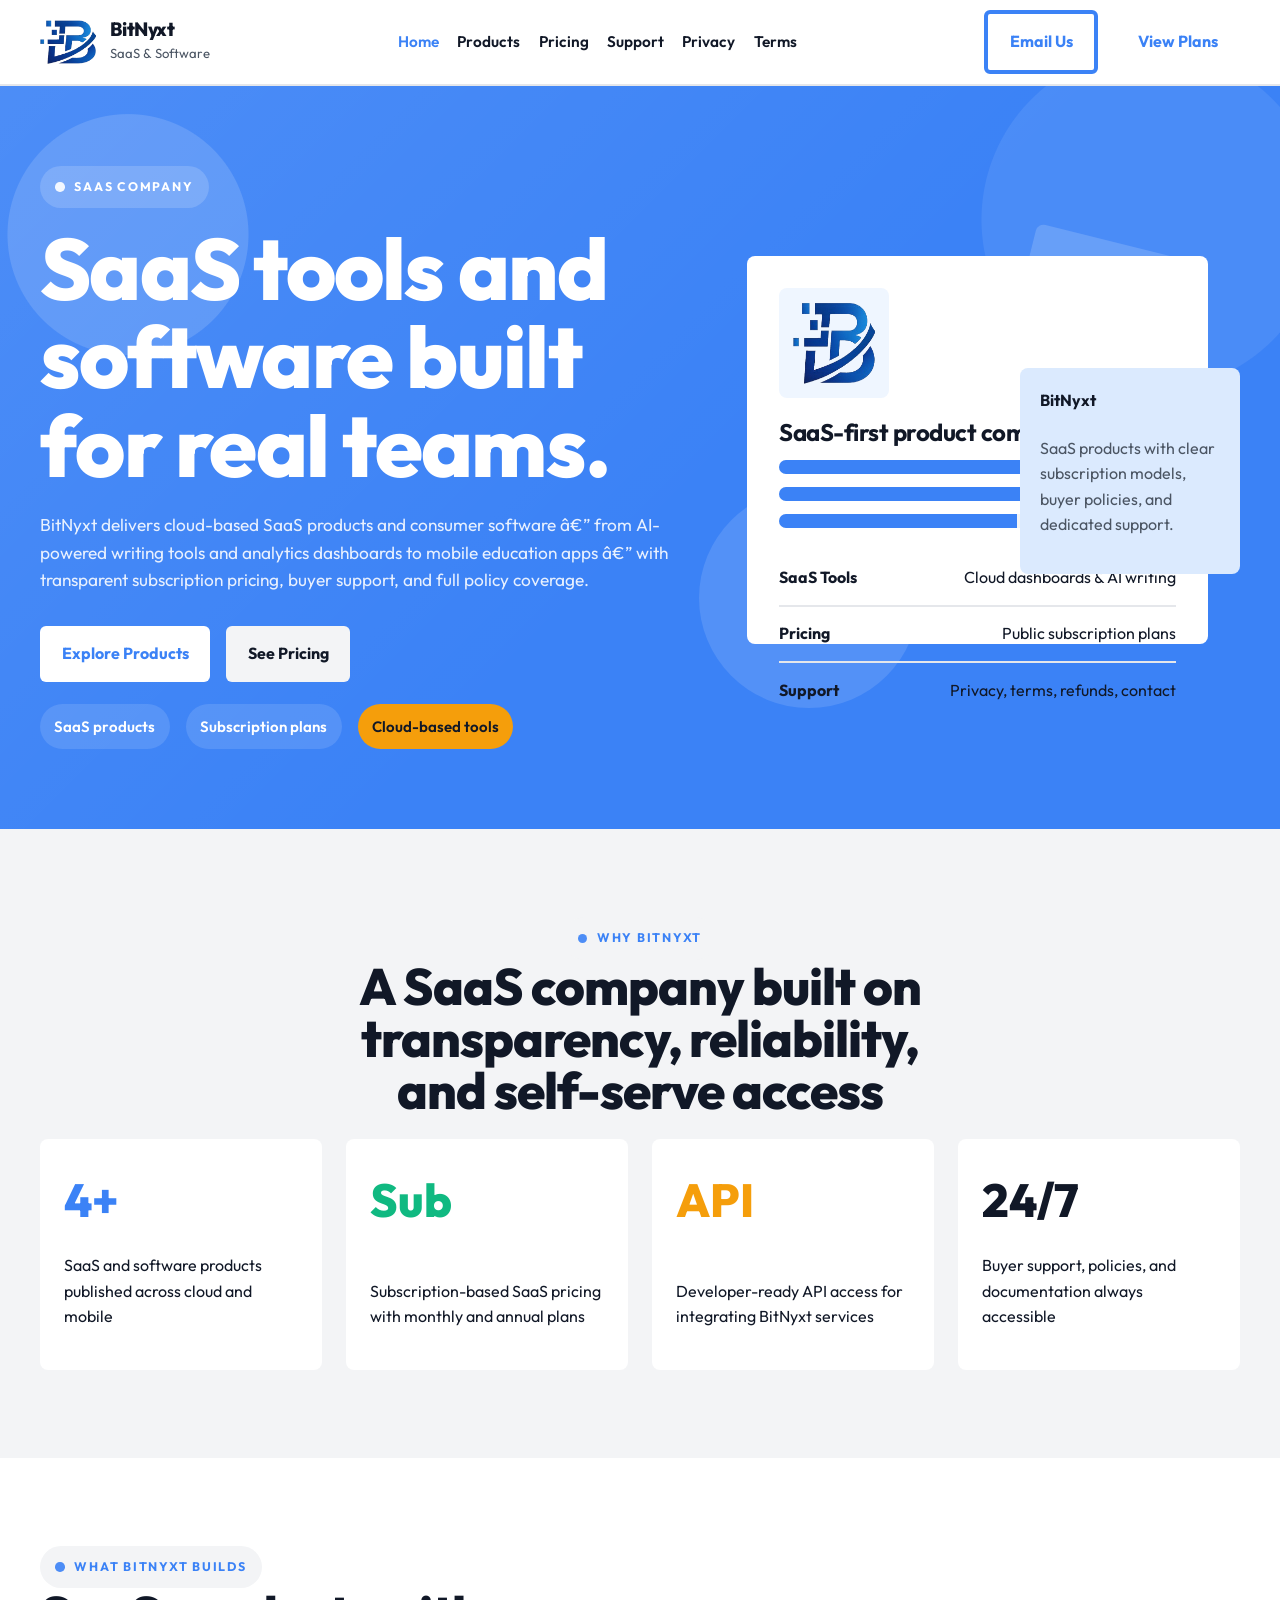
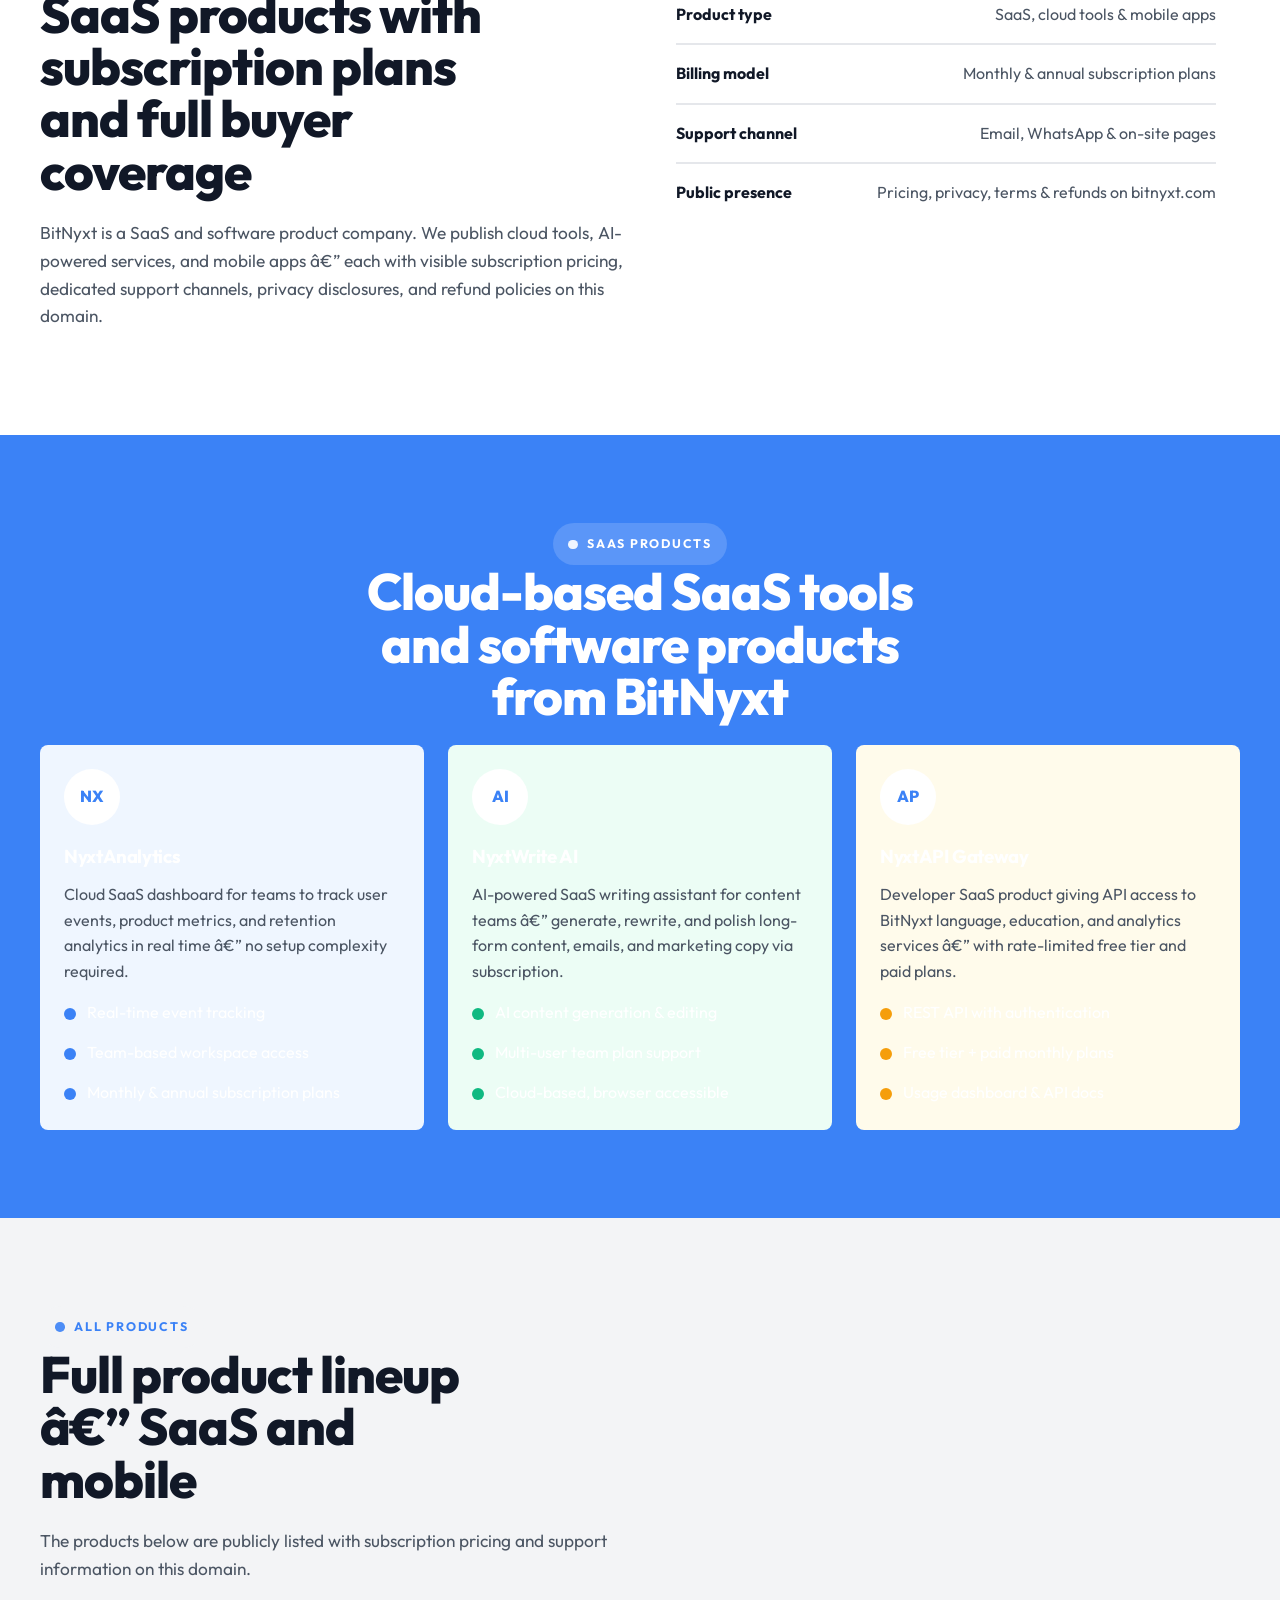
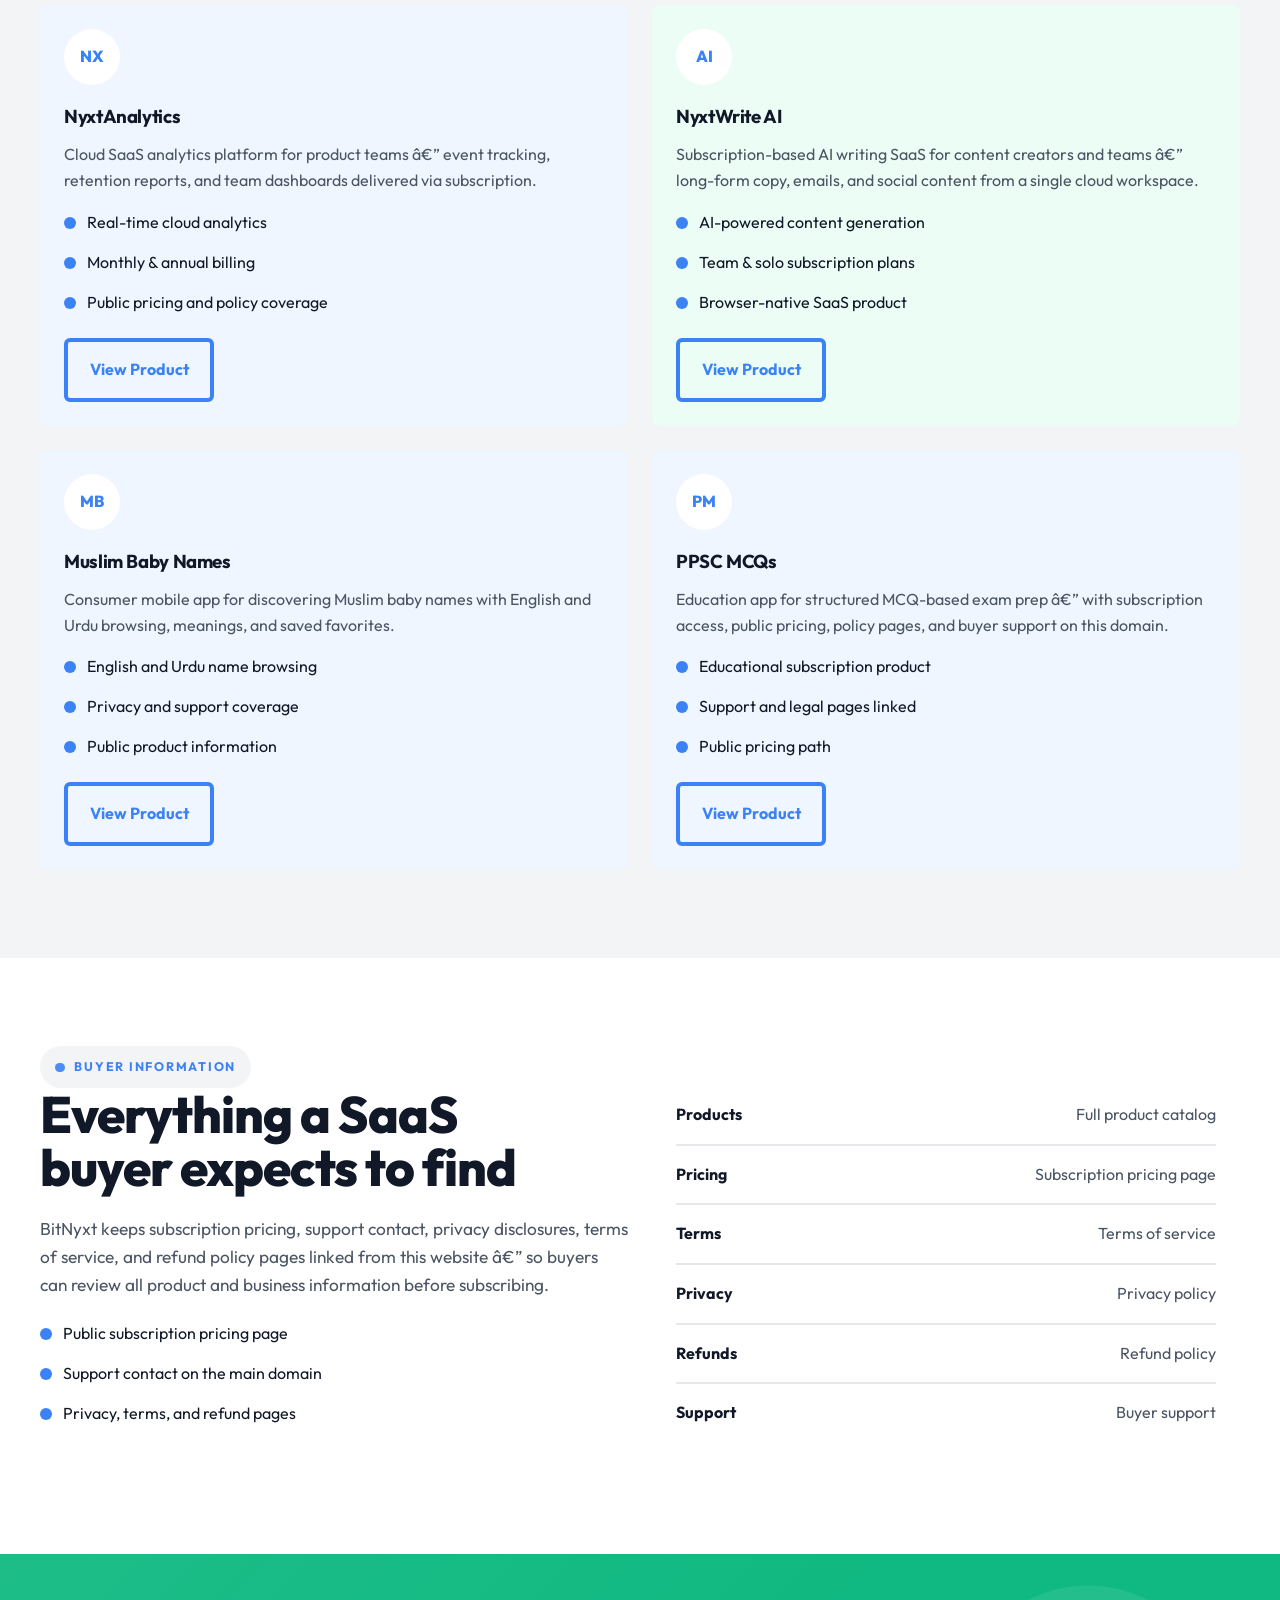
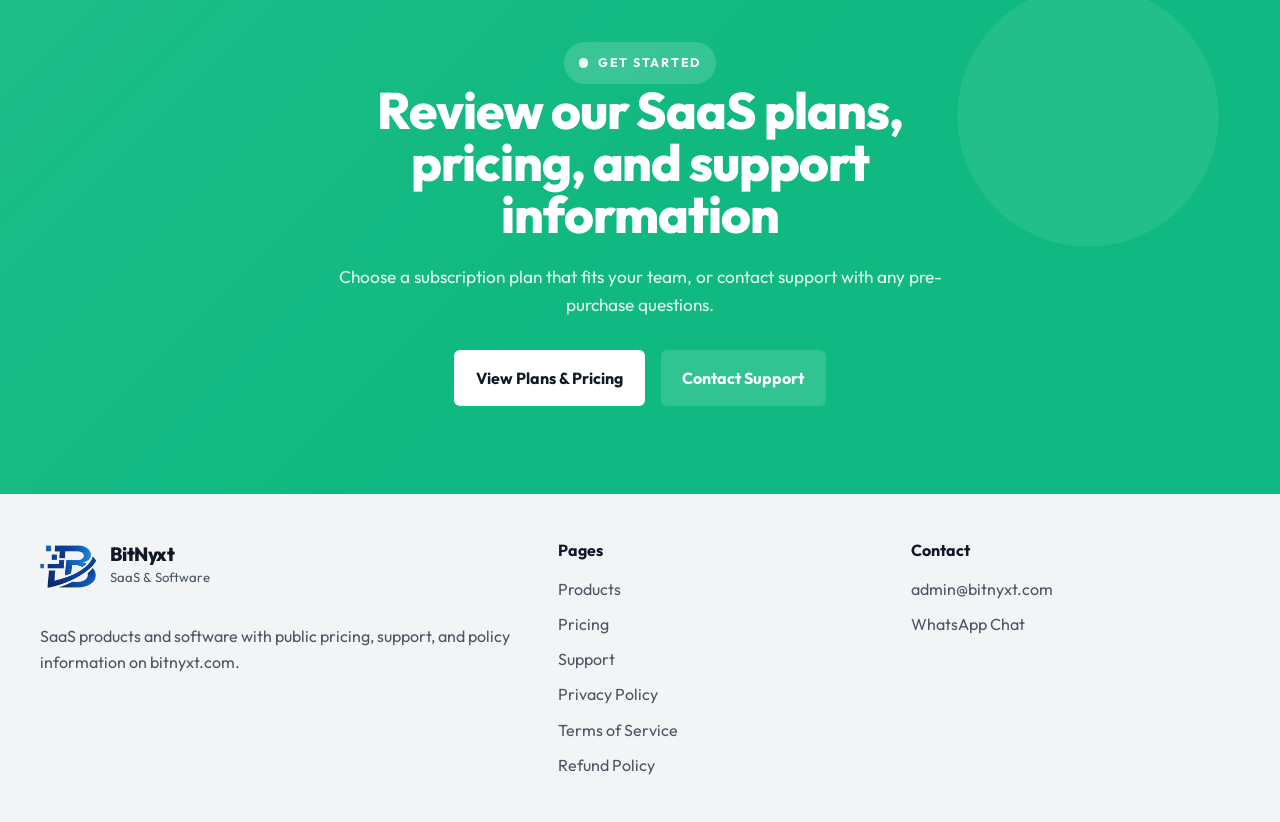
==== index.html @ 99873a3c "Add files via upload" ====
﻿<!doctype html>
<html lang="en">
<head>
  <meta charset="utf-8">
  <meta name="viewport" content="width=device-width, initial-scale=1">
  <title>BitNyxt | SaaS &amp; Software Products</title>
  <meta name="description" content="BitNyxt builds SaaS tools and software products for teams and individuals â€” including cloud dashboards, AI writing tools, and education apps â€” with transparent pricing, full support, and clear policies.">
  <meta name="robots" content="index, follow, max-image-preview:large">
  <meta property="og:type" content="website">
  <meta property="og:title" content="BitNyxt | SaaS &amp; Software Products">
  <meta property="og:description" content="BitNyxt builds SaaS tools and software products for teams and individuals â€” transparent pricing, full support, and clear policies.">
  <meta property="og:url" content="https://www.bitnyxt.com/">
  <meta property="og:image" content="https://www.bitnyxt.com/logo.png">
  <meta name="twitter:card" content="summary_large_image">
  <meta name="twitter:title" content="BitNyxt | SaaS &amp; Software Products">
  <meta name="twitter:description" content="BitNyxt builds SaaS tools and software products â€” transparent pricing, full support, and clear policies.">
  <meta name="twitter:image" content="https://www.bitnyxt.com/logo.png">
  <link rel="stylesheet" href="styles.css">
</head>
<body>
  <div class="page-shell">
    <div class="nav-wrap">
      <div class="container nav">
        <a class="brand" href="index.html" aria-label="BitNyxt home">
          <img class="brand-logo" src="logo.png" alt="BitNyxt logo">
          <span class="brand-text">
            <span class="brand-title">BitNyxt</span>
            <span class="brand-subtitle">SaaS &amp; Software</span>
          </span>
        </a>
        <nav class="nav-links" aria-label="Primary navigation">
          <a class="active" href="index.html">Home</a>
          <a href="projects.html">Products</a>
          <a href="pricing.html">Pricing</a>
          <a href="contact.html">Support</a>
          <a href="privacy-policy.html">Privacy</a>
          <a href="terms-of-use.html">Terms</a>
        </nav>
        <div class="nav-actions">
          <a class="btn btn-outline desktop-only" href="mailto:admin@bitnyxt.com">Email Us</a>
          <a class="btn btn-primary" href="pricing.html">View Plans</a>
          <button class="menu-toggle" data-menu-toggle aria-label="Open menu"><span></span><span></span><span></span></button>
        </div>
      </div>
      <div class="container nav-panel" data-nav-panel>
        <a href="index.html">Home</a>
        <a href="projects.html">Products</a>
        <a href="pricing.html">Pricing</a>
        <a href="contact.html">Support</a>
        <a href="privacy-policy.html">Privacy</a>
        <a href="terms-of-use.html">Terms</a>
      </div>
    </div>

    <header class="hero">
      <div class="container hero-grid">
        <div class="hero-copy reveal">
          <div class="eyebrow"><span class="dot"></span> SaaS Company</div>
          <h1 class="hero-title">SaaS tools and software built for real teams.</h1>
          <p class="lead">BitNyxt delivers cloud-based SaaS products and consumer software â€” from AI-powered writing tools and analytics dashboards to mobile education apps â€” with transparent subscription pricing, buyer support, and full policy coverage.</p>
          <div class="hero-actions">
            <a class="btn btn-primary" href="projects.html">Explore Products</a>
            <a class="btn btn-secondary" href="pricing.html">See Pricing</a>
          </div>
          <div class="hero-badges">
            <span class="badge">SaaS products</span>
            <span class="badge">Subscription plans</span>
            <span class="badge accent">Cloud-based tools</span>
          </div>
        </div>

        <div class="hero-visual reveal" aria-hidden="true">
          <div class="abstract-stack">
            <div class="shape-square"></div>
            <div class="shape-circle"></div>
            <div class="shape-panel main">
              <img class="logo-panel" src="logo.png" alt="">
              <h2 class="spacer-top">SaaS-first product company</h2>
              <div class="mini-bars">
                <span></span>
                <span></span>
                <span></span>
              </div>
              <div class="spacer-top">
                <div class="stat-line"><strong>SaaS Tools</strong><span>Cloud dashboards &amp; AI writing</span></div>
                <div class="stat-line"><strong>Pricing</strong><span>Public subscription plans</span></div>
                <div class="stat-line"><strong>Support</strong><span>Privacy, terms, refunds, contact</span></div>
              </div>
            </div>
            <div class="shape-panel side">
              <strong>BitNyxt</strong>
              <p class="spacer-top muted">SaaS products with clear subscription models, buyer policies, and dedicated support.</p>
            </div>
          </div>
        </div>
      </div>
    </header>

    <section class="section section-muted">
      <div class="container">
        <div class="center reveal">
          <div class="eyebrow eyebrow-light"><span class="dot"></span> Why BitNyxt</div>
          <h2 class="section-title wide" style="margin-inline:auto;">A SaaS company built on transparency, reliability, and self-serve access</h2>
        </div>
        <div class="metrics-grid spacer-top">
          <article class="metric primary reveal"><strong>4+</strong><p>SaaS and software products published across cloud and mobile</p></article>
          <article class="metric secondary reveal"><strong>Sub</strong><p>Subscription-based SaaS pricing with monthly and annual plans</p></article>
          <article class="metric accent reveal"><strong>API</strong><p>Developer-ready API access for integrating BitNyxt services</p></article>
          <article class="metric dark reveal"><strong>24/7</strong><p>Buyer support, policies, and documentation always accessible</p></article>
        </div>
      </div>
    </section>

    <section class="section">
      <div class="container split">
        <div class="reveal">
          <div class="eyebrow eyebrow-light"><span class="dot"></span> What BitNyxt builds</div>
          <h2 class="section-title">SaaS products with subscription plans and full buyer coverage</h2>
          <p class="lead lead-muted">BitNyxt is a SaaS and software product company. We publish cloud tools, AI-powered services, and mobile apps â€” each with visible subscription pricing, dedicated support channels, privacy disclosures, and refund policies on this domain.</p>
        </div>
        <div class="panel reveal">
          <div class="table-like">
            <div class="row"><strong>Product type</strong><span class="muted">SaaS, cloud tools &amp; mobile apps</span></div>
            <div class="row"><strong>Billing model</strong><span class="muted">Monthly &amp; annual subscription plans</span></div>
            <div class="row"><strong>Support channel</strong><span class="muted">Email, WhatsApp &amp; on-site pages</span></div>
            <div class="row"><strong>Public presence</strong><span class="muted">Pricing, privacy, terms &amp; refunds on bitnyxt.com</span></div>
          </div>
        </div>
      </div>
    </section>

    <section class="section section-primary">
      <div class="container">
        <div class="center reveal">
          <div class="eyebrow"><span class="dot"></span> SaaS Products</div>
          <h2 class="section-title wide" style="margin-inline:auto;">Cloud-based SaaS tools and software products from BitNyxt</h2>
        </div>
        <div class="services-grid spacer-top">
          <article class="service-card reveal">
            <div class="icon-chip">NX</div>
            <h3 class="spacer-top">NyxtAnalytics</h3>
            <p>Cloud SaaS dashboard for teams to track user events, product metrics, and retention analytics in real time â€” no setup complexity required.</p>
            <ul class="detail-list">
              <li>Real-time event tracking</li>
              <li>Team-based workspace access</li>
              <li>Monthly &amp; annual subscription plans</li>
            </ul>
          </article>
          <article class="service-card reveal">
            <div class="icon-chip">AI</div>
            <h3 class="spacer-top">NyxtWrite AI</h3>
            <p>AI-powered SaaS writing assistant for content teams â€” generate, rewrite, and polish long-form content, emails, and marketing copy via subscription.</p>
            <ul class="detail-list">
              <li>AI content generation &amp; editing</li>
              <li>Multi-user team plan support</li>
              <li>Cloud-based, browser accessible</li>
            </ul>
          </article>
          <article class="service-card reveal">
            <div class="icon-chip">AP</div>
            <h3 class="spacer-top">NyxtAPI Gateway</h3>
            <p>Developer SaaS product giving API access to BitNyxt language, education, and analytics services â€” with rate-limited free tier and paid plans.</p>
            <ul class="detail-list">
              <li>REST API with authentication</li>
              <li>Free tier + paid monthly plans</li>
              <li>Usage dashboard &amp; API docs</li>
            </ul>
          </article>
        </div>
      </div>
    </section>

    <section class="section section-muted">
      <div class="container">
        <div class="reveal">
          <div class="eyebrow eyebrow-light"><span class="dot"></span> All Products</div>
          <h2 class="section-title">Full product lineup â€” SaaS and mobile</h2>
          <p class="lead lead-muted">The products below are publicly listed with subscription pricing and support information on this domain.</p>
        </div>
        <div class="project-grid spacer-top">
          <article class="project-card reveal">
            <div class="icon-chip">NX</div>
            <h3 class="spacer-top">NyxtAnalytics</h3>
            <p>Cloud SaaS analytics platform for product teams â€” event tracking, retention reports, and team dashboards delivered via subscription.</p>
            <ul class="detail-list">
              <li>Real-time cloud analytics</li>
              <li>Monthly &amp; annual billing</li>
              <li>Public pricing and policy coverage</li>
            </ul>
            <div class="spacer-top"><a class="btn btn-outline" href="projects.html#nyxtanalytics">View Product</a></div>
          </article>
          <article class="project-card reveal">
            <div class="icon-chip">AI</div>
            <h3 class="spacer-top">NyxtWrite AI</h3>
            <p>Subscription-based AI writing SaaS for content creators and teams â€” long-form copy, emails, and social content from a single cloud workspace.</p>
            <ul class="detail-list">
              <li>AI-powered content generation</li>
              <li>Team &amp; solo subscription plans</li>
              <li>Browser-native SaaS product</li>
            </ul>
            <div class="spacer-top"><a class="btn btn-outline" href="projects.html#nyxtwrite">View Product</a></div>
          </article>
          <article class="project-card reveal">
            <div class="icon-chip">MB</div>
            <h3 class="spacer-top">Muslim Baby Names</h3>
            <p>Consumer mobile app for discovering Muslim baby names with English and Urdu browsing, meanings, and saved favorites.</p>
            <ul class="detail-list">
              <li>English and Urdu name browsing</li>
              <li>Privacy and support coverage</li>
              <li>Public product information</li>
            </ul>
            <div class="spacer-top"><a class="btn btn-outline" href="projects.html#muslim-baby-names">View Product</a></div>
          </article>
          <article class="project-card reveal">
            <div class="icon-chip">PM</div>
            <h3 class="spacer-top">PPSC MCQs</h3>
            <p>Education app for structured MCQ-based exam prep â€” with subscription access, public pricing, policy pages, and buyer support on this domain.</p>
            <ul class="detail-list">
              <li>Educational subscription product</li>
              <li>Support and legal pages linked</li>
              <li>Public pricing path</li>
            </ul>
            <div class="spacer-top"><a class="btn btn-outline" href="projects.html#ppsc">View Product</a></div>
          </article>
        </div>
      </div>
    </section>

    <section class="section">
      <div class="container split">
        <div class="reveal">
          <div class="eyebrow eyebrow-light"><span class="dot"></span> Buyer information</div>
          <h2 class="section-title">Everything a SaaS buyer expects to find</h2>
          <p class="lead lead-muted">BitNyxt keeps subscription pricing, support contact, privacy disclosures, terms of service, and refund policy pages linked from this website â€” so buyers can review all product and business information before subscribing.</p>
          <ul class="detail-list spacer-top">
            <li>Public subscription pricing page</li>
            <li>Support contact on the main domain</li>
            <li>Privacy, terms, and refund pages</li>
          </ul>
        </div>
        <div class="panel reveal">
          <div class="table-like">
            <div class="row"><strong>Products</strong><span class="muted"><a href="projects.html">Full product catalog</a></span></div>
            <div class="row"><strong>Pricing</strong><span class="muted"><a href="pricing.html">Subscription pricing page</a></span></div>
            <div class="row"><strong>Terms</strong><span class="muted"><a href="terms-of-use.html">Terms of service</a></span></div>
            <div class="row"><strong>Privacy</strong><span class="muted"><a href="privacy-policy.html">Privacy policy</a></span></div>
            <div class="row"><strong>Refunds</strong><span class="muted"><a href="refund-policy.html">Refund policy</a></span></div>
            <div class="row"><strong>Support</strong><span class="muted"><a href="contact.html">Buyer support</a></span></div>
          </div>
        </div>
      </div>
    </section>

    <section class="section section-secondary cta-band">
      <div class="container center reveal">
        <div class="eyebrow"><span class="dot"></span> Get started</div>
        <h2 class="section-title wide" style="margin-inline:auto;">Review our SaaS plans, pricing, and support information</h2>
        <p class="lead" style="margin-inline:auto;">Choose a subscription plan that fits your team, or contact support with any pre-purchase questions.</p>
        <div class="hero-actions" style="justify-content:center;">
          <a class="btn btn-primary" href="pricing.html">View Plans &amp; Pricing</a>
          <a class="btn btn-secondary" href="contact.html">Contact Support</a>
        </div>
      </div>
    </section>

    <footer class="footer">
      <div class="container footer-grid">
        <div>
          <a class="brand" href="index.html">
            <img class="brand-logo" src="logo.png" alt="BitNyxt logo">
            <span class="brand-text">
              <span class="brand-title">BitNyxt</span>
              <span class="brand-subtitle">SaaS &amp; Software</span>
            </span>
          </a>
          <p class="spacer-top">SaaS products and software with public pricing, support, and policy information on bitnyxt.com.</p>
        </div>
        <div>
          <strong>Pages</strong>
          <ul>
            <li><a href="projects.html">Products</a></li>
            <li><a href="pricing.html">Pricing</a></li>
            <li><a href="contact.html">Support</a></li>
            <li><a href="privacy-policy.html">Privacy Policy</a></li>
            <li><a href="terms-of-use.html">Terms of Service</a></li>
            <li><a href="refund-policy.html">Refund Policy</a></li>
          </ul>
        </div>
        <div>
          <strong>Contact</strong>
          <ul>
            <li><a href="mailto:admin@bitnyxt.com">admin@bitnyxt.com</a></li>
            <li><a href="https://wa.me/923320505257">WhatsApp Chat</a></li>
          </ul>
        </div>
      </div>
    </footer>
  </div>
  <script src="main.js"></script>
</body>
</html>
---- styles.css ----
@import url('https://fonts.googleapis.com/css2?family=Outfit:wght@400;500;600;700;800&display=swap');

:root {
  --background: #ffffff;
  --foreground: #111827;
  --primary: #3b82f6;
  --primary-strong: #2563eb;
  --secondary: #10b981;
  --accent: #f59e0b;
  --muted: #f3f4f6;
  --muted-strong: #e5e7eb;
  --border: #e5e7eb;
  --white: #ffffff;
  --radius-sm: 6px;
  --radius-md: 8px;
  --container: 1200px;
}

* { box-sizing: border-box; }
html { scroll-behavior: smooth; }
body {
  margin: 0;
  font-family: 'Outfit', system-ui, sans-serif;
  background: var(--background);
  color: var(--foreground);
  line-height: 1.6;
}
body.menu-open { overflow: hidden; }
a { color: inherit; text-decoration: none; }
img { display: block; max-width: 100%; }
button, input, textarea { font: inherit; }

.container {
  width: min(calc(100% - 2rem), var(--container));
  margin: 0 auto;
}
.page-shell { overflow: clip; }
.section { padding: 5.5rem 0; position: relative; }
.section-sm { padding: 3.5rem 0; }
.section-muted { background: var(--muted); }
.section-primary { background: var(--primary); color: var(--white); }
.section-secondary { background: var(--secondary); color: var(--white); }
.section-accent { background: var(--accent); color: var(--foreground); }
.section-dark { background: var(--foreground); color: var(--white); }
.center { text-align: center; }

.bg-grid::before,
.hero::before,
.page-hero::before,
.cta-band::before {
  content: '';
  position: absolute;
  inset: 0;
  pointer-events: none;
}

.hero,
.page-hero,
.cta-band { position: relative; overflow: hidden; }
.hero::before {
  background:
    radial-gradient(circle at 10% 20%, rgba(255,255,255,.14) 0, rgba(255,255,255,.14) 120px, transparent 121px),
    radial-gradient(circle at 90% 18%, rgba(255,255,255,.08) 0, rgba(255,255,255,.08) 170px, transparent 171px),
    linear-gradient(135deg, rgba(255,255,255,.09), transparent 55%);
}
.page-hero::before,
.cta-band::before {
  background:
    linear-gradient(135deg, rgba(255,255,255,.06), transparent 50%),
    radial-gradient(circle at 85% 30%, rgba(255,255,255,.08) 0, rgba(255,255,255,.08) 130px, transparent 131px);
}

.nav-wrap {
  position: sticky;
  top: 0;
  z-index: 50;
  background: rgba(255,255,255,.96);
  border-bottom: 2px solid var(--border);
}
.nav {
  min-height: 84px;
  display: flex;
  align-items: center;
  justify-content: space-between;
  gap: 1rem;
}
.brand {
  display: inline-flex;
  align-items: center;
  gap: .9rem;
  min-width: 0;
}
.brand-logo {
  width: 56px;
  height: 56px;
  object-fit: contain;
  flex: 0 0 auto;
}
.brand-text {
  display: flex;
  flex-direction: column;
  min-width: 0;
}
.brand-title {
  font-size: 1.2rem;
  font-weight: 800;
  letter-spacing: -.02em;
  line-height: 1;
}
.brand-subtitle {
  font-size: .82rem;
  color: #4b5563;
  margin-top: .2rem;
}
.nav-links,
.nav-actions {
  display: flex;
  align-items: center;
  gap: 1.15rem;
}
.nav-links a {
  font-weight: 600;
  font-size: .96rem;
}
.nav-links a:hover,
.nav-links a.active { color: var(--primary); }
.menu-toggle {
  display: none;
  background: transparent;
  border: 0;
  padding: .25rem;
  cursor: pointer;
}
.menu-toggle span {
  display: block;
  width: 24px;
  height: 3px;
  background: var(--foreground);
  margin: 4px 0;
  border-radius: 99px;
}
.nav-panel {
  display: none;
  padding: 0 0 1rem;
}
.nav-panel a {
  display: block;
  padding: .95rem 1rem;
  background: var(--muted);
  border-radius: var(--radius-md);
  font-weight: 600;
}

.eyebrow {
  display: inline-flex;
  align-items: center;
  gap: .6rem;
  padding: .7rem .95rem;
  border-radius: 999px;
  background: rgba(255,255,255,.16);
  color: inherit;
  font-size: .78rem;
  font-weight: 700;
  text-transform: uppercase;
  letter-spacing: .14em;
}
.eyebrow-light {
  background: var(--muted);
  color: var(--primary);
}
.dot {
  width: .6rem;
  height: .6rem;
  border-radius: 50%;
  background: currentColor;
  opacity: .9;
}

.hero {
  background: var(--primary);
  color: var(--white);
  padding: 5rem 0;
}
.hero-grid,
.split,
.contact-layout,
.footer-grid,
.project-grid,
.services-grid,
.metrics-grid,
.legal-grid,
.form-row,
.info-grid {
  display: grid;
  gap: 1.5rem;
}
.hero-grid { grid-template-columns: 1.08fr .92fr; align-items: center; }
.split { grid-template-columns: 1fr 1fr; align-items: start; }
.metrics-grid { grid-template-columns: repeat(4, minmax(0,1fr)); }
.services-grid { grid-template-columns: repeat(3, minmax(0,1fr)); }
.project-grid { grid-template-columns: repeat(2, minmax(0,1fr)); }
.contact-layout { grid-template-columns: 1.05fr .95fr; }
.info-grid { grid-template-columns: repeat(3, minmax(0,1fr)); }
.footer-grid { grid-template-columns: 1.2fr .8fr .8fr; }
.form-row { grid-template-columns: 1fr 1fr; }

.hero-copy,
.hero-visual,
.panel,
.card,
.metric,
.contact-card,
.legal-card,
.form-card,
.project-card,
.service-card,
.info-card,
.cta-box {
  position: relative;
  z-index: 1;
}

.hero-title,
.section-title,
h1, h2, h3, h4 {
  margin: 0;
  letter-spacing: -.02em;
  line-height: 1.02;
}
.hero-title {
  font-size: clamp(3rem, 7vw, 5.4rem);
  max-width: 11ch;
  font-weight: 800;
  margin-top: 1rem;
}
.section-title {
  font-size: clamp(2rem, 4vw, 3.25rem);
  font-weight: 800;
  max-width: 14ch;
}
.section-title.wide { max-width: 18ch; }
.lead {
  font-size: clamp(1.04rem, 1.35vw, 1.18rem);
  max-width: 58ch;
  margin-top: 1.4rem;
}
.price-tag {
  font-size: 1.3rem;
  font-weight: 800;
  margin: 1rem 0 0;
  color: var(--primary);
}
.hero .lead,
.section-primary .lead,
.section-secondary .lead,
.section-dark .lead,
.page-hero .lead { color: rgba(255,255,255,.88); }
.muted,
.card p,
.panel p,
.project-card p,
.service-card p,
.contact-card p,
.legal-card p,
.form-card p,
.footer p,
.footer li,
.lead-muted { color: #4b5563; }
.section-primary .muted,
.section-secondary .muted,
.section-dark .muted { color: rgba(255,255,255,.78); }

.hero-actions,
.inline-actions,
.hero-badges {
  display: flex;
  gap: 1rem;
  flex-wrap: wrap;
}
.hero-actions { margin-top: 2rem; }
.hero-badges { margin-top: 1.4rem; }
.badge {
  display: inline-flex;
  align-items: center;
  min-height: 42px;
  padding: .65rem .9rem;
  border-radius: 999px;
  background: rgba(255,255,255,.12);
  font-weight: 600;
  font-size: .94rem;
}
.badge.light {
  background: var(--muted);
  color: var(--foreground);
}
.badge.accent {
  background: var(--accent);
  color: var(--foreground);
}

.btn {
  display: inline-flex;
  align-items: center;
  justify-content: center;
  min-height: 56px;
  padding: .95rem 1.35rem;
  border-radius: var(--radius-sm);
  font-weight: 700;
  transition: transform .2s ease, background-color .2s ease, color .2s ease, border-color .2s ease;
  border: 0;
  cursor: pointer;
}
.btn:hover { transform: scale(1.05); }
.btn:focus-visible,
a:focus-visible,
button:focus-visible,
input:focus-visible,
textarea:focus-visible {
  outline: 2px solid var(--primary);
  outline-offset: 3px;
}
.btn-primary { background: var(--white); color: var(--primary); }
.btn-primary:hover { background: var(--muted); }
.btn-secondary { background: var(--muted); color: var(--foreground); }
.btn-secondary:hover { background: #e5e7eb; }
.btn-outline {
  background: transparent;
  color: var(--primary);
  border: 4px solid var(--primary);
}
.btn-outline:hover { background: var(--primary); color: var(--white); }
.section-primary .btn-primary,
.section-secondary .btn-primary,
.section-dark .btn-primary { background: var(--white); color: var(--foreground); }
.section-primary .btn-secondary,
.section-secondary .btn-secondary,
.section-dark .btn-secondary { background: rgba(255,255,255,.14); color: var(--white); }
.section-primary .btn-secondary:hover,
.section-secondary .btn-secondary:hover,
.section-dark .btn-secondary:hover { background: rgba(255,255,255,.22); }
.btn-block { width: 100%; }

.visual-card,
.card,
.metric,
.contact-card,
.legal-card,
.form-card,
.project-card,
.service-card,
.info-card,
.panel,
.cta-box {
  border-radius: var(--radius-md);
  padding: 1.5rem;
  transition: transform .2s ease, background-color .2s ease;
}
.visual-card,
.metric,
.panel,
.form-card,
.contact-card,
.legal-card,
.info-card,
.cta-box { background: var(--white); }
.service-card,
.project-card { background: #eff6ff; }
.service-card:nth-child(2) { background: #ecfdf5; }
.service-card:nth-child(3) { background: #fffbeb; }
.project-card:nth-child(2) { background: #ecfdf5; }
.visual-card:hover,
.metric:hover,
.panel:hover,
.form-card:hover,
.contact-card:hover,
.legal-card:hover,
.project-card:hover,
.service-card:hover,
.info-card:hover,
.cta-box:hover { transform: scale(1.02); }

.hero-visual {
  min-height: 520px;
  display: grid;
  align-content: center;
}
.abstract-stack {
  position: relative;
  min-height: 500px;
}
.shape-square,
.shape-circle,
.shape-panel {
  position: absolute;
  border-radius: var(--radius-md);
}
.shape-square {
  width: 160px;
  height: 160px;
  background: rgba(255,255,255,.16);
  top: 2rem;
  right: 4rem;
  transform: rotate(14deg);
}
.shape-circle {
  width: 220px;
  height: 220px;
  border-radius: 50%;
  background: rgba(255,255,255,.12);
  bottom: 0;
  left: 0;
}
.shape-panel {
  background: var(--white);
  color: var(--foreground);
}
.shape-panel.main {
  inset: 3rem 2rem 4rem 3rem;
  padding: 2rem;
}
.shape-panel.side {
  width: 220px;
  right: 0;
  top: 10rem;
  padding: 1.25rem;
  background: #dbeafe;
}
.logo-panel {
  width: 110px;
  height: 110px;
  padding: 14px;
  background: #eff6ff;
  border-radius: var(--radius-md);
}
.stat-line {
  display: flex;
  justify-content: space-between;
  align-items: center;
  gap: 1rem;
  padding: .9rem 0;
  border-bottom: 2px solid var(--muted-strong);
}
.stat-line:last-child { border-bottom: 0; }
.mini-bars { display: grid; gap: .8rem; margin-top: 1rem; }
.mini-bars span {
  display: block;
  height: 14px;
  border-radius: 999px;
  background: var(--muted);
  position: relative;
  overflow: hidden;
}
.mini-bars span::after {
  content: '';
  position: absolute;
  inset: 0 auto 0 0;
  background: var(--primary);
}
.mini-bars span:nth-child(1)::after { width: 88%; }
.mini-bars span:nth-child(2)::after { width: 73%; }
.mini-bars span:nth-child(3)::after { width: 60%; }

.metric {
  min-height: 180px;
  display: flex;
  flex-direction: column;
  justify-content: space-between;
}
.metric strong {
  font-size: clamp(2rem, 4vw, 2.9rem);
  font-weight: 800;
}
.metric.primary strong { color: var(--primary); }
.metric.secondary strong { color: var(--secondary); }
.metric.accent strong { color: var(--accent); }
.metric.dark strong { color: var(--foreground); }

.icon-chip {
  width: 56px;
  height: 56px;
  border-radius: 50%;
  display: grid;
  place-items: center;
  font-weight: 800;
  background: var(--white);
  color: var(--primary);
  transition: transform .2s ease;
}
.service-card:hover .icon-chip,
.project-card:hover .icon-chip,
.contact-card:hover .icon-chip,
.info-card:hover .icon-chip { transform: scale(1.1); }

.list-clean,
.detail-list,
.footer ul {
  list-style: none;
  padding: 0;
  margin: 1rem 0 0;
}
.detail-list,
.list-clean { display: grid; gap: .9rem; }
.detail-list li,
.list-clean li {
  display: flex;
  align-items: flex-start;
  gap: .7rem;
}
.detail-list li::before,
.list-clean li::before {
  content: '';
  width: 12px;
  height: 12px;
  border-radius: 50%;
  background: var(--primary);
  margin-top: .45rem;
  flex: 0 0 auto;
}
.service-card:nth-child(2) .detail-list li::before { background: var(--secondary); }
.service-card:nth-child(3) .detail-list li::before { background: var(--accent); }

.page-hero {
  background: var(--foreground);
  color: var(--white);
  padding: 4rem 0 3rem;
}
.breadcrumb {
  display: flex;
  gap: .6rem;
  flex-wrap: wrap;
  color: rgba(255,255,255,.72);
  font-size: .95rem;
  margin-bottom: 1rem;
}
.breadcrumb a:hover { color: var(--white); }

label {
  display: block;
  margin-bottom: .45rem;
  font-weight: 700;
}
input,
textarea {
  width: 100%;
  background: var(--muted);
  color: var(--foreground);
  border: 0;
  border-radius: var(--radius-sm);
  padding: 1rem;
}
input:focus-visible,
textarea:focus-visible {
  background: var(--white);
  outline: 2px solid var(--primary);
  outline-offset: 0;
}
textarea { min-height: 160px; resize: vertical; }
.form-grid { display: grid; gap: 1rem; }

.note {
  padding: 1rem 1.1rem;
  border-left: 4px solid var(--primary);
  background: var(--muted);
  border-radius: 0 var(--radius-sm) var(--radius-sm) 0;
}
.legal-highlight {
  background: linear-gradient(135deg, #eff6ff, #ffffff 62%);
  border: 1px solid var(--border);
  border-radius: var(--radius-md);
  padding: 1.5rem;
}
.legal-highlight h2 {
  margin-top: 1rem;
  font-size: clamp(1.45rem, 2.2vw, 2rem);
}
.legal-highlight p {
  color: #374151;
  margin-bottom: 0;
}
.legal-meta {
  display: flex;
  flex-wrap: wrap;
  gap: .75rem;
}
.legal-list {
  list-style: none;
  padding: 0;
  margin: 1rem 0 0;
  display: grid;
  gap: .8rem;
}
.legal-list li {
  display: flex;
  align-items: flex-start;
  gap: .7rem;
}
.legal-list li::before {
  content: '';
  width: 12px;
  height: 12px;
  border-radius: 50%;
  background: var(--primary);
  margin-top: .45rem;
  flex: 0 0 auto;
}
.table-like { display: grid; gap: 0; margin-top: 1rem; }
.row {
  display: flex;
  justify-content: space-between;
  gap: 1rem;
  padding: 1rem 0;
  border-bottom: 2px solid var(--muted-strong);
}
.row:last-child { border-bottom: 0; }

.footer {
  background: var(--muted);
  padding: 2.75rem 0;
}
.footer strong { display: inline-block; margin-bottom: .4rem; }
.footer ul { display: grid; gap: .6rem; margin-top: .4rem; }
.footer a:hover { color: var(--primary); }

.reveal {
  opacity: 0;
  transform: translateY(22px);
  transition: opacity .6s ease, transform .6s ease;
}
.reveal.in-view {
  opacity: 1;
  transform: translateY(0);
}
.spacer-top { margin-top: 1.4rem; }
.anchor-card { scroll-margin-top: 110px; }
.desktop-only { display: inline-flex; }

@media (max-width: 1024px) {
  .hero-grid,
  .split,
  .contact-layout,
  .footer-grid,
  .project-grid,
  .services-grid,
  .metrics-grid,
  .info-grid,
  .form-row { grid-template-columns: 1fr 1fr; }
  .hero-grid,
  .split,
  .contact-layout,
  .footer-grid,
  .project-grid,
  .services-grid,
  .metrics-grid,
  .info-grid,
  .form-row { gap: 1.25rem; }
  .hero-grid,
  .split,
  .contact-layout,
  .footer-grid,
  .project-grid,
  .services-grid,
  .metrics-grid,
  .info-grid { grid-template-columns: 1fr; }
  .hero-visual { min-height: 460px; }
}

@media (max-width: 760px) {
  .section { padding: 4.25rem 0; }
  .nav-links, .desktop-only { display: none; }
  .menu-toggle { display: block; }
  .nav-panel.open { display: grid; gap: .5rem; }
  .hero-title { font-size: clamp(2.6rem, 12vw, 4rem); }
  .hero-actions, .inline-actions { flex-direction: column; }
  .btn { width: 100%; }
  .brand-subtitle { display: none; }
  .brand-logo { width: 48px; height: 48px; }
  .abstract-stack { min-height: 420px; }
  .shape-panel.main { inset: 2rem 1rem 4rem 1rem; }
  .shape-panel.side { width: 180px; top: auto; bottom: 1.5rem; right: 1rem; }
  .legal-meta { flex-direction: column; }
}
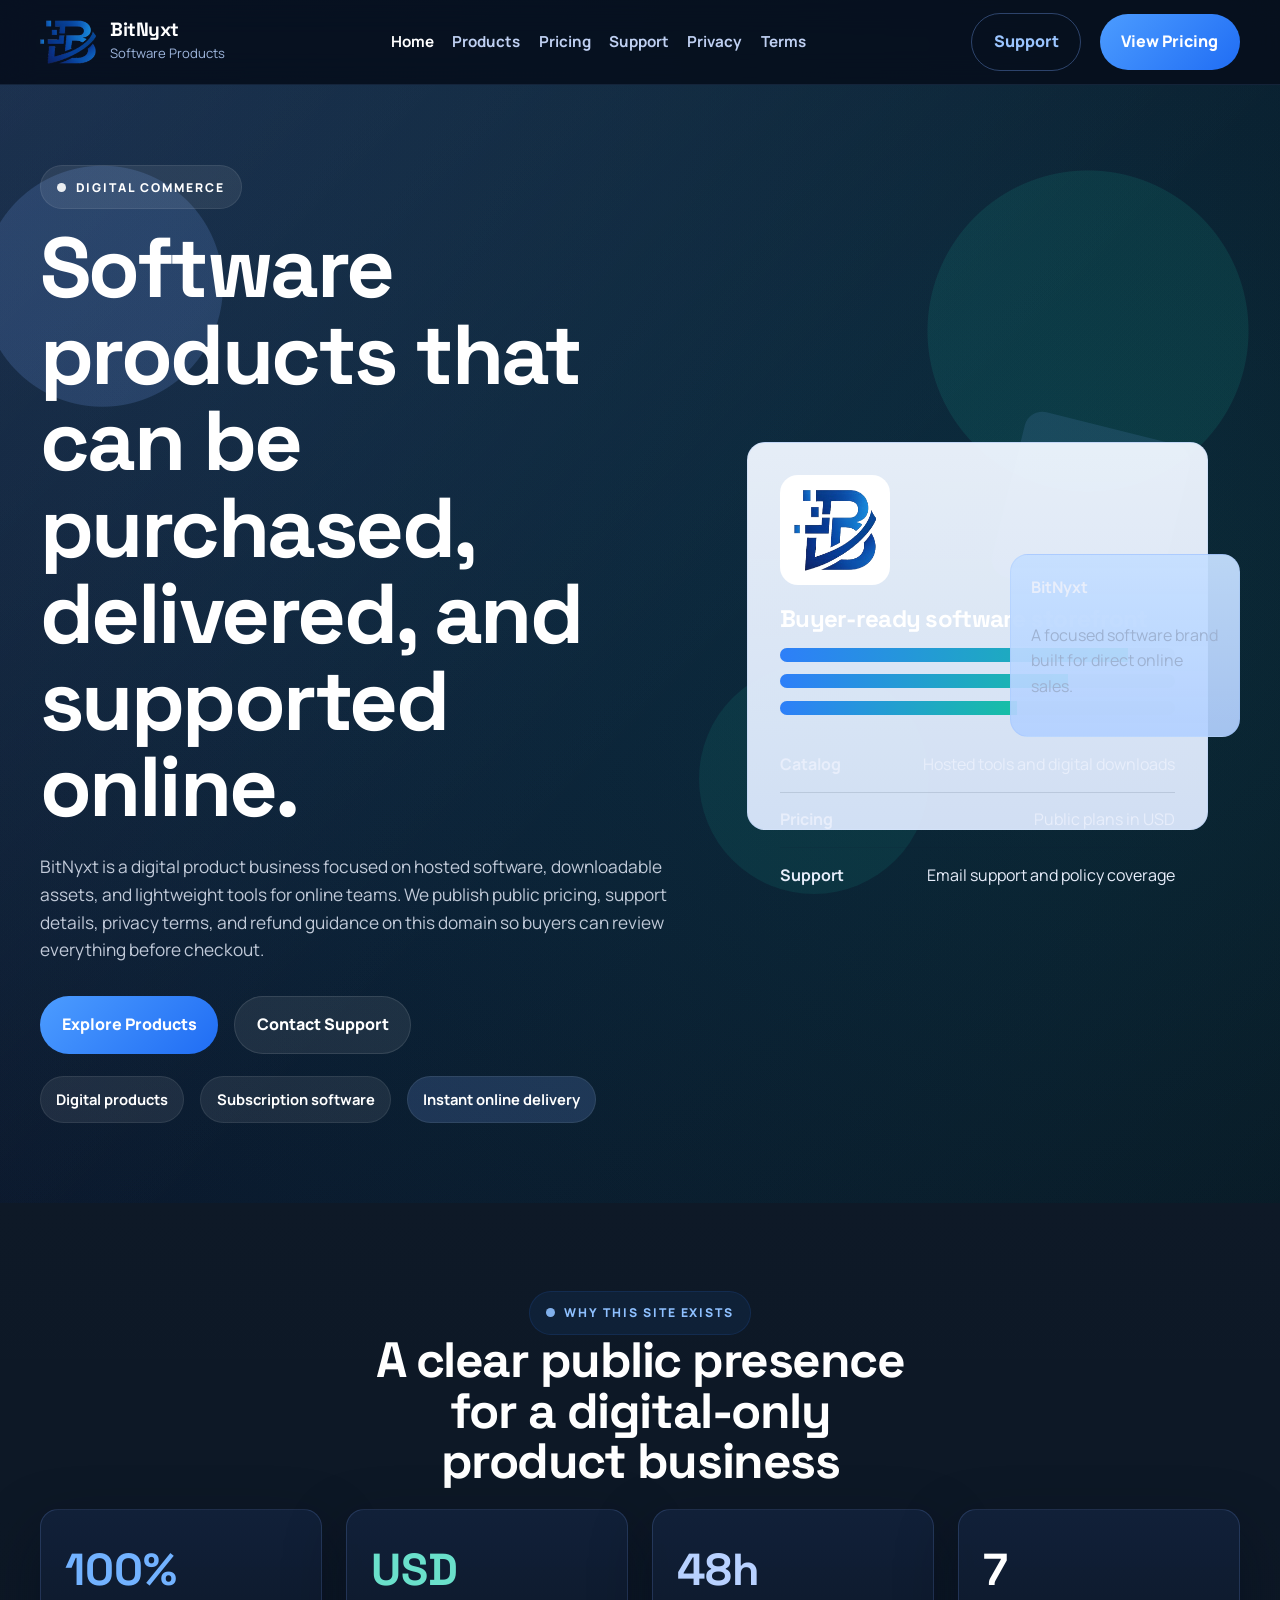
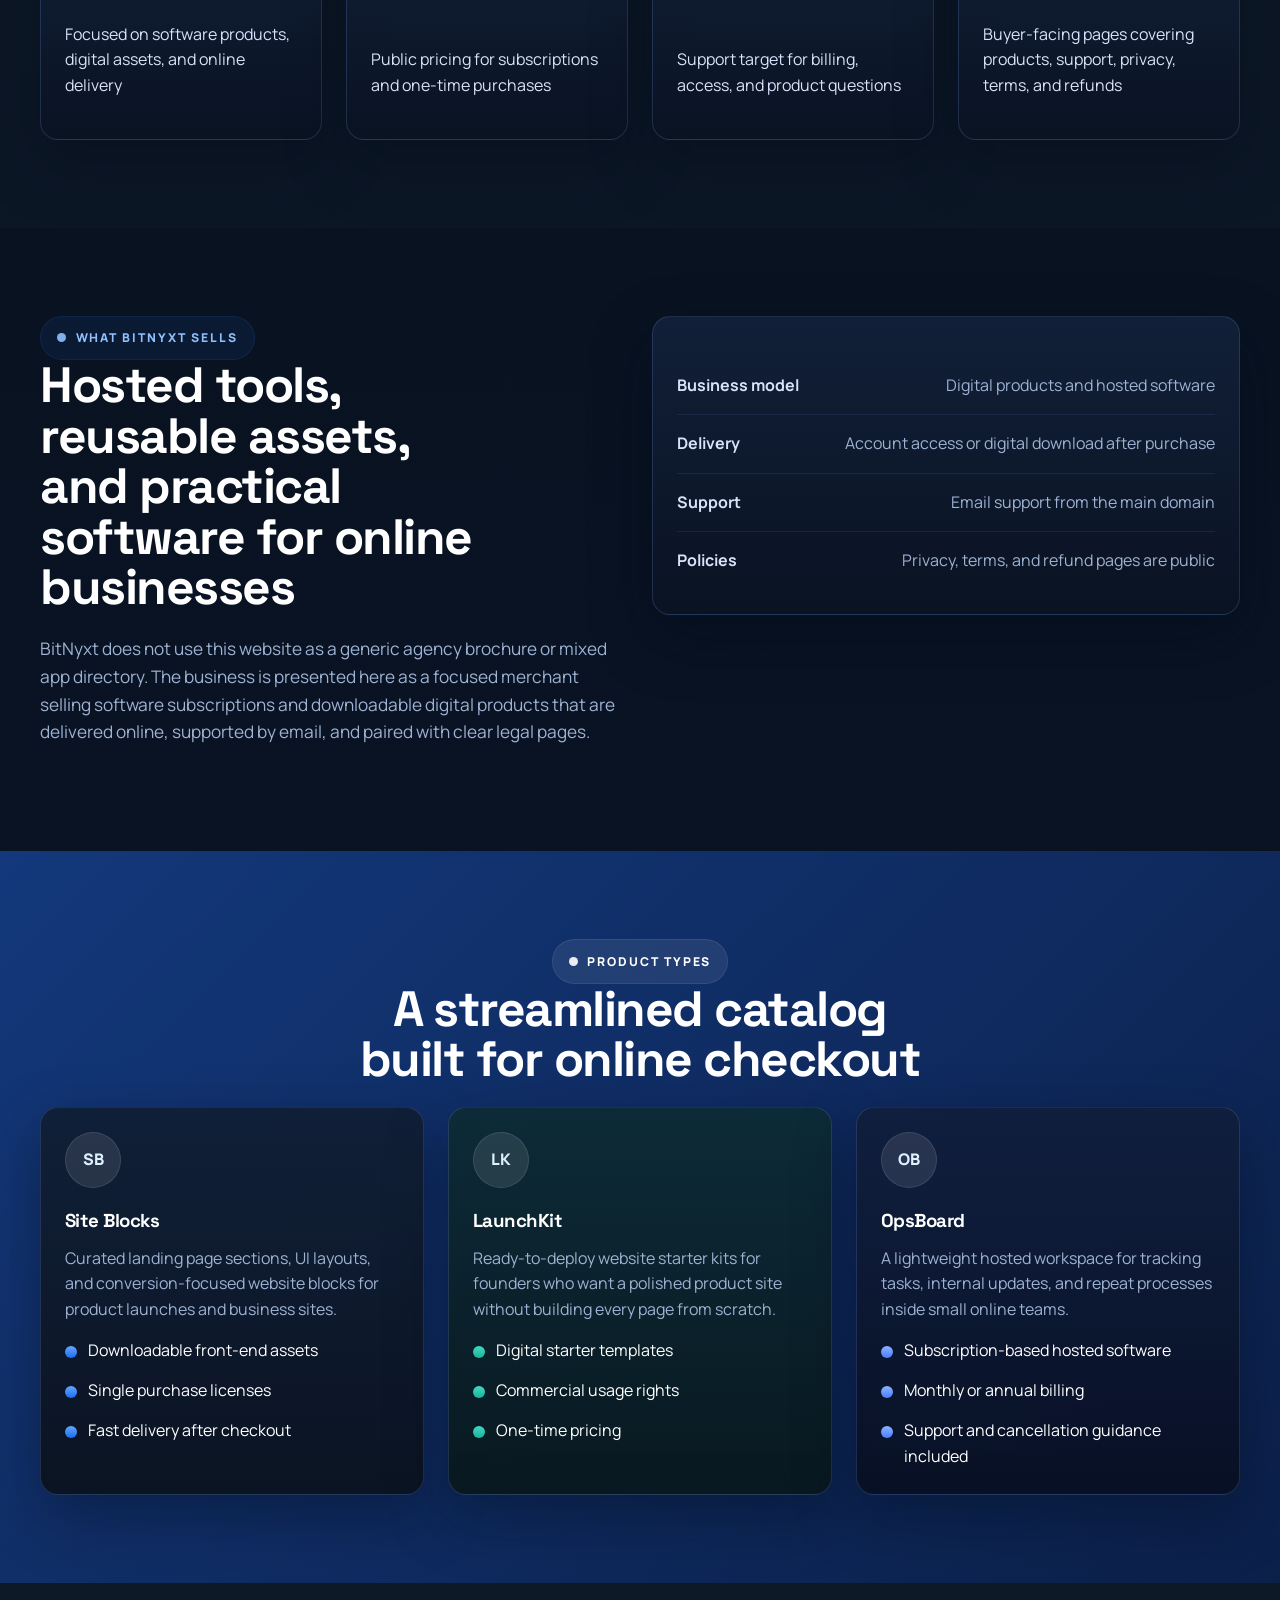
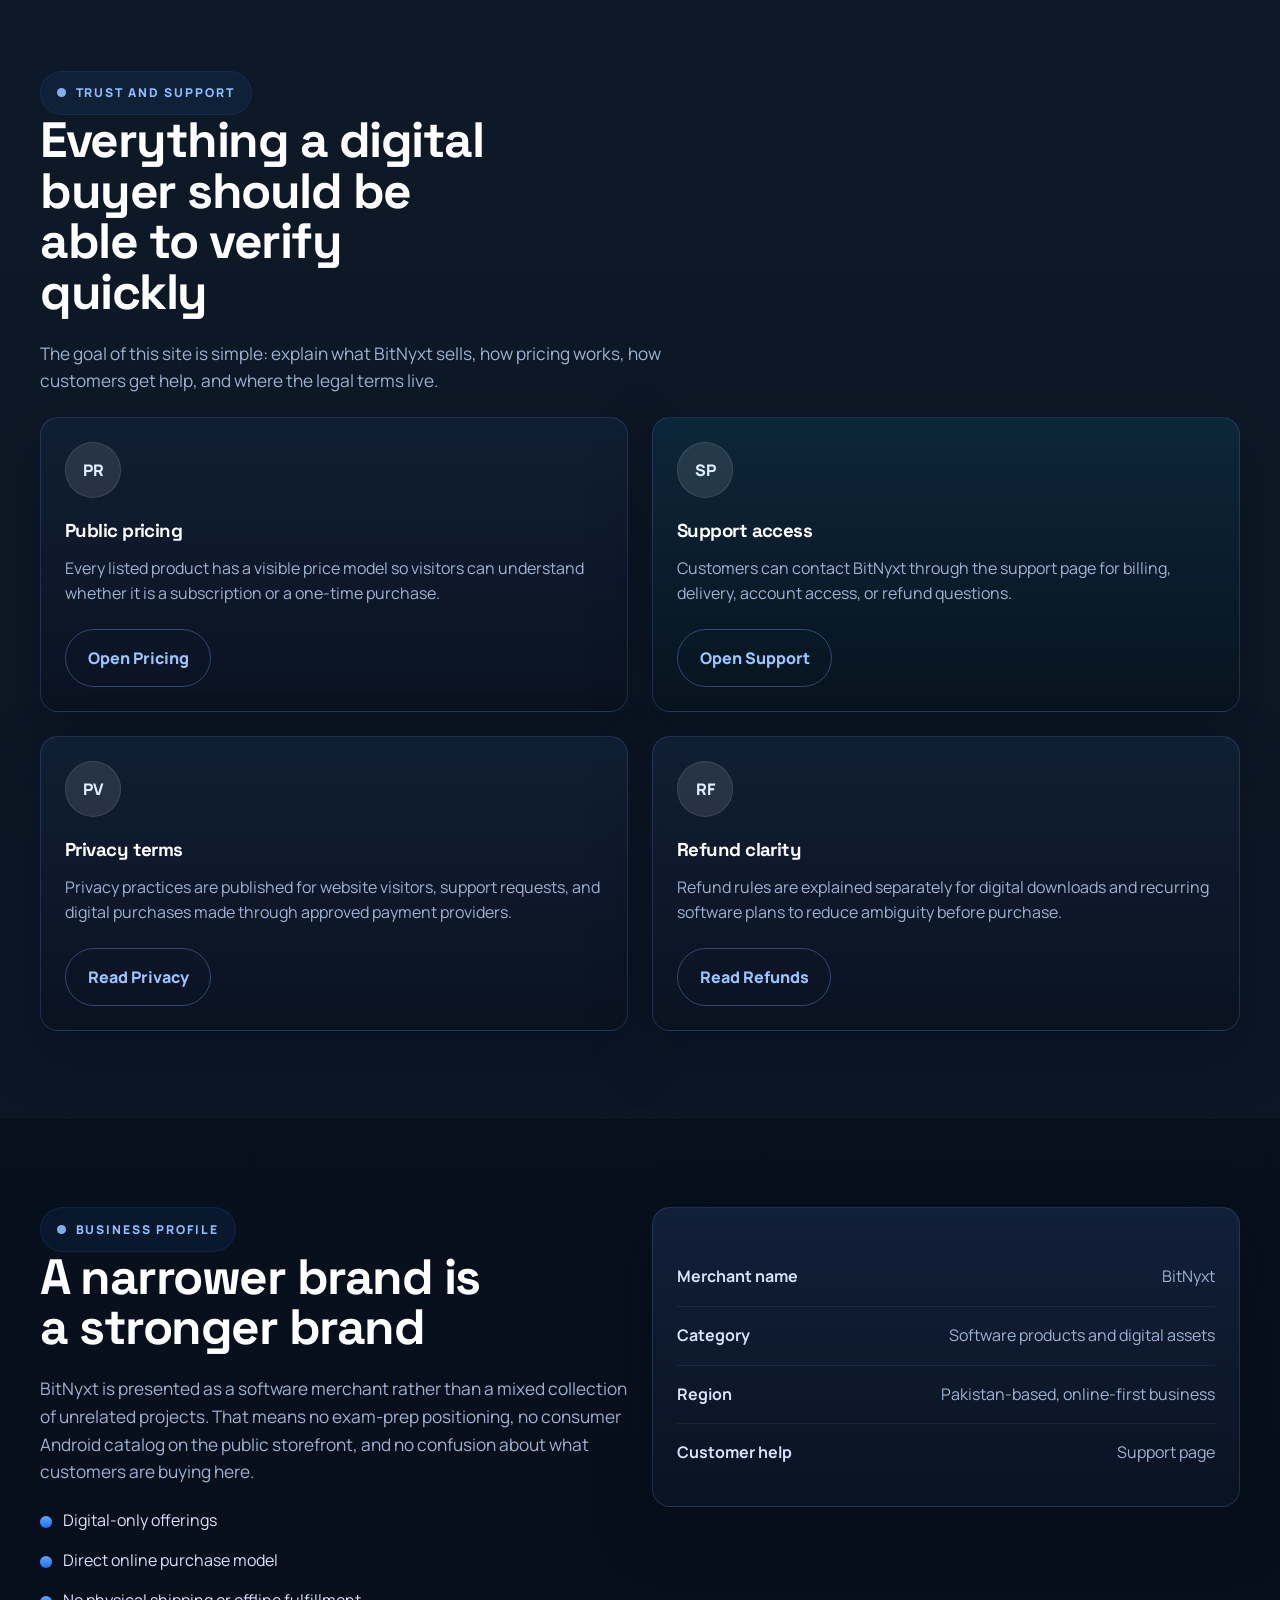
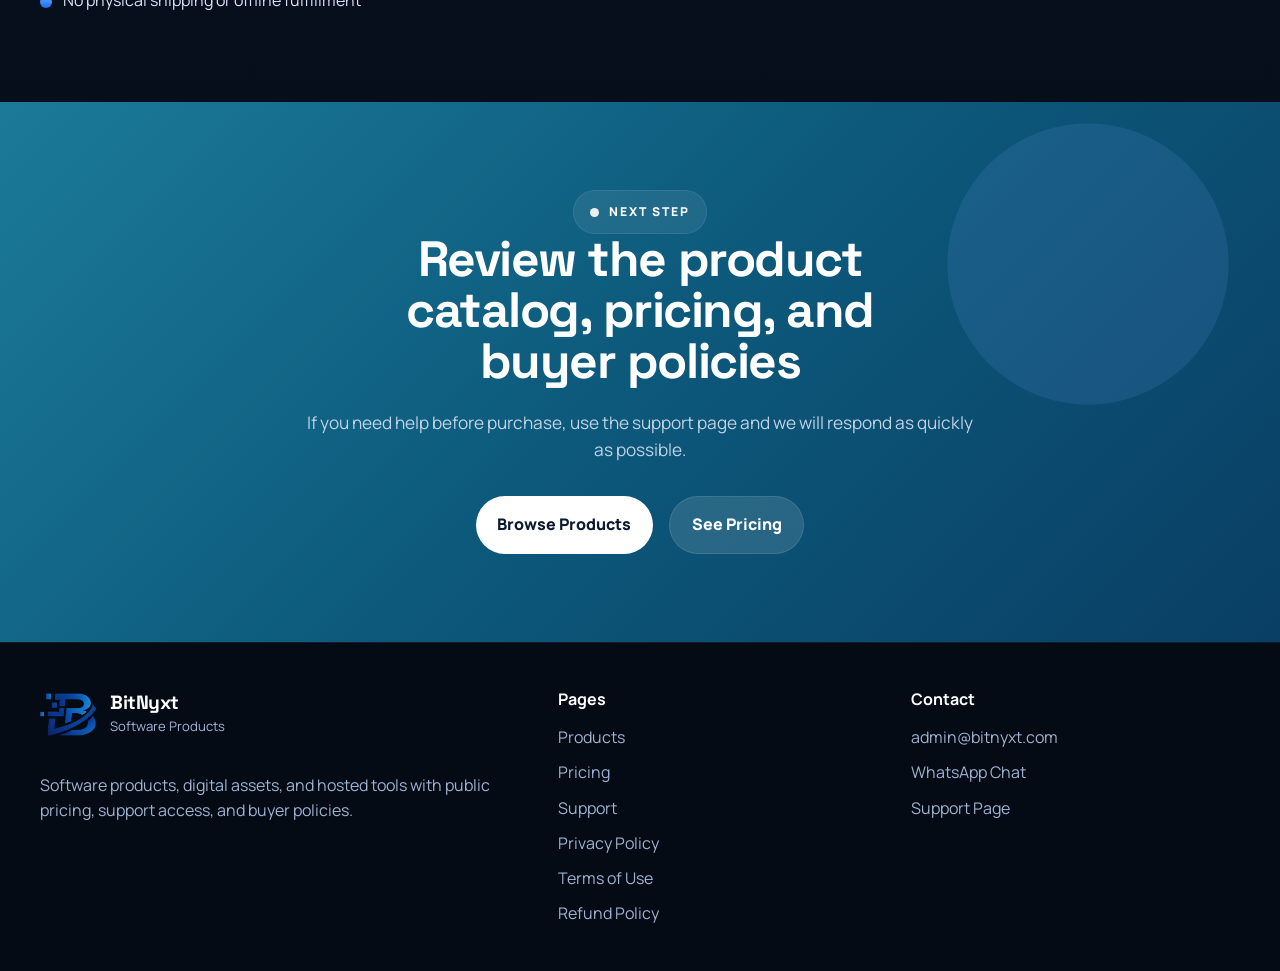
==== commit 6db41c9e: "Add files via upload" ====
--- a/index.html
+++ b/index.html
@@ -1,19 +1,19 @@
-﻿<!doctype html>
+<!doctype html>
 <html lang="en">
 <head>
   <meta charset="utf-8">
   <meta name="viewport" content="width=device-width, initial-scale=1">
-  <title>BitNyxt | SaaS &amp; Software Products</title>
-  <meta name="description" content="BitNyxt builds SaaS tools and software products for teams and individuals â€” including cloud dashboards, AI writing tools, and education apps â€” with transparent pricing, full support, and clear policies.">
+  <title>BitNyxt | Software Products and Digital Subscriptions</title>
+  <meta name="description" content="BitNyxt sells software products, hosted tools, and downloadable digital assets with public pricing, clear support, and buyer-facing legal policies.">
   <meta name="robots" content="index, follow, max-image-preview:large">
   <meta property="og:type" content="website">
-  <meta property="og:title" content="BitNyxt | SaaS &amp; Software Products">
-  <meta property="og:description" content="BitNyxt builds SaaS tools and software products for teams and individuals â€” transparent pricing, full support, and clear policies.">
+  <meta property="og:title" content="BitNyxt | Software Products and Digital Subscriptions">
+  <meta property="og:description" content="Digital products, hosted software, and downloadable assets from BitNyxt with transparent pricing and public support information.">
   <meta property="og:url" content="https://www.bitnyxt.com/">
   <meta property="og:image" content="https://www.bitnyxt.com/logo.png">
   <meta name="twitter:card" content="summary_large_image">
-  <meta name="twitter:title" content="BitNyxt | SaaS &amp; Software Products">
-  <meta name="twitter:description" content="BitNyxt builds SaaS tools and software products â€” transparent pricing, full support, and clear policies.">
+  <meta name="twitter:title" content="BitNyxt | Software Products and Digital Subscriptions">
+  <meta name="twitter:description" content="Software products, hosted tools, and downloadable assets with transparent pricing and clear buyer policies.">
   <meta name="twitter:image" content="https://www.bitnyxt.com/logo.png">
   <link rel="stylesheet" href="styles.css">
 </head>
@@ -25,7 +25,7 @@
           <img class="brand-logo" src="logo.png" alt="BitNyxt logo">
           <span class="brand-text">
             <span class="brand-title">BitNyxt</span>
-            <span class="brand-subtitle">SaaS &amp; Software</span>
+            <span class="brand-subtitle">Software Products</span>
           </span>
         </a>
         <nav class="nav-links" aria-label="Primary navigation">
@@ -37,8 +37,8 @@
           <a href="terms-of-use.html">Terms</a>
         </nav>
         <div class="nav-actions">
-          <a class="btn btn-outline desktop-only" href="mailto:admin@bitnyxt.com">Email Us</a>
-          <a class="btn btn-primary" href="pricing.html">View Plans</a>
+          <a class="btn btn-outline desktop-only" href="contact.html">Support</a>
+          <a class="btn btn-primary" href="pricing.html">View Pricing</a>
           <button class="menu-toggle" data-menu-toggle aria-label="Open menu"><span></span><span></span><span></span></button>
         </div>
       </div>
@@ -55,17 +55,17 @@
     <header class="hero">
       <div class="container hero-grid">
         <div class="hero-copy reveal">
-          <div class="eyebrow"><span class="dot"></span> SaaS Company</div>
-          <h1 class="hero-title">SaaS tools and software built for real teams.</h1>
-          <p class="lead">BitNyxt delivers cloud-based SaaS products and consumer software â€” from AI-powered writing tools and analytics dashboards to mobile education apps â€” with transparent subscription pricing, buyer support, and full policy coverage.</p>
+          <div class="eyebrow"><span class="dot"></span> Digital commerce</div>
+          <h1 class="hero-title">Software products that can be purchased, delivered, and supported online.</h1>
+          <p class="lead">BitNyxt is a digital product business focused on hosted software, downloadable assets, and lightweight tools for online teams. We publish public pricing, support details, privacy terms, and refund guidance on this domain so buyers can review everything before checkout.</p>
           <div class="hero-actions">
             <a class="btn btn-primary" href="projects.html">Explore Products</a>
-            <a class="btn btn-secondary" href="pricing.html">See Pricing</a>
+            <a class="btn btn-secondary" href="contact.html">Contact Support</a>
           </div>
           <div class="hero-badges">
-            <span class="badge">SaaS products</span>
-            <span class="badge">Subscription plans</span>
-            <span class="badge accent">Cloud-based tools</span>
+            <span class="badge">Digital products</span>
+            <span class="badge">Subscription software</span>
+            <span class="badge accent">Instant online delivery</span>
           </div>
         </div>
 
@@ -75,21 +75,21 @@
             <div class="shape-circle"></div>
             <div class="shape-panel main">
               <img class="logo-panel" src="logo.png" alt="">
-              <h2 class="spacer-top">SaaS-first product company</h2>
+              <h2 class="spacer-top">Buyer-ready software storefront</h2>
               <div class="mini-bars">
                 <span></span>
                 <span></span>
                 <span></span>
               </div>
               <div class="spacer-top">
-                <div class="stat-line"><strong>SaaS Tools</strong><span>Cloud dashboards &amp; AI writing</span></div>
-                <div class="stat-line"><strong>Pricing</strong><span>Public subscription plans</span></div>
-                <div class="stat-line"><strong>Support</strong><span>Privacy, terms, refunds, contact</span></div>
+                <div class="stat-line"><strong>Catalog</strong><span>Hosted tools and digital downloads</span></div>
+                <div class="stat-line"><strong>Pricing</strong><span>Public plans in USD</span></div>
+                <div class="stat-line"><strong>Support</strong><span>Email support and policy coverage</span></div>
               </div>
             </div>
             <div class="shape-panel side">
               <strong>BitNyxt</strong>
-              <p class="spacer-top muted">SaaS products with clear subscription models, buyer policies, and dedicated support.</p>
+              <p class="spacer-top muted">A focused software brand built for direct online sales.</p>
             </div>
           </div>
         </div>
@@ -99,14 +99,14 @@
     <section class="section section-muted">
       <div class="container">
         <div class="center reveal">
-          <div class="eyebrow eyebrow-light"><span class="dot"></span> Why BitNyxt</div>
-          <h2 class="section-title wide" style="margin-inline:auto;">A SaaS company built on transparency, reliability, and self-serve access</h2>
+          <div class="eyebrow eyebrow-light"><span class="dot"></span> Why this site exists</div>
+          <h2 class="section-title wide" style="margin-inline:auto;">A clear public presence for a digital-only product business</h2>
         </div>
         <div class="metrics-grid spacer-top">
-          <article class="metric primary reveal"><strong>4+</strong><p>SaaS and software products published across cloud and mobile</p></article>
-          <article class="metric secondary reveal"><strong>Sub</strong><p>Subscription-based SaaS pricing with monthly and annual plans</p></article>
-          <article class="metric accent reveal"><strong>API</strong><p>Developer-ready API access for integrating BitNyxt services</p></article>
-          <article class="metric dark reveal"><strong>24/7</strong><p>Buyer support, policies, and documentation always accessible</p></article>
+          <article class="metric primary reveal"><strong>100%</strong><p>Focused on software products, digital assets, and online delivery</p></article>
+          <article class="metric secondary reveal"><strong>USD</strong><p>Public pricing for subscriptions and one-time purchases</p></article>
+          <article class="metric accent reveal"><strong>48h</strong><p>Support target for billing, access, and product questions</p></article>
+          <article class="metric dark reveal"><strong>7</strong><p>Buyer-facing pages covering products, support, privacy, terms, and refunds</p></article>
         </div>
       </div>
     </section>
@@ -114,16 +114,16 @@
     <section class="section">
       <div class="container split">
         <div class="reveal">
-          <div class="eyebrow eyebrow-light"><span class="dot"></span> What BitNyxt builds</div>
-          <h2 class="section-title">SaaS products with subscription plans and full buyer coverage</h2>
-          <p class="lead lead-muted">BitNyxt is a SaaS and software product company. We publish cloud tools, AI-powered services, and mobile apps â€” each with visible subscription pricing, dedicated support channels, privacy disclosures, and refund policies on this domain.</p>
+          <div class="eyebrow eyebrow-light"><span class="dot"></span> What BitNyxt sells</div>
+          <h2 class="section-title">Hosted tools, reusable assets, and practical software for online businesses</h2>
+          <p class="lead lead-muted">BitNyxt does not use this website as a generic agency brochure or mixed app directory. The business is presented here as a focused merchant selling software subscriptions and downloadable digital products that are delivered online, supported by email, and paired with clear legal pages.</p>
         </div>
         <div class="panel reveal">
           <div class="table-like">
-            <div class="row"><strong>Product type</strong><span class="muted">SaaS, cloud tools &amp; mobile apps</span></div>
-            <div class="row"><strong>Billing model</strong><span class="muted">Monthly &amp; annual subscription plans</span></div>
-            <div class="row"><strong>Support channel</strong><span class="muted">Email, WhatsApp &amp; on-site pages</span></div>
-            <div class="row"><strong>Public presence</strong><span class="muted">Pricing, privacy, terms &amp; refunds on bitnyxt.com</span></div>
+            <div class="row"><strong>Business model</strong><span class="muted">Digital products and hosted software</span></div>
+            <div class="row"><strong>Delivery</strong><span class="muted">Account access or digital download after purchase</span></div>
+            <div class="row"><strong>Support</strong><span class="muted">Email support from the main domain</span></div>
+            <div class="row"><strong>Policies</strong><span class="muted">Privacy, terms, and refund pages are public</span></div>
           </div>
         </div>
       </div>
@@ -132,38 +132,38 @@
     <section class="section section-primary">
       <div class="container">
         <div class="center reveal">
-          <div class="eyebrow"><span class="dot"></span> SaaS Products</div>
-          <h2 class="section-title wide" style="margin-inline:auto;">Cloud-based SaaS tools and software products from BitNyxt</h2>
+          <div class="eyebrow"><span class="dot"></span> Product types</div>
+          <h2 class="section-title wide" style="margin-inline:auto;">A streamlined catalog built for online checkout</h2>
         </div>
         <div class="services-grid spacer-top">
           <article class="service-card reveal">
-            <div class="icon-chip">NX</div>
-            <h3 class="spacer-top">NyxtAnalytics</h3>
-            <p>Cloud SaaS dashboard for teams to track user events, product metrics, and retention analytics in real time â€” no setup complexity required.</p>
+            <div class="icon-chip">SB</div>
+            <h3 class="spacer-top">Site Blocks</h3>
+            <p>Curated landing page sections, UI layouts, and conversion-focused website blocks for product launches and business sites.</p>
             <ul class="detail-list">
-              <li>Real-time event tracking</li>
-              <li>Team-based workspace access</li>
-              <li>Monthly &amp; annual subscription plans</li>
+              <li>Downloadable front-end assets</li>
+              <li>Single purchase licenses</li>
+              <li>Fast delivery after checkout</li>
             </ul>
           </article>
           <article class="service-card reveal">
-            <div class="icon-chip">AI</div>
-            <h3 class="spacer-top">NyxtWrite AI</h3>
-            <p>AI-powered SaaS writing assistant for content teams â€” generate, rewrite, and polish long-form content, emails, and marketing copy via subscription.</p>
+            <div class="icon-chip">LK</div>
+            <h3 class="spacer-top">LaunchKit</h3>
+            <p>Ready-to-deploy website starter kits for founders who want a polished product site without building every page from scratch.</p>
             <ul class="detail-list">
-              <li>AI content generation &amp; editing</li>
-              <li>Multi-user team plan support</li>
-              <li>Cloud-based, browser accessible</li>
+              <li>Digital starter templates</li>
+              <li>Commercial usage rights</li>
+              <li>One-time pricing</li>
             </ul>
           </article>
           <article class="service-card reveal">
-            <div class="icon-chip">AP</div>
-            <h3 class="spacer-top">NyxtAPI Gateway</h3>
-            <p>Developer SaaS product giving API access to BitNyxt language, education, and analytics services â€” with rate-limited free tier and paid plans.</p>
+            <div class="icon-chip">OB</div>
+            <h3 class="spacer-top">OpsBoard</h3>
+            <p>A lightweight hosted workspace for tracking tasks, internal updates, and repeat processes inside small online teams.</p>
             <ul class="detail-list">
-              <li>REST API with authentication</li>
-              <li>Free tier + paid monthly plans</li>
-              <li>Usage dashboard &amp; API docs</li>
+              <li>Subscription-based hosted software</li>
+              <li>Monthly or annual billing</li>
+              <li>Support and cancellation guidance included</li>
             </ul>
           </article>
         </div>
@@ -173,54 +173,34 @@
     <section class="section section-muted">
       <div class="container">
         <div class="reveal">
-          <div class="eyebrow eyebrow-light"><span class="dot"></span> All Products</div>
-          <h2 class="section-title">Full product lineup â€” SaaS and mobile</h2>
-          <p class="lead lead-muted">The products below are publicly listed with subscription pricing and support information on this domain.</p>
+          <div class="eyebrow eyebrow-light"><span class="dot"></span> Trust and support</div>
+          <h2 class="section-title">Everything a digital buyer should be able to verify quickly</h2>
+          <p class="lead lead-muted">The goal of this site is simple: explain what BitNyxt sells, how pricing works, how customers get help, and where the legal terms live.</p>
         </div>
         <div class="project-grid spacer-top">
           <article class="project-card reveal">
-            <div class="icon-chip">NX</div>
-            <h3 class="spacer-top">NyxtAnalytics</h3>
-            <p>Cloud SaaS analytics platform for product teams â€” event tracking, retention reports, and team dashboards delivered via subscription.</p>
-            <ul class="detail-list">
-              <li>Real-time cloud analytics</li>
-              <li>Monthly &amp; annual billing</li>
-              <li>Public pricing and policy coverage</li>
-            </ul>
-            <div class="spacer-top"><a class="btn btn-outline" href="projects.html#nyxtanalytics">View Product</a></div>
-          </article>
-          <article class="project-card reveal">
-            <div class="icon-chip">AI</div>
-            <h3 class="spacer-top">NyxtWrite AI</h3>
-            <p>Subscription-based AI writing SaaS for content creators and teams â€” long-form copy, emails, and social content from a single cloud workspace.</p>
-            <ul class="detail-list">
-              <li>AI-powered content generation</li>
-              <li>Team &amp; solo subscription plans</li>
-              <li>Browser-native SaaS product</li>
-            </ul>
-            <div class="spacer-top"><a class="btn btn-outline" href="projects.html#nyxtwrite">View Product</a></div>
-          </article>
-          <article class="project-card reveal">
-            <div class="icon-chip">MB</div>
-            <h3 class="spacer-top">Muslim Baby Names</h3>
-            <p>Consumer mobile app for discovering Muslim baby names with English and Urdu browsing, meanings, and saved favorites.</p>
-            <ul class="detail-list">
-              <li>English and Urdu name browsing</li>
-              <li>Privacy and support coverage</li>
-              <li>Public product information</li>
-            </ul>
-            <div class="spacer-top"><a class="btn btn-outline" href="projects.html#muslim-baby-names">View Product</a></div>
-          </article>
-          <article class="project-card reveal">
-            <div class="icon-chip">PM</div>
-            <h3 class="spacer-top">PPSC MCQs</h3>
-            <p>Education app for structured MCQ-based exam prep â€” with subscription access, public pricing, policy pages, and buyer support on this domain.</p>
-            <ul class="detail-list">
-              <li>Educational subscription product</li>
-              <li>Support and legal pages linked</li>
-              <li>Public pricing path</li>
-            </ul>
-            <div class="spacer-top"><a class="btn btn-outline" href="projects.html#ppsc">View Product</a></div>
+            <div class="icon-chip">PR</div>
+            <h3 class="spacer-top">Public pricing</h3>
+            <p>Every listed product has a visible price model so visitors can understand whether it is a subscription or a one-time purchase.</p>
+            <div class="spacer-top"><a class="btn btn-outline" href="pricing.html">Open Pricing</a></div>
+          </article>
+          <article class="project-card reveal">
+            <div class="icon-chip">SP</div>
+            <h3 class="spacer-top">Support access</h3>
+            <p>Customers can contact BitNyxt through the support page for billing, delivery, account access, or refund questions.</p>
+            <div class="spacer-top"><a class="btn btn-outline" href="contact.html">Open Support</a></div>
+          </article>
+          <article class="project-card reveal">
+            <div class="icon-chip">PV</div>
+            <h3 class="spacer-top">Privacy terms</h3>
+            <p>Privacy practices are published for website visitors, support requests, and digital purchases made through approved payment providers.</p>
+            <div class="spacer-top"><a class="btn btn-outline" href="privacy-policy.html">Read Privacy</a></div>
+          </article>
+          <article class="project-card reveal">
+            <div class="icon-chip">RF</div>
+            <h3 class="spacer-top">Refund clarity</h3>
+            <p>Refund rules are explained separately for digital downloads and recurring software plans to reduce ambiguity before purchase.</p>
+            <div class="spacer-top"><a class="btn btn-outline" href="refund-policy.html">Read Refunds</a></div>
           </article>
         </div>
       </div>
@@ -229,23 +209,21 @@
     <section class="section">
       <div class="container split">
         <div class="reveal">
-          <div class="eyebrow eyebrow-light"><span class="dot"></span> Buyer information</div>
-          <h2 class="section-title">Everything a SaaS buyer expects to find</h2>
-          <p class="lead lead-muted">BitNyxt keeps subscription pricing, support contact, privacy disclosures, terms of service, and refund policy pages linked from this website â€” so buyers can review all product and business information before subscribing.</p>
+          <div class="eyebrow eyebrow-light"><span class="dot"></span> Business profile</div>
+          <h2 class="section-title">A narrower brand is a stronger brand</h2>
+          <p class="lead lead-muted">BitNyxt is presented as a software merchant rather than a mixed collection of unrelated projects. That means no exam-prep positioning, no consumer Android catalog on the public storefront, and no confusion about what customers are buying here.</p>
           <ul class="detail-list spacer-top">
-            <li>Public subscription pricing page</li>
-            <li>Support contact on the main domain</li>
-            <li>Privacy, terms, and refund pages</li>
+            <li>Digital-only offerings</li>
+            <li>Direct online purchase model</li>
+            <li>No physical shipping or offline fulfillment</li>
           </ul>
         </div>
         <div class="panel reveal">
           <div class="table-like">
-            <div class="row"><strong>Products</strong><span class="muted"><a href="projects.html">Full product catalog</a></span></div>
-            <div class="row"><strong>Pricing</strong><span class="muted"><a href="pricing.html">Subscription pricing page</a></span></div>
-            <div class="row"><strong>Terms</strong><span class="muted"><a href="terms-of-use.html">Terms of service</a></span></div>
-            <div class="row"><strong>Privacy</strong><span class="muted"><a href="privacy-policy.html">Privacy policy</a></span></div>
-            <div class="row"><strong>Refunds</strong><span class="muted"><a href="refund-policy.html">Refund policy</a></span></div>
-            <div class="row"><strong>Support</strong><span class="muted"><a href="contact.html">Buyer support</a></span></div>
+            <div class="row"><strong>Merchant name</strong><span class="muted">BitNyxt</span></div>
+            <div class="row"><strong>Category</strong><span class="muted">Software products and digital assets</span></div>
+            <div class="row"><strong>Region</strong><span class="muted">Pakistan-based, online-first business</span></div>
+            <div class="row"><strong>Customer help</strong><span class="muted"><a href="contact.html">Support page</a></span></div>
           </div>
         </div>
       </div>
@@ -253,12 +231,12 @@
 
     <section class="section section-secondary cta-band">
       <div class="container center reveal">
-        <div class="eyebrow"><span class="dot"></span> Get started</div>
-        <h2 class="section-title wide" style="margin-inline:auto;">Review our SaaS plans, pricing, and support information</h2>
-        <p class="lead" style="margin-inline:auto;">Choose a subscription plan that fits your team, or contact support with any pre-purchase questions.</p>
+        <div class="eyebrow"><span class="dot"></span> Next step</div>
+        <h2 class="section-title wide" style="margin-inline:auto;">Review the product catalog, pricing, and buyer policies</h2>
+        <p class="lead" style="margin-inline:auto;">If you need help before purchase, use the support page and we will respond as quickly as possible.</p>
         <div class="hero-actions" style="justify-content:center;">
-          <a class="btn btn-primary" href="pricing.html">View Plans &amp; Pricing</a>
-          <a class="btn btn-secondary" href="contact.html">Contact Support</a>
+          <a class="btn btn-primary" href="projects.html">Browse Products</a>
+          <a class="btn btn-secondary" href="pricing.html">See Pricing</a>
         </div>
       </div>
     </section>
@@ -270,10 +248,10 @@
             <img class="brand-logo" src="logo.png" alt="BitNyxt logo">
             <span class="brand-text">
               <span class="brand-title">BitNyxt</span>
-              <span class="brand-subtitle">SaaS &amp; Software</span>
+              <span class="brand-subtitle">Software Products</span>
             </span>
           </a>
-          <p class="spacer-top">SaaS products and software with public pricing, support, and policy information on bitnyxt.com.</p>
+          <p class="spacer-top">Software products, digital assets, and hosted tools with public pricing, support access, and buyer policies.</p>
         </div>
         <div>
           <strong>Pages</strong>
@@ -282,7 +260,7 @@
             <li><a href="pricing.html">Pricing</a></li>
             <li><a href="contact.html">Support</a></li>
             <li><a href="privacy-policy.html">Privacy Policy</a></li>
-            <li><a href="terms-of-use.html">Terms of Service</a></li>
+            <li><a href="terms-of-use.html">Terms of Use</a></li>
             <li><a href="refund-policy.html">Refund Policy</a></li>
           </ul>
         </div>
@@ -291,6 +269,7 @@
           <ul>
             <li><a href="mailto:admin@bitnyxt.com">admin@bitnyxt.com</a></li>
             <li><a href="https://wa.me/923320505257">WhatsApp Chat</a></li>
+            <li><a href="contact.html">Support Page</a></li>
           </ul>
         </div>
       </div>
@@ -299,4 +278,3 @@
   <script src="main.js"></script>
 </body>
 </html>
-
--- a/styles.css
+++ b/styles.css
@@ -1,18 +1,24 @@
-@import url('https://fonts.googleapis.com/css2?family=Outfit:wght@400;500;600;700;800&display=swap');
+@import url('https://fonts.googleapis.com/css2?family=Manrope:wght@400;500;600;700;800&family=Space+Grotesk:wght@500;700&display=swap');
 
 :root {
-  --background: #ffffff;
-  --foreground: #111827;
-  --primary: #3b82f6;
-  --primary-strong: #2563eb;
-  --secondary: #10b981;
-  --accent: #f59e0b;
-  --muted: #f3f4f6;
-  --muted-strong: #e5e7eb;
-  --border: #e5e7eb;
+  --background: #07101d;
+  --surface: #0d1829;
+  --surface-2: #12213a;
+  --foreground: #e8eefb;
+  --text: #d8e3fb;
+  --heading: #ffffff;
+  --primary: #2d7ff9;
+  --primary-strong: #1458dc;
+  --secondary: #16c0a4;
+  --accent: #78a8ff;
+  --muted: #0c1627;
+  --muted-soft: #101c30;
+  --muted-strong: #20324f;
+  --border: rgba(128, 167, 255, 0.18);
   --white: #ffffff;
-  --radius-sm: 6px;
-  --radius-md: 8px;
+  --card-shadow: 0 22px 60px rgba(2, 10, 24, 0.38);
+  --radius-sm: 10px;
+  --radius-md: 18px;
   --container: 1200px;
 }
 
@@ -20,9 +26,12 @@
 html { scroll-behavior: smooth; }
 body {
   margin: 0;
-  font-family: 'Outfit', system-ui, sans-serif;
-  background: var(--background);
-  color: var(--foreground);
+  font-family: 'Manrope', sans-serif;
+  background:
+    radial-gradient(circle at top left, rgba(45,127,249,0.18), transparent 30%),
+    radial-gradient(circle at 85% 10%, rgba(22,192,164,0.12), transparent 24%),
+    linear-gradient(180deg, #07101d 0%, #091323 45%, #060d18 100%);
+  color: var(--text);
   line-height: 1.6;
 }
 body.menu-open { overflow: hidden; }
@@ -37,11 +46,29 @@
 .page-shell { overflow: clip; }
 .section { padding: 5.5rem 0; position: relative; }
 .section-sm { padding: 3.5rem 0; }
-.section-muted { background: var(--muted); }
-.section-primary { background: var(--primary); color: var(--white); }
-.section-secondary { background: var(--secondary); color: var(--white); }
-.section-accent { background: var(--accent); color: var(--foreground); }
-.section-dark { background: var(--foreground); color: var(--white); }
+.section-muted {
+  background:
+    linear-gradient(180deg, rgba(255,255,255,0.02), rgba(255,255,255,0.01)),
+    #091423;
+}
+.section-primary {
+  background:
+    linear-gradient(135deg, rgba(18, 53, 118, 0.96), rgba(10, 28, 66, 0.96)),
+    var(--primary);
+  color: var(--white);
+}
+.section-secondary {
+  background:
+    linear-gradient(135deg, rgba(15, 112, 146, 0.96), rgba(9, 57, 97, 0.96)),
+    var(--secondary);
+  color: var(--white);
+}
+.section-accent { background: var(--accent); color: #06111f; }
+.section-dark {
+  background:
+    linear-gradient(135deg, rgba(5, 12, 24, 0.98), rgba(8, 22, 46, 0.98));
+  color: var(--white);
+}
 .center { text-align: center; }
 
 .bg-grid::before,
@@ -59,23 +86,24 @@
 .cta-band { position: relative; overflow: hidden; }
 .hero::before {
   background:
-    radial-gradient(circle at 10% 20%, rgba(255,255,255,.14) 0, rgba(255,255,255,.14) 120px, transparent 121px),
-    radial-gradient(circle at 90% 18%, rgba(255,255,255,.08) 0, rgba(255,255,255,.08) 170px, transparent 171px),
-    linear-gradient(135deg, rgba(255,255,255,.09), transparent 55%);
+    radial-gradient(circle at 8% 18%, rgba(120,168,255,.18) 0, rgba(120,168,255,.18) 120px, transparent 121px),
+    radial-gradient(circle at 85% 22%, rgba(22,192,164,.12) 0, rgba(22,192,164,.12) 160px, transparent 161px),
+    linear-gradient(135deg, rgba(255,255,255,.06), transparent 55%);
 }
 .page-hero::before,
 .cta-band::before {
   background:
-    linear-gradient(135deg, rgba(255,255,255,.06), transparent 50%),
-    radial-gradient(circle at 85% 30%, rgba(255,255,255,.08) 0, rgba(255,255,255,.08) 130px, transparent 131px);
+    linear-gradient(135deg, rgba(255,255,255,.05), transparent 50%),
+    radial-gradient(circle at 85% 30%, rgba(120,168,255,.12) 0, rgba(120,168,255,.12) 140px, transparent 141px);
 }
 
 .nav-wrap {
   position: sticky;
   top: 0;
   z-index: 50;
-  background: rgba(255,255,255,.96);
-  border-bottom: 2px solid var(--border);
+  background: rgba(6, 14, 27, 0.84);
+  backdrop-filter: blur(16px);
+  border-bottom: 1px solid rgba(120, 168, 255, 0.12);
 }
 .nav {
   min-height: 84px;
@@ -102,15 +130,17 @@
   min-width: 0;
 }
 .brand-title {
+  font-family: 'Space Grotesk', sans-serif;
   font-size: 1.2rem;
-  font-weight: 800;
-  letter-spacing: -.02em;
+  font-weight: 700;
+  letter-spacing: -.03em;
   line-height: 1;
+  color: var(--heading);
 }
 .brand-subtitle {
   font-size: .82rem;
-  color: #4b5563;
-  margin-top: .2rem;
+  color: #9fb6dd;
+  margin-top: .22rem;
 }
 .nav-links,
 .nav-actions {
@@ -119,11 +149,12 @@
   gap: 1.15rem;
 }
 .nav-links a {
-  font-weight: 600;
-  font-size: .96rem;
+  font-weight: 700;
+  font-size: .95rem;
+  color: #bfd0f2;
 }
 .nav-links a:hover,
-.nav-links a.active { color: var(--primary); }
+.nav-links a.active { color: var(--white); }
 .menu-toggle {
   display: none;
   background: transparent;
@@ -146,38 +177,40 @@
 .nav-panel a {
   display: block;
   padding: .95rem 1rem;
-  background: var(--muted);
+  background: rgba(13, 24, 41, 0.94);
+  border: 1px solid var(--border);
   border-radius: var(--radius-md);
-  font-weight: 600;
+  font-weight: 700;
 }
 
 .eyebrow {
   display: inline-flex;
   align-items: center;
   gap: .6rem;
-  padding: .7rem .95rem;
+  padding: .72rem 1rem;
   border-radius: 999px;
-  background: rgba(255,255,255,.16);
+  background: rgba(255,255,255,.08);
+  border: 1px solid rgba(255,255,255,.08);
   color: inherit;
-  font-size: .78rem;
-  font-weight: 700;
+  font-size: .76rem;
+  font-weight: 800;
   text-transform: uppercase;
-  letter-spacing: .14em;
+  letter-spacing: .16em;
 }
 .eyebrow-light {
-  background: var(--muted);
-  color: var(--primary);
+  background: rgba(45,127,249,0.08);
+  border-color: rgba(45,127,249,0.12);
+  color: #8ec0ff;
 }
 .dot {
-  width: .6rem;
-  height: .6rem;
+  width: .56rem;
+  height: .56rem;
   border-radius: 50%;
   background: currentColor;
   opacity: .9;
 }
 
 .hero {
-  background: var(--primary);
   color: var(--white);
   padding: 5rem 0;
 }
@@ -224,37 +257,44 @@
 .section-title,
 h1, h2, h3, h4 {
   margin: 0;
-  letter-spacing: -.02em;
+  letter-spacing: -.03em;
   line-height: 1.02;
+  color: var(--heading);
+}
+.hero-title,
+.section-title,
+h1, h2, h3 {
+  font-family: 'Space Grotesk', sans-serif;
 }
 .hero-title {
-  font-size: clamp(3rem, 7vw, 5.4rem);
-  max-width: 11ch;
-  font-weight: 800;
+  font-size: clamp(3rem, 7vw, 5.3rem);
+  max-width: 12ch;
+  font-weight: 700;
   margin-top: 1rem;
 }
 .section-title {
-  font-size: clamp(2rem, 4vw, 3.25rem);
-  font-weight: 800;
+  font-size: clamp(2rem, 4vw, 3.1rem);
+  font-weight: 700;
   max-width: 14ch;
 }
 .section-title.wide { max-width: 18ch; }
 .lead {
-  font-size: clamp(1.04rem, 1.35vw, 1.18rem);
-  max-width: 58ch;
+  font-size: clamp(1.03rem, 1.35vw, 1.18rem);
+  max-width: 62ch;
   margin-top: 1.4rem;
+  color: rgba(232, 238, 251, 0.88);
 }
 .price-tag {
   font-size: 1.3rem;
   font-weight: 800;
   margin: 1rem 0 0;
-  color: var(--primary);
+  color: #8ec0ff;
 }
 .hero .lead,
 .section-primary .lead,
 .section-secondary .lead,
 .section-dark .lead,
-.page-hero .lead { color: rgba(255,255,255,.88); }
+.page-hero .lead { color: rgba(232,238,251,.82); }
 .muted,
 .card p,
 .panel p,
@@ -265,7 +305,7 @@
 .form-card p,
 .footer p,
 .footer li,
-.lead-muted { color: #4b5563; }
+.lead-muted { color: #9eb2d2; }
 .section-primary .muted,
 .section-secondary .muted,
 .section-dark .muted { color: rgba(255,255,255,.78); }
@@ -283,19 +323,20 @@
   display: inline-flex;
   align-items: center;
   min-height: 42px;
-  padding: .65rem .9rem;
+  padding: .65rem .95rem;
   border-radius: 999px;
-  background: rgba(255,255,255,.12);
-  font-weight: 600;
-  font-size: .94rem;
+  background: rgba(255,255,255,.08);
+  border: 1px solid rgba(255,255,255,.08);
+  font-weight: 700;
+  font-size: .92rem;
 }
 .badge.light {
-  background: var(--muted);
+  background: rgba(255,255,255,.06);
   color: var(--foreground);
 }
 .badge.accent {
-  background: var(--accent);
-  color: var(--foreground);
+  background: rgba(120,168,255,.18);
+  color: var(--white);
 }
 
 .btn {
@@ -304,40 +345,53 @@
   justify-content: center;
   min-height: 56px;
   padding: .95rem 1.35rem;
-  border-radius: var(--radius-sm);
-  font-weight: 700;
-  transition: transform .2s ease, background-color .2s ease, color .2s ease, border-color .2s ease;
+  border-radius: 999px;
+  font-weight: 800;
+  transition: transform .2s ease, background-color .2s ease, color .2s ease, border-color .2s ease, box-shadow .2s ease;
   border: 0;
   cursor: pointer;
 }
-.btn:hover { transform: scale(1.05); }
+.btn:hover {
+  transform: translateY(-2px);
+  box-shadow: 0 16px 40px rgba(13, 66, 157, 0.22);
+}
 .btn:focus-visible,
 a:focus-visible,
 button:focus-visible,
 input:focus-visible,
 textarea:focus-visible {
-  outline: 2px solid var(--primary);
+  outline: 2px solid #8ec0ff;
   outline-offset: 3px;
 }
-.btn-primary { background: var(--white); color: var(--primary); }
-.btn-primary:hover { background: var(--muted); }
-.btn-secondary { background: var(--muted); color: var(--foreground); }
-.btn-secondary:hover { background: #e5e7eb; }
+.btn-primary {
+  background: linear-gradient(135deg, #4c9cff, #206df4);
+  color: var(--white);
+}
+.btn-primary:hover { background: linear-gradient(135deg, #62a9ff, #2f78f5); }
+.btn-secondary {
+  background: rgba(255,255,255,.08);
+  color: var(--white);
+  border: 1px solid rgba(255,255,255,.10);
+}
+.btn-secondary:hover { background: rgba(255,255,255,.14); }
 .btn-outline {
   background: transparent;
-  color: var(--primary);
-  border: 4px solid var(--primary);
-}
-.btn-outline:hover { background: var(--primary); color: var(--white); }
+  color: #9bc5ff;
+  border: 1px solid rgba(120,168,255,.34);
+}
+.btn-outline:hover {
+  background: rgba(45,127,249,.12);
+  color: var(--white);
+}
 .section-primary .btn-primary,
 .section-secondary .btn-primary,
-.section-dark .btn-primary { background: var(--white); color: var(--foreground); }
+.section-dark .btn-primary { background: var(--white); color: #0c1a30; }
 .section-primary .btn-secondary,
 .section-secondary .btn-secondary,
-.section-dark .btn-secondary { background: rgba(255,255,255,.14); color: var(--white); }
+.section-dark .btn-secondary { background: rgba(255,255,255,.12); color: var(--white); }
 .section-primary .btn-secondary:hover,
 .section-secondary .btn-secondary:hover,
-.section-dark .btn-secondary:hover { background: rgba(255,255,255,.22); }
+.section-dark .btn-secondary:hover { background: rgba(255,255,255,.20); }
 .btn-block { width: 100%; }
 
 .visual-card,
@@ -353,7 +407,9 @@
 .cta-box {
   border-radius: var(--radius-md);
   padding: 1.5rem;
-  transition: transform .2s ease, background-color .2s ease;
+  transition: transform .2s ease, background-color .2s ease, border-color .2s ease;
+  border: 1px solid var(--border);
+  box-shadow: var(--card-shadow);
 }
 .visual-card,
 .metric,
@@ -362,12 +418,16 @@
 .contact-card,
 .legal-card,
 .info-card,
-.cta-box { background: var(--white); }
+.cta-box {
+  background: linear-gradient(180deg, rgba(18, 33, 58, 0.94), rgba(10, 19, 34, 0.98));
+}
 .service-card,
-.project-card { background: #eff6ff; }
-.service-card:nth-child(2) { background: #ecfdf5; }
-.service-card:nth-child(3) { background: #fffbeb; }
-.project-card:nth-child(2) { background: #ecfdf5; }
+.project-card {
+  background: linear-gradient(180deg, rgba(17, 31, 53, 0.95), rgba(11, 19, 33, 0.98));
+}
+.service-card:nth-child(2) { background: linear-gradient(180deg, rgba(13, 43, 54, 0.96), rgba(9, 24, 31, 0.98)); }
+.service-card:nth-child(3) { background: linear-gradient(180deg, rgba(17, 31, 62, 0.96), rgba(8, 16, 36, 0.98)); }
+.project-card:nth-child(2) { background: linear-gradient(180deg, rgba(13, 39, 58, 0.96), rgba(8, 20, 31, 0.98)); }
 .visual-card:hover,
 .metric:hover,
 .panel:hover,
@@ -377,7 +437,10 @@
 .project-card:hover,
 .service-card:hover,
 .info-card:hover,
-.cta-box:hover { transform: scale(1.02); }
+.cta-box:hover {
+  transform: translateY(-4px);
+  border-color: rgba(120, 168, 255, 0.35);
+}
 
 .hero-visual {
   min-height: 520px;
@@ -395,41 +458,42 @@
   border-radius: var(--radius-md);
 }
 .shape-square {
-  width: 160px;
-  height: 160px;
-  background: rgba(255,255,255,.16);
+  width: 170px;
+  height: 170px;
+  background: rgba(120,168,255,.12);
   top: 2rem;
   right: 4rem;
   transform: rotate(14deg);
 }
 .shape-circle {
-  width: 220px;
-  height: 220px;
+  width: 230px;
+  height: 230px;
   border-radius: 50%;
-  background: rgba(255,255,255,.12);
+  background: rgba(22,192,164,.10);
   bottom: 0;
   left: 0;
 }
 .shape-panel {
-  background: var(--white);
   color: var(--foreground);
+  border: 1px solid rgba(120,168,255,.16);
 }
 .shape-panel.main {
   inset: 3rem 2rem 4rem 3rem;
   padding: 2rem;
+  background: linear-gradient(180deg, rgba(239,246,255,0.96), rgba(222,234,255,0.94));
 }
 .shape-panel.side {
-  width: 220px;
+  width: 230px;
   right: 0;
   top: 10rem;
   padding: 1.25rem;
-  background: #dbeafe;
+  background: linear-gradient(180deg, rgba(197,223,255,0.95), rgba(178,208,255,0.92));
 }
 .logo-panel {
   width: 110px;
   height: 110px;
   padding: 14px;
-  background: #eff6ff;
+  background: #ffffff;
   border-radius: var(--radius-md);
 }
 .stat-line {
@@ -438,7 +502,7 @@
   align-items: center;
   gap: 1rem;
   padding: .9rem 0;
-  border-bottom: 2px solid var(--muted-strong);
+  border-bottom: 1px solid rgba(12, 28, 53, 0.12);
 }
 .stat-line:last-child { border-bottom: 0; }
 .mini-bars { display: grid; gap: .8rem; margin-top: 1rem; }
@@ -446,7 +510,7 @@
   display: block;
   height: 14px;
   border-radius: 999px;
-  background: var(--muted);
+  background: rgba(13, 24, 41, 0.10);
   position: relative;
   overflow: hidden;
 }
@@ -454,7 +518,7 @@
   content: '';
   position: absolute;
   inset: 0 auto 0 0;
-  background: var(--primary);
+  background: linear-gradient(90deg, #2d7ff9, #16c0a4);
 }
 .mini-bars span:nth-child(1)::after { width: 88%; }
 .mini-bars span:nth-child(2)::after { width: 73%; }
@@ -467,13 +531,14 @@
   justify-content: space-between;
 }
 .metric strong {
-  font-size: clamp(2rem, 4vw, 2.9rem);
-  font-weight: 800;
-}
-.metric.primary strong { color: var(--primary); }
-.metric.secondary strong { color: var(--secondary); }
-.metric.accent strong { color: var(--accent); }
-.metric.dark strong { color: var(--foreground); }
+  font-family: 'Space Grotesk', sans-serif;
+  font-size: clamp(2rem, 4vw, 2.8rem);
+  font-weight: 700;
+}
+.metric.primary strong { color: #72b2ff; }
+.metric.secondary strong { color: #6ae0cb; }
+.metric.accent strong { color: #b8d1ff; }
+.metric.dark strong { color: #ffffff; }
 
 .icon-chip {
   width: 56px;
@@ -482,14 +547,15 @@
   display: grid;
   place-items: center;
   font-weight: 800;
-  background: var(--white);
-  color: var(--primary);
+  background: rgba(255,255,255,0.10);
+  color: #dff0ff;
+  border: 1px solid rgba(255,255,255,0.10);
   transition: transform .2s ease;
 }
 .service-card:hover .icon-chip,
 .project-card:hover .icon-chip,
 .contact-card:hover .icon-chip,
-.info-card:hover .icon-chip { transform: scale(1.1); }
+.info-card:hover .icon-chip { transform: scale(1.08); }
 
 .list-clean,
 .detail-list,
@@ -512,15 +578,16 @@
   width: 12px;
   height: 12px;
   border-radius: 50%;
-  background: var(--primary);
+  background: linear-gradient(180deg, #64a8ff, #1d6cf3);
   margin-top: .45rem;
   flex: 0 0 auto;
 }
-.service-card:nth-child(2) .detail-list li::before { background: var(--secondary); }
-.service-card:nth-child(3) .detail-list li::before { background: var(--accent); }
+.service-card:nth-child(2) .detail-list li::before { background: linear-gradient(180deg, #47d7bf, #16b59c); }
+.service-card:nth-child(3) .detail-list li::before { background: linear-gradient(180deg, #8ab5ff, #4c7dff); }
 
 .page-hero {
-  background: var(--foreground);
+  background:
+    linear-gradient(135deg, rgba(7, 18, 35, 0.96), rgba(10, 28, 58, 0.96));
   color: var(--white);
   padding: 4rem 0 3rem;
 }
@@ -528,7 +595,7 @@
   display: flex;
   gap: .6rem;
   flex-wrap: wrap;
-  color: rgba(255,255,255,.72);
+  color: rgba(232,238,251,.70);
   font-size: .95rem;
   margin-bottom: 1rem;
 }
@@ -538,20 +605,23 @@
   display: block;
   margin-bottom: .45rem;
   font-weight: 700;
+  color: var(--foreground);
 }
 input,
 textarea {
   width: 100%;
-  background: var(--muted);
+  background: rgba(255,255,255,0.04);
   color: var(--foreground);
-  border: 0;
+  border: 1px solid rgba(120,168,255,0.12);
   border-radius: var(--radius-sm);
   padding: 1rem;
 }
+input::placeholder,
+textarea::placeholder { color: #88a0c5; }
 input:focus-visible,
 textarea:focus-visible {
-  background: var(--white);
-  outline: 2px solid var(--primary);
+  background: rgba(255,255,255,0.06);
+  outline: 2px solid #72b2ff;
   outline-offset: 0;
 }
 textarea { min-height: 160px; resize: vertical; }
@@ -560,21 +630,22 @@
 .note {
   padding: 1rem 1.1rem;
   border-left: 4px solid var(--primary);
-  background: var(--muted);
+  background: rgba(255,255,255,0.04);
   border-radius: 0 var(--radius-sm) var(--radius-sm) 0;
 }
 .legal-highlight {
-  background: linear-gradient(135deg, #eff6ff, #ffffff 62%);
+  background: linear-gradient(135deg, rgba(17, 31, 53, 0.94), rgba(9, 20, 36, 0.98));
   border: 1px solid var(--border);
   border-radius: var(--radius-md);
   padding: 1.5rem;
+  box-shadow: var(--card-shadow);
 }
 .legal-highlight h2 {
   margin-top: 1rem;
   font-size: clamp(1.45rem, 2.2vw, 2rem);
 }
 .legal-highlight p {
-  color: #374151;
+  color: var(--text);
   margin-bottom: 0;
 }
 .legal-meta {
@@ -599,7 +670,7 @@
   width: 12px;
   height: 12px;
   border-radius: 50%;
-  background: var(--primary);
+  background: linear-gradient(180deg, #64a8ff, #1d6cf3);
   margin-top: .45rem;
   flex: 0 0 auto;
 }
@@ -609,17 +680,22 @@
   justify-content: space-between;
   gap: 1rem;
   padding: 1rem 0;
-  border-bottom: 2px solid var(--muted-strong);
+  border-bottom: 1px solid rgba(120,168,255,0.10);
 }
 .row:last-child { border-bottom: 0; }
 
 .footer {
-  background: var(--muted);
+  background: rgba(5, 11, 20, 0.92);
   padding: 2.75rem 0;
-}
-.footer strong { display: inline-block; margin-bottom: .4rem; }
+  border-top: 1px solid rgba(120,168,255,0.10);
+}
+.footer strong {
+  display: inline-block;
+  margin-bottom: .4rem;
+  color: var(--heading);
+}
 .footer ul { display: grid; gap: .6rem; margin-top: .4rem; }
-.footer a:hover { color: var(--primary); }
+.footer a:hover { color: #9bc5ff; }
 
 .reveal {
   opacity: 0;
@@ -669,7 +745,7 @@
   .nav-links, .desktop-only { display: none; }
   .menu-toggle { display: block; }
   .nav-panel.open { display: grid; gap: .5rem; }
-  .hero-title { font-size: clamp(2.6rem, 12vw, 4rem); }
+  .hero-title { font-size: clamp(2.5rem, 12vw, 4rem); }
   .hero-actions, .inline-actions { flex-direction: column; }
   .btn { width: 100%; }
   .brand-subtitle { display: none; }
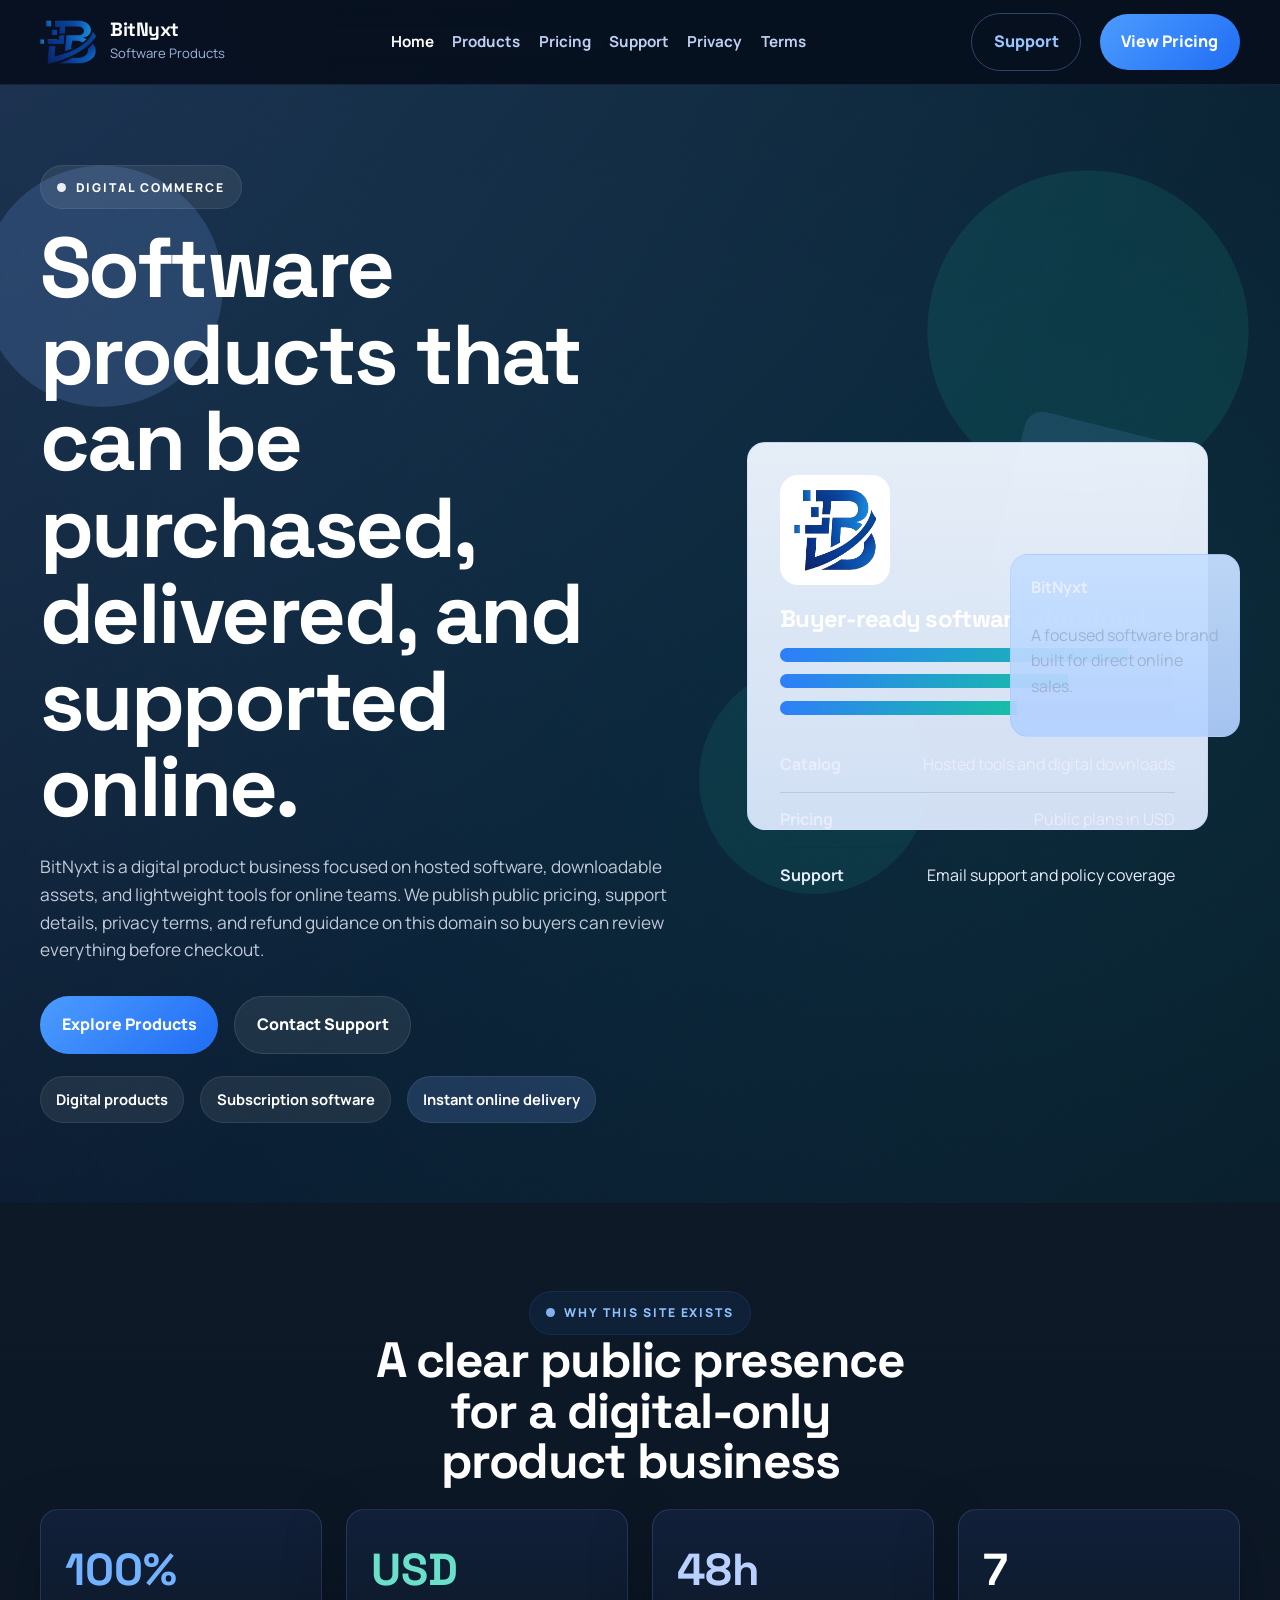
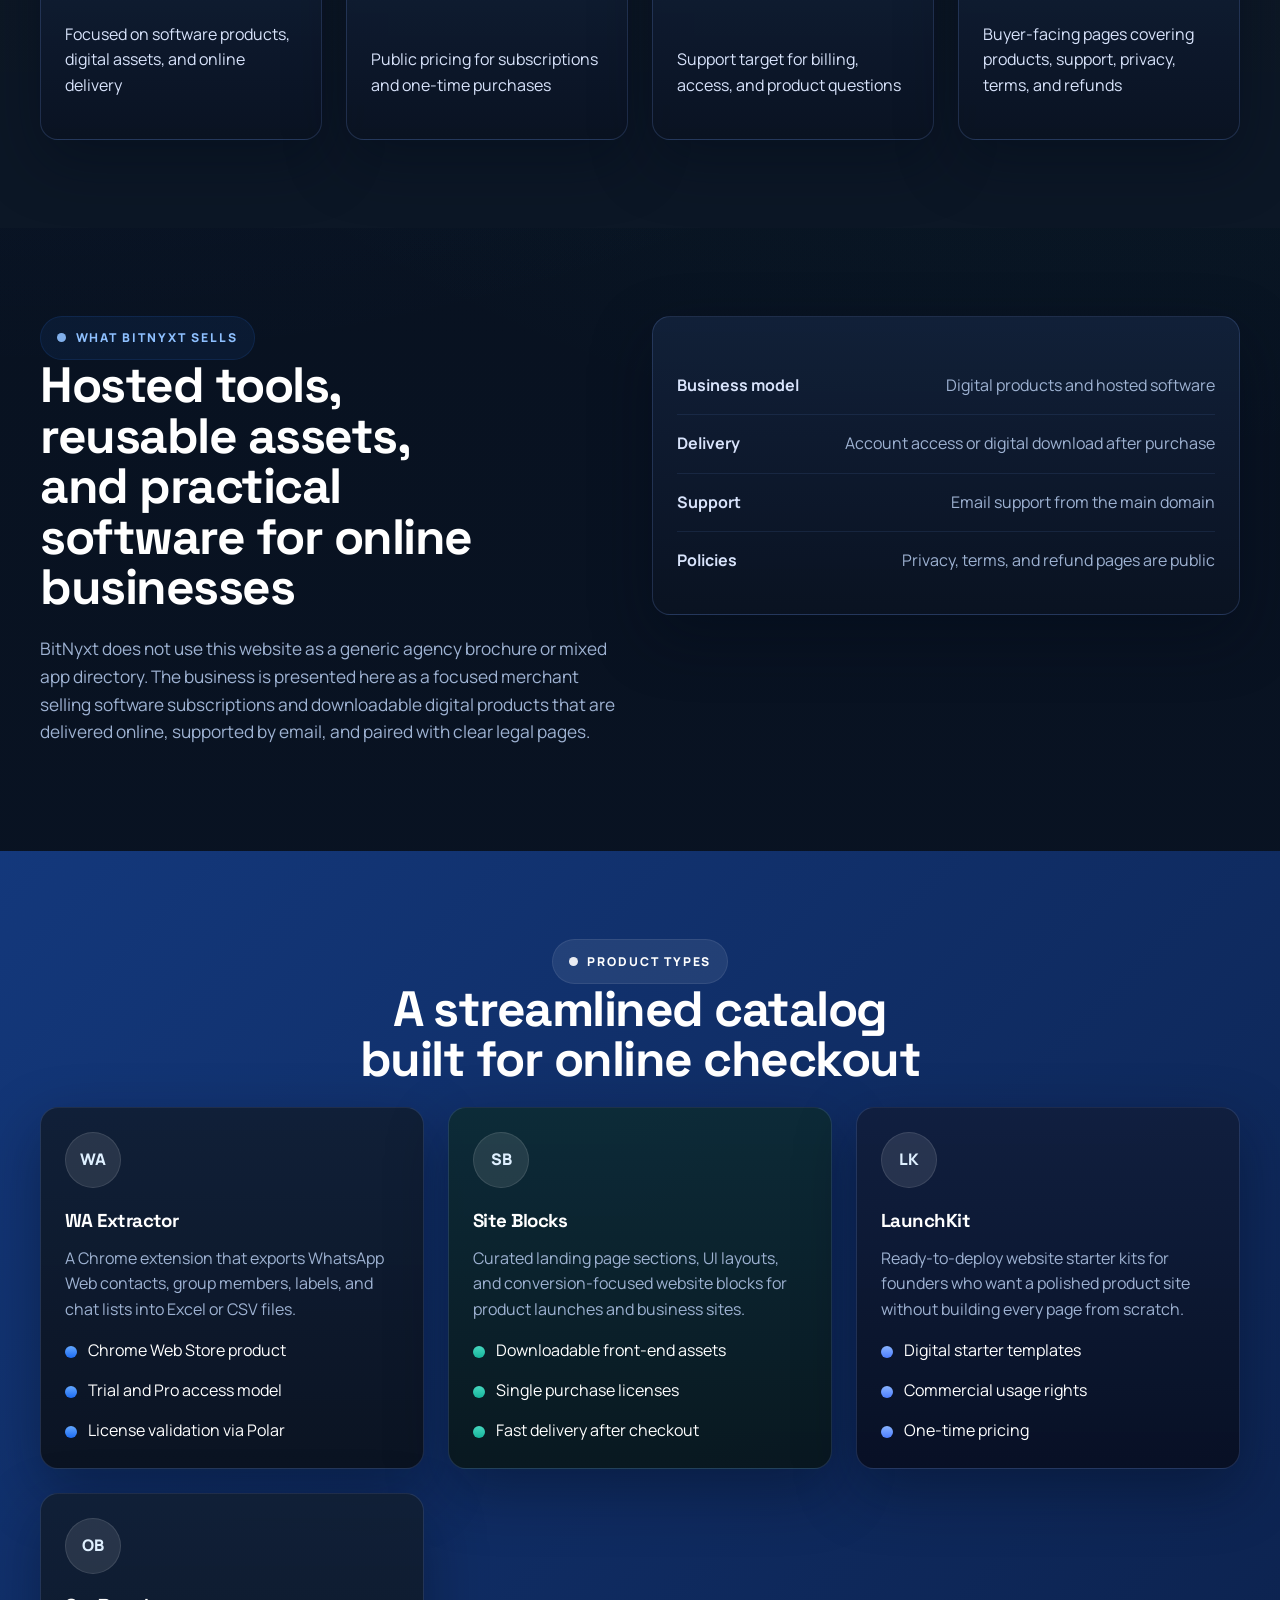
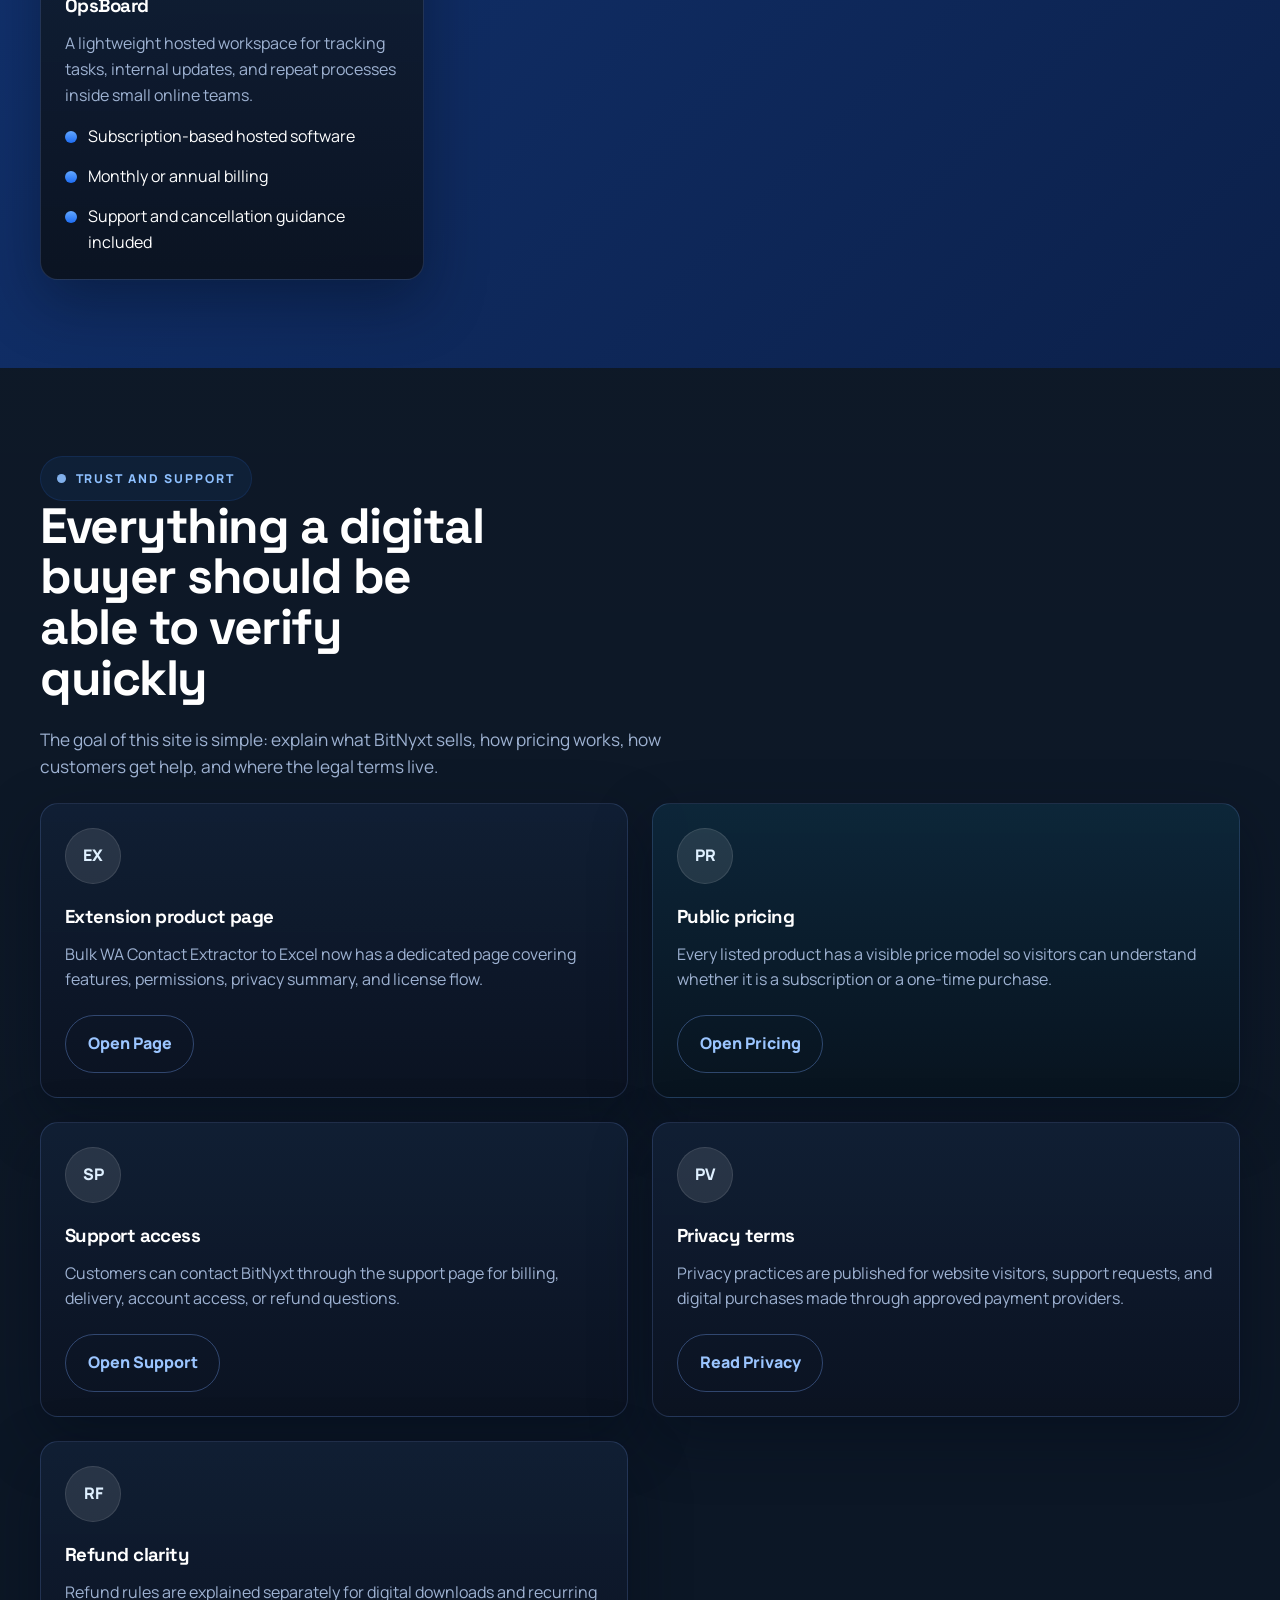
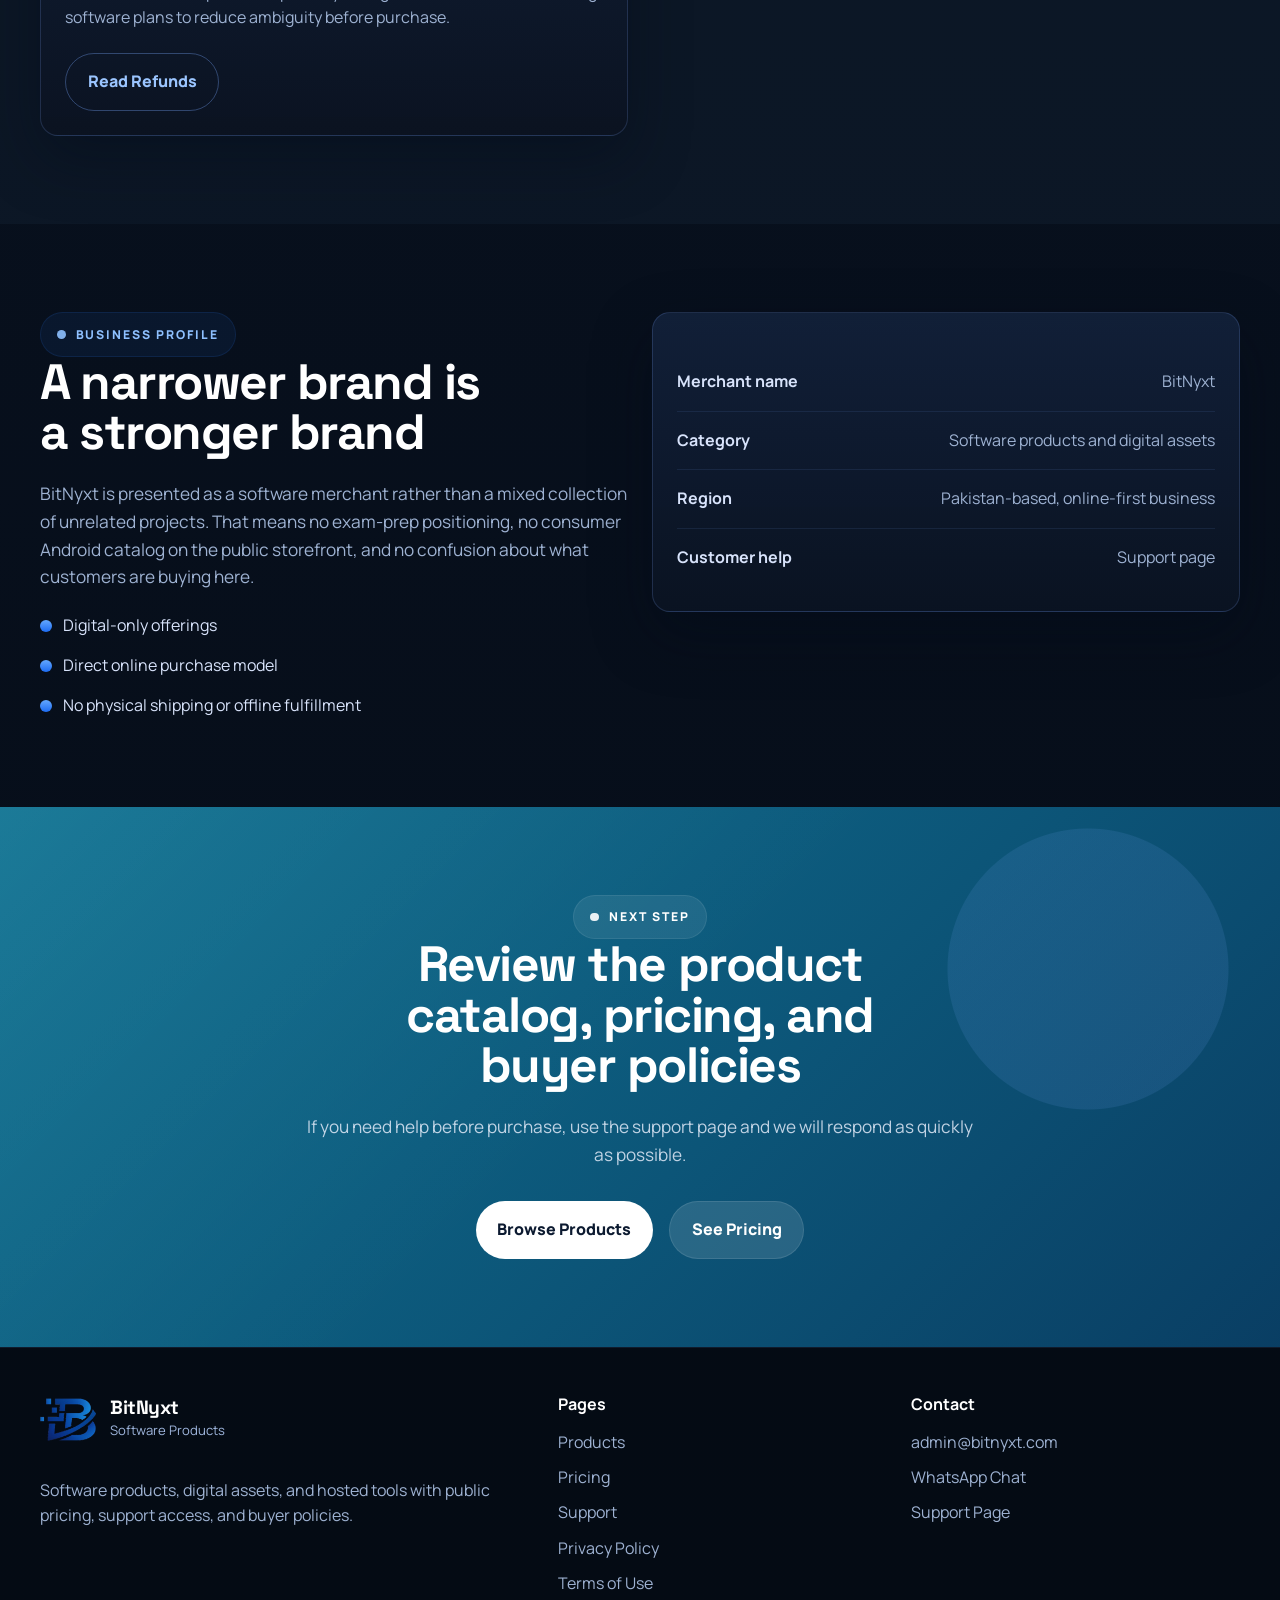
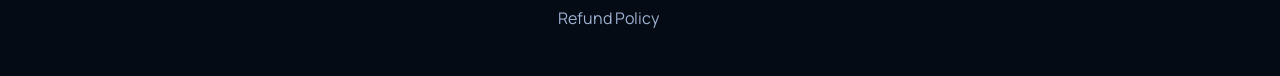
==== commit 63013b99: "Add files via upload" ====
--- a/index.html
+++ b/index.html
@@ -137,6 +137,16 @@
         </div>
         <div class="services-grid spacer-top">
           <article class="service-card reveal">
+            <div class="icon-chip">WA</div>
+            <h3 class="spacer-top">WA Extractor</h3>
+            <p>A Chrome extension that exports WhatsApp Web contacts, group members, labels, and chat lists into Excel or CSV files.</p>
+            <ul class="detail-list">
+              <li>Chrome Web Store product</li>
+              <li>Trial and Pro access model</li>
+              <li>License validation via Polar</li>
+            </ul>
+          </article>
+          <article class="service-card reveal">
             <div class="icon-chip">SB</div>
             <h3 class="spacer-top">Site Blocks</h3>
             <p>Curated landing page sections, UI layouts, and conversion-focused website blocks for product launches and business sites.</p>
@@ -178,6 +188,12 @@
           <p class="lead lead-muted">The goal of this site is simple: explain what BitNyxt sells, how pricing works, how customers get help, and where the legal terms live.</p>
         </div>
         <div class="project-grid spacer-top">
+          <article class="project-card reveal">
+            <div class="icon-chip">EX</div>
+            <h3 class="spacer-top">Extension product page</h3>
+            <p>Bulk WA Contact Extractor to Excel now has a dedicated page covering features, permissions, privacy summary, and license flow.</p>
+            <div class="spacer-top"><a class="btn btn-outline" href="bulk-wa-contact-extractor.html">Open Page</a></div>
+          </article>
           <article class="project-card reveal">
             <div class="icon-chip">PR</div>
             <h3 class="spacer-top">Public pricing</h3>
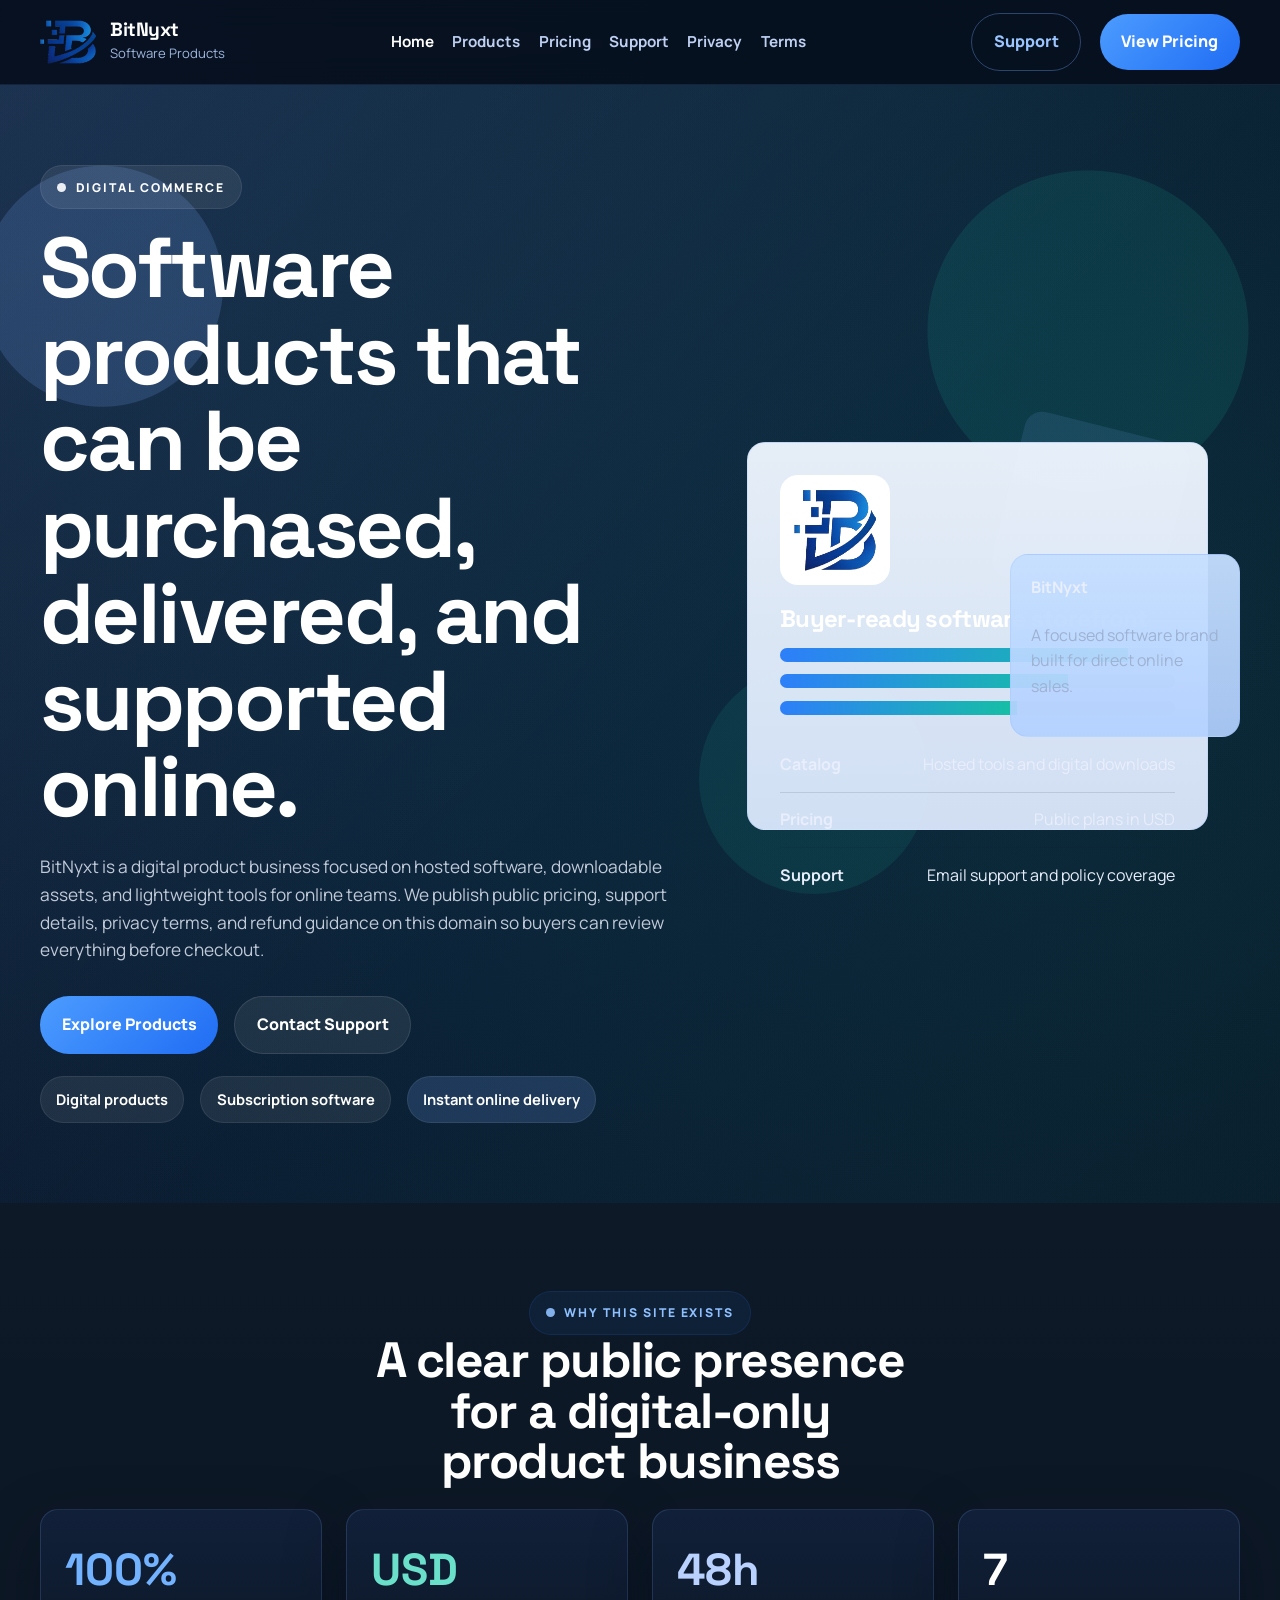
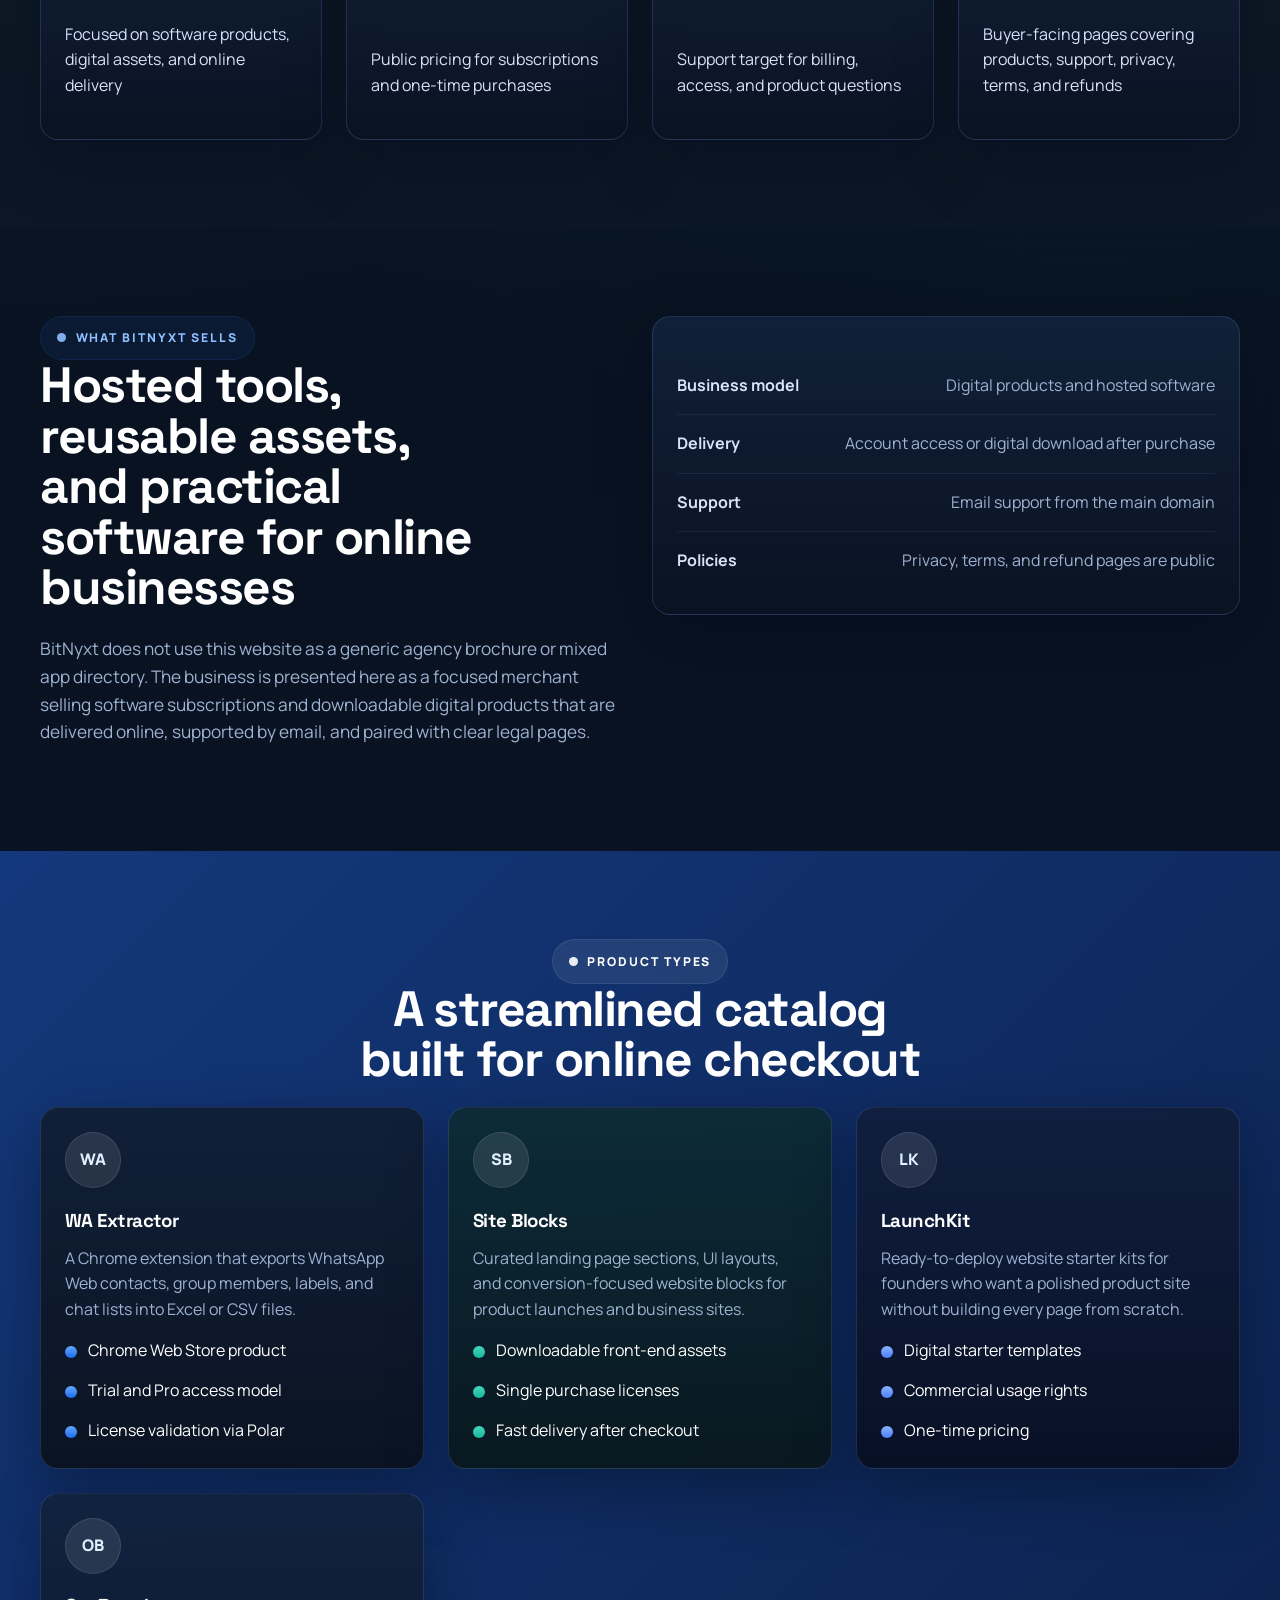
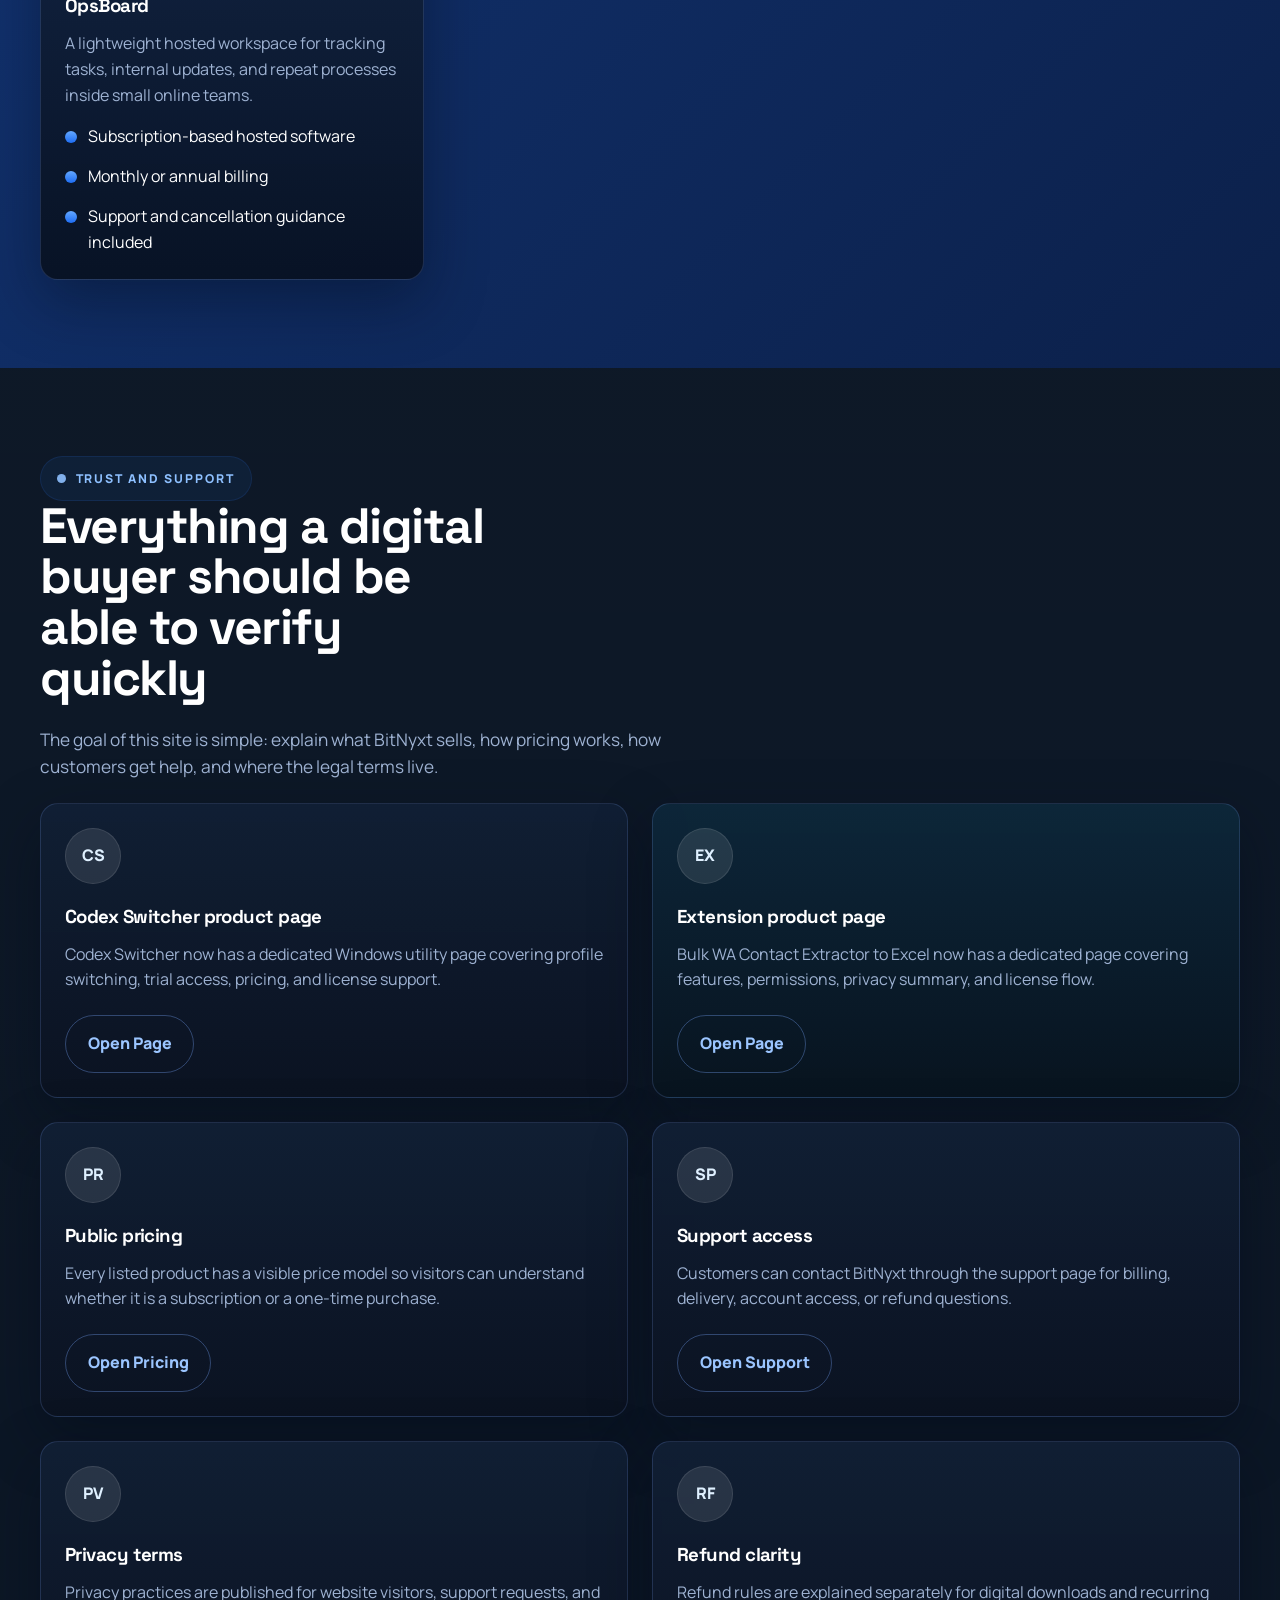
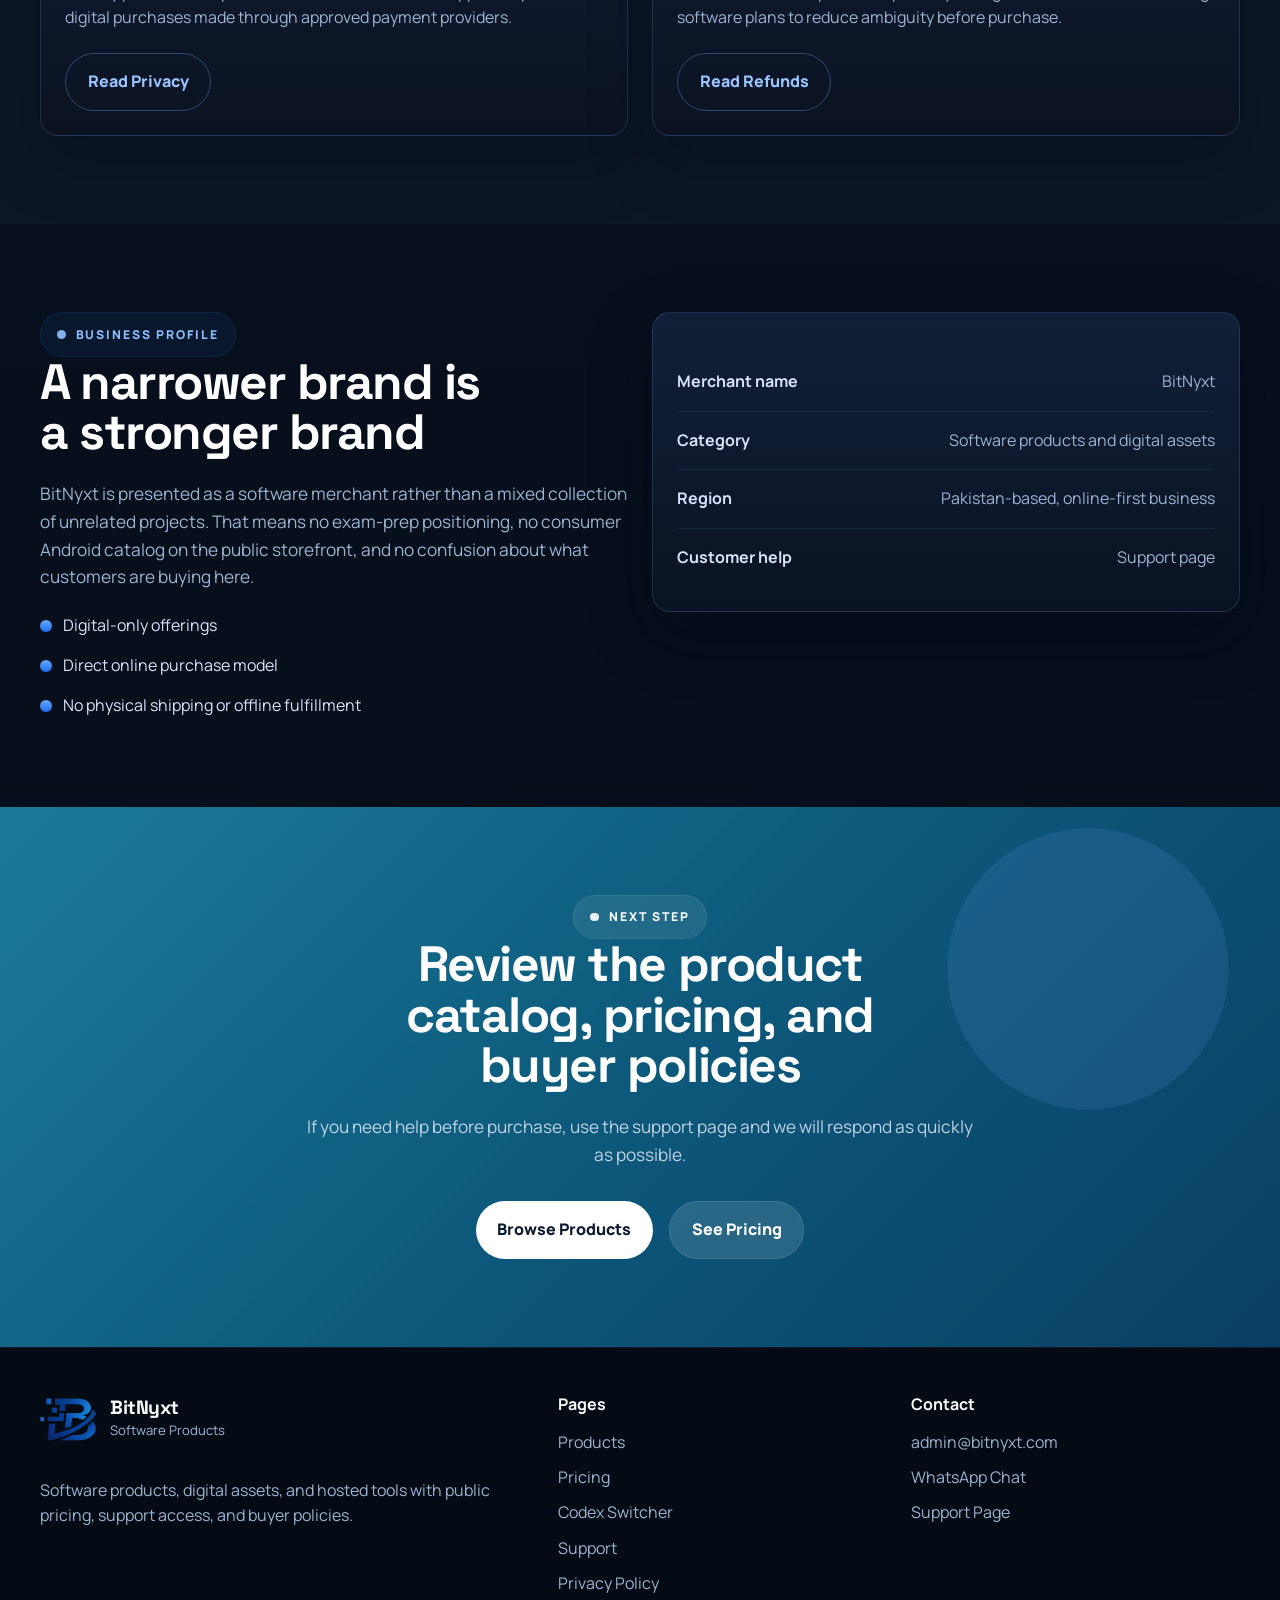
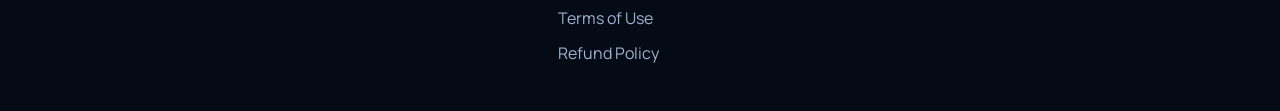
==== commit 517c6ef9: "Add files via upload" ====
--- a/index.html
+++ b/index.html
@@ -189,6 +189,12 @@
         </div>
         <div class="project-grid spacer-top">
           <article class="project-card reveal">
+            <div class="icon-chip">CS</div>
+            <h3 class="spacer-top">Codex Switcher product page</h3>
+            <p>Codex Switcher now has a dedicated Windows utility page covering profile switching, trial access, pricing, and license support.</p>
+            <div class="spacer-top"><a class="btn btn-outline" href="codex-switcher.html">Open Page</a></div>
+          </article>
+          <article class="project-card reveal">
             <div class="icon-chip">EX</div>
             <h3 class="spacer-top">Extension product page</h3>
             <p>Bulk WA Contact Extractor to Excel now has a dedicated page covering features, permissions, privacy summary, and license flow.</p>
@@ -274,6 +280,7 @@
           <ul>
             <li><a href="projects.html">Products</a></li>
             <li><a href="pricing.html">Pricing</a></li>
+            <li><a href="codex-switcher.html">Codex Switcher</a></li>
             <li><a href="contact.html">Support</a></li>
             <li><a href="privacy-policy.html">Privacy Policy</a></li>
             <li><a href="terms-of-use.html">Terms of Use</a></li>
--- a/styles.css
+++ b/styles.css
@@ -161,6 +161,8 @@
   border: 0;
   padding: .25rem;
   cursor: pointer;
+  width: 36px;
+  flex: 0 0 36px;
 }
 .menu-toggle span {
   display: block;
@@ -427,6 +429,7 @@
 }
 .service-card:nth-child(2) { background: linear-gradient(180deg, rgba(13, 43, 54, 0.96), rgba(9, 24, 31, 0.98)); }
 .service-card:nth-child(3) { background: linear-gradient(180deg, rgba(17, 31, 62, 0.96), rgba(8, 16, 36, 0.98)); }
+.service-card:nth-child(4) { background: linear-gradient(180deg, rgba(18, 35, 63, 0.96), rgba(8, 18, 36, 0.98)); }
 .project-card:nth-child(2) { background: linear-gradient(180deg, rgba(13, 39, 58, 0.96), rgba(8, 20, 31, 0.98)); }
 .visual-card:hover,
 .metric:hover,
@@ -446,6 +449,19 @@
   min-height: 520px;
   display: grid;
   align-content: center;
+}
+.product-hero .split { align-items: center; }
+.product-shot {
+  overflow: hidden;
+  border-radius: var(--radius-md);
+  border: 1px solid rgba(120,168,255,.24);
+  background: rgba(3, 12, 27, .42);
+  box-shadow: var(--card-shadow);
+}
+.product-shot img {
+  display: block;
+  width: 100%;
+  height: auto;
 }
 .abstract-stack {
   position: relative;
@@ -743,7 +759,40 @@
 @media (max-width: 760px) {
   .section { padding: 4.25rem 0; }
   .nav-links, .desktop-only { display: none; }
-  .menu-toggle { display: block; }
+  .nav-actions .btn { display: none; }
+  .nav { position: relative; }
+  .nav-actions {
+    position: absolute;
+    right: 0;
+    top: 50%;
+    transform: translateY(-50%);
+    gap: 0;
+    width: 42px;
+    height: 42px;
+    border: 1px solid rgba(120,168,255,.26);
+    border-radius: 12px;
+    background: rgba(255,255,255,.06);
+  }
+  .nav-actions::before {
+    content: '';
+    position: absolute;
+    left: 10px;
+    right: 10px;
+    top: 12px;
+    height: 3px;
+    border-radius: 99px;
+    background: var(--foreground);
+    box-shadow: 0 8px 0 var(--foreground), 0 16px 0 var(--foreground);
+    pointer-events: none;
+  }
+  .menu-toggle {
+    display: block;
+    position: absolute;
+    inset: 0;
+    width: 100%;
+    height: 100%;
+    opacity: 0;
+  }
   .nav-panel.open { display: grid; gap: .5rem; }
   .hero-title { font-size: clamp(2.5rem, 12vw, 4rem); }
   .hero-actions, .inline-actions { flex-direction: column; }
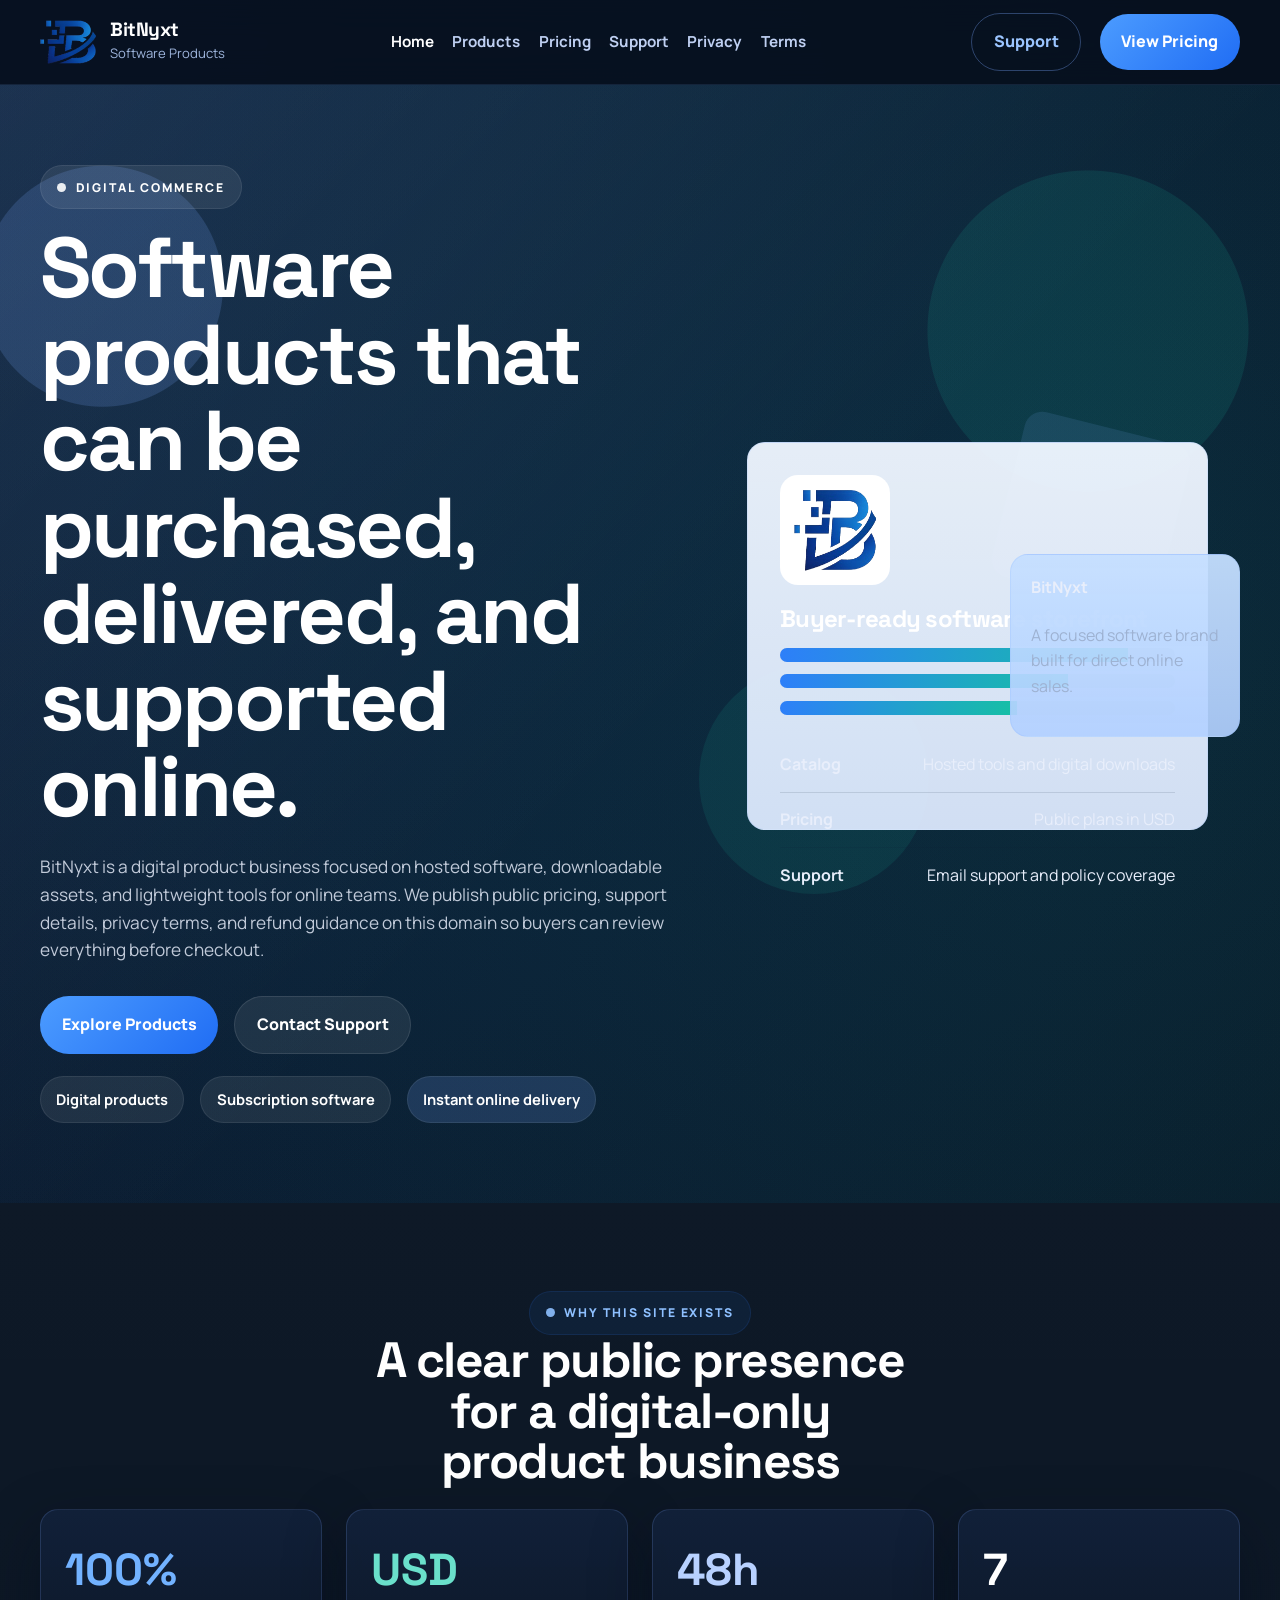
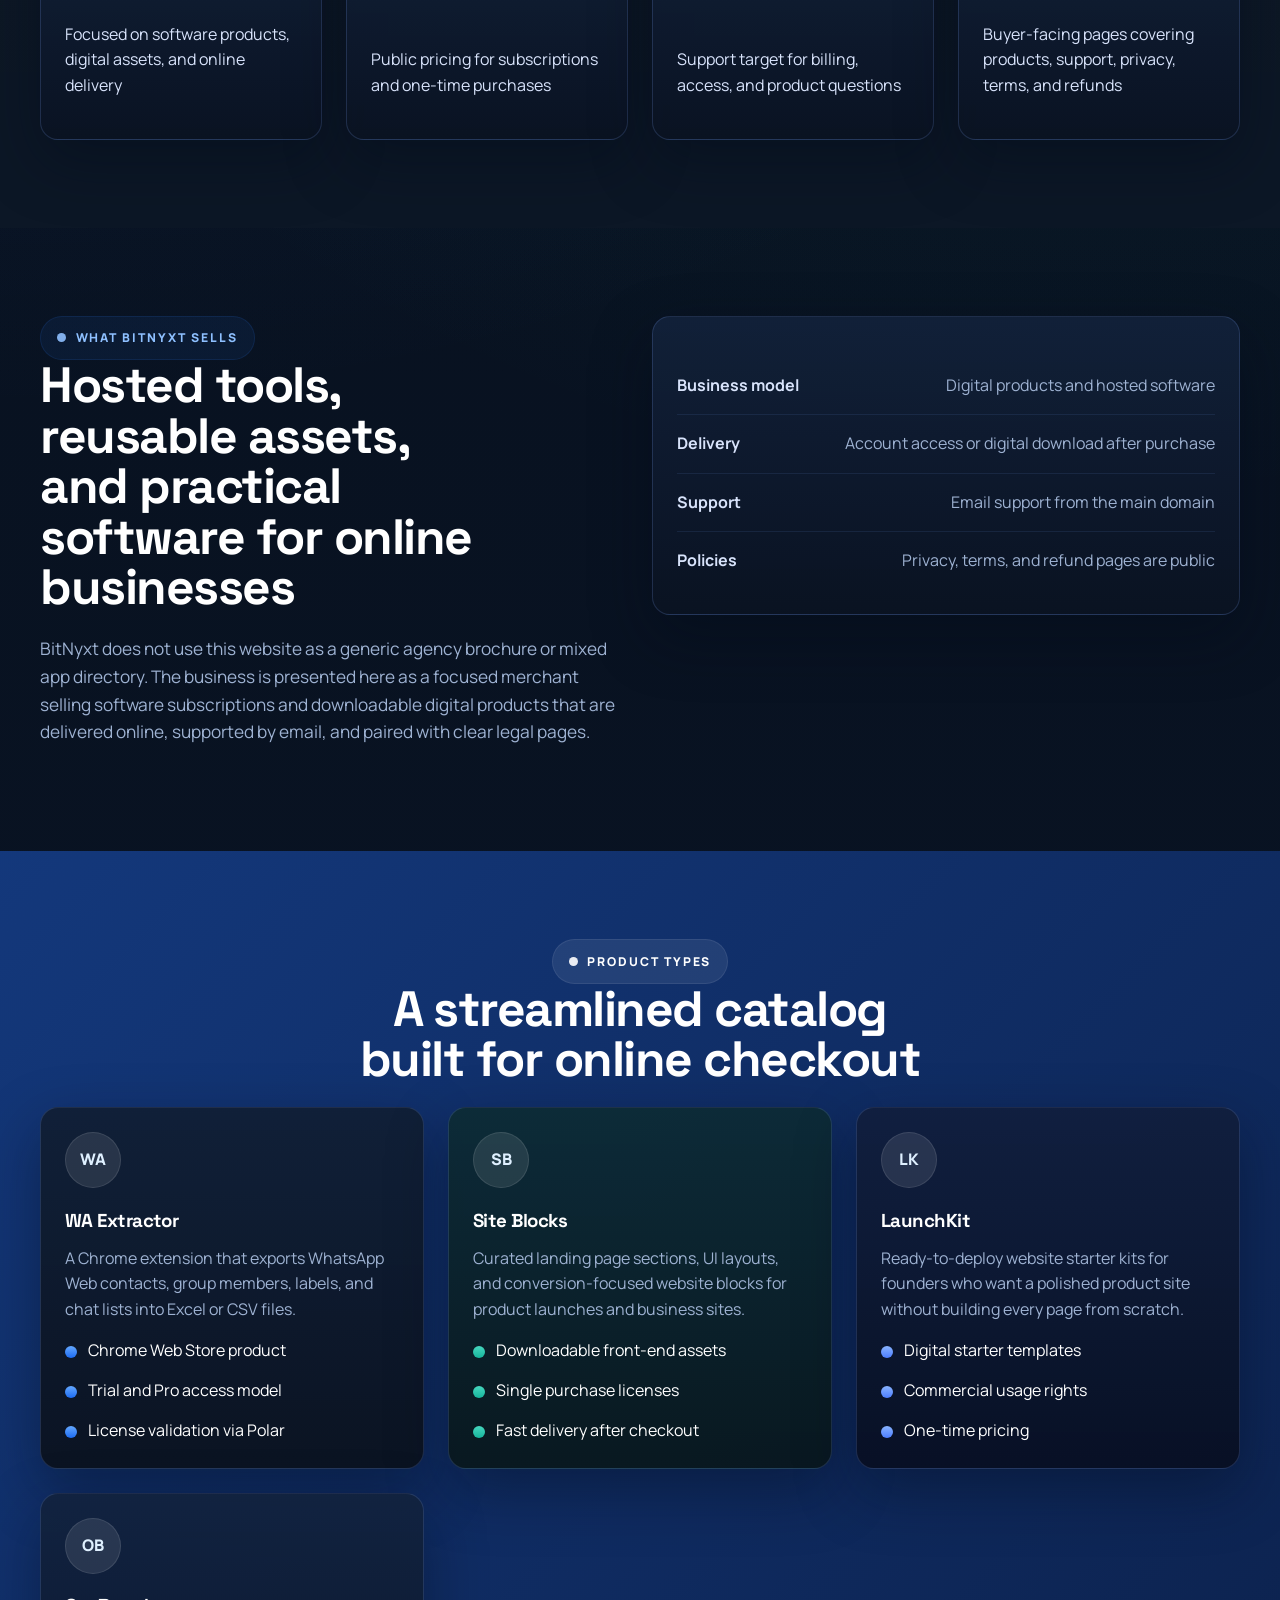
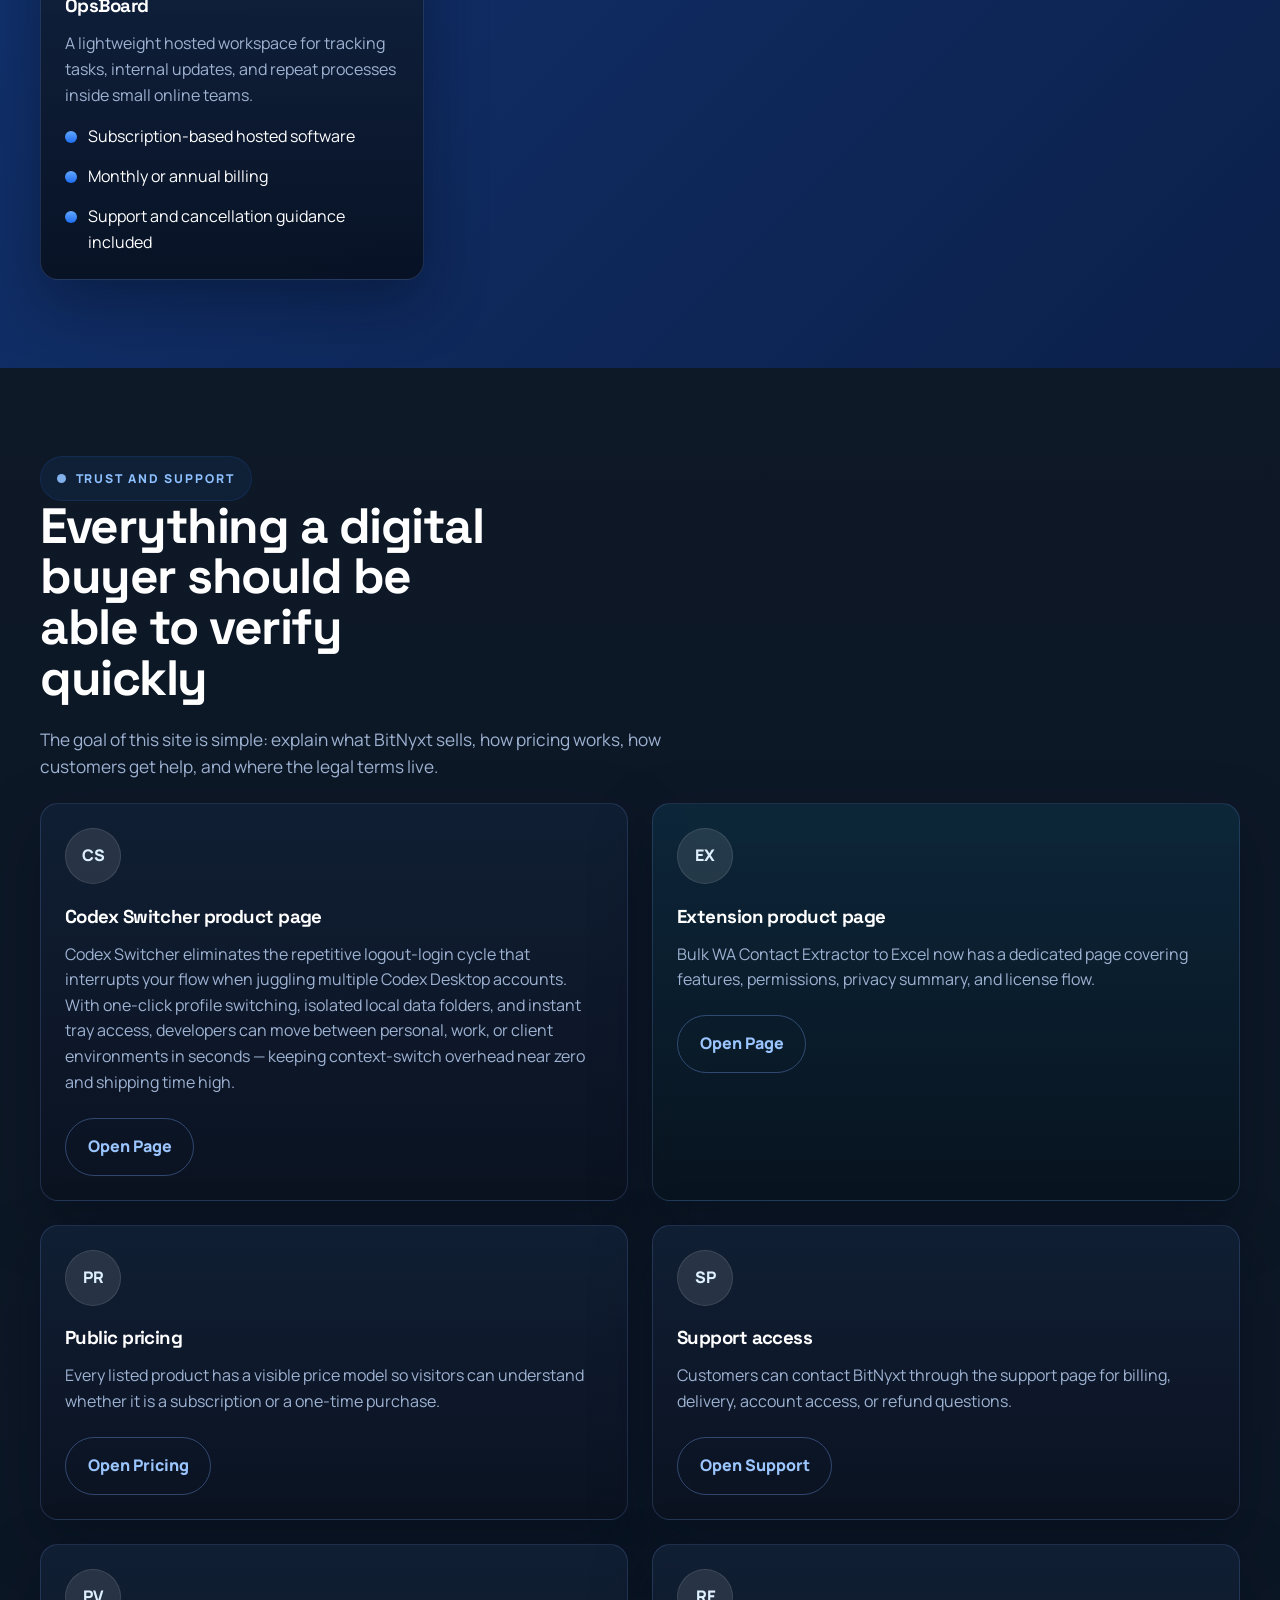
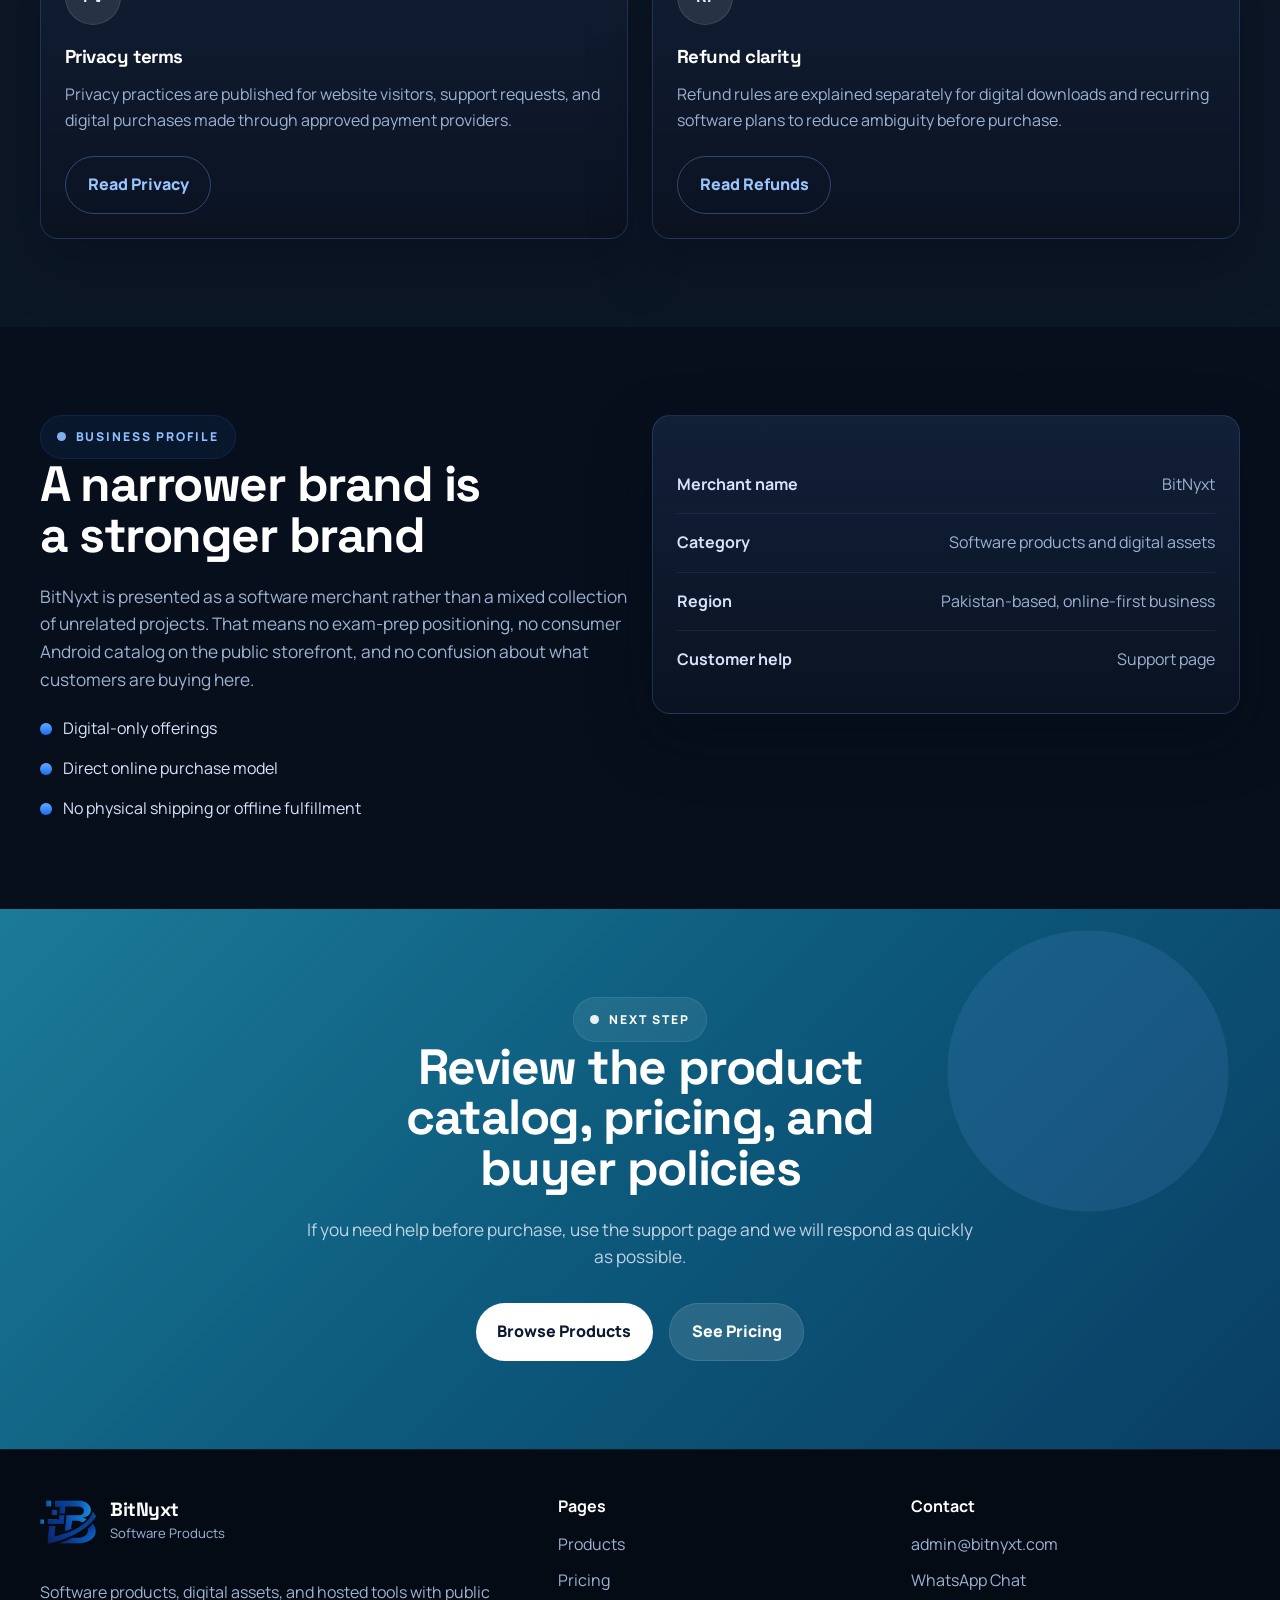
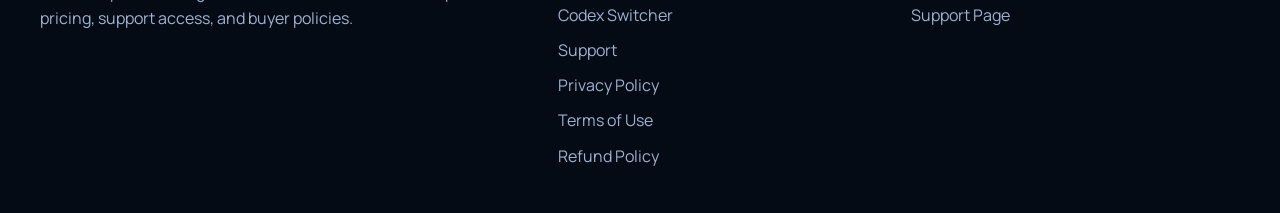
==== commit 25498897: "Add developer-productivity paragraph for Codex Switcher on landing page Co-Authored-By: Devin AI <15" ====
--- a/index.html
+++ b/index.html
@@ -191,7 +191,7 @@
           <article class="project-card reveal">
             <div class="icon-chip">CS</div>
             <h3 class="spacer-top">Codex Switcher product page</h3>
-            <p>Codex Switcher now has a dedicated Windows utility page covering profile switching, trial access, pricing, and license support.</p>
+            <p>Codex Switcher eliminates the repetitive logout-login cycle that interrupts your flow when juggling multiple Codex Desktop accounts. With one-click profile switching, isolated local data folders, and instant tray access, developers can move between personal, work, or client environments in seconds — keeping context-switch overhead near zero and shipping time high.</p>
             <div class="spacer-top"><a class="btn btn-outline" href="codex-switcher.html">Open Page</a></div>
           </article>
           <article class="project-card reveal">
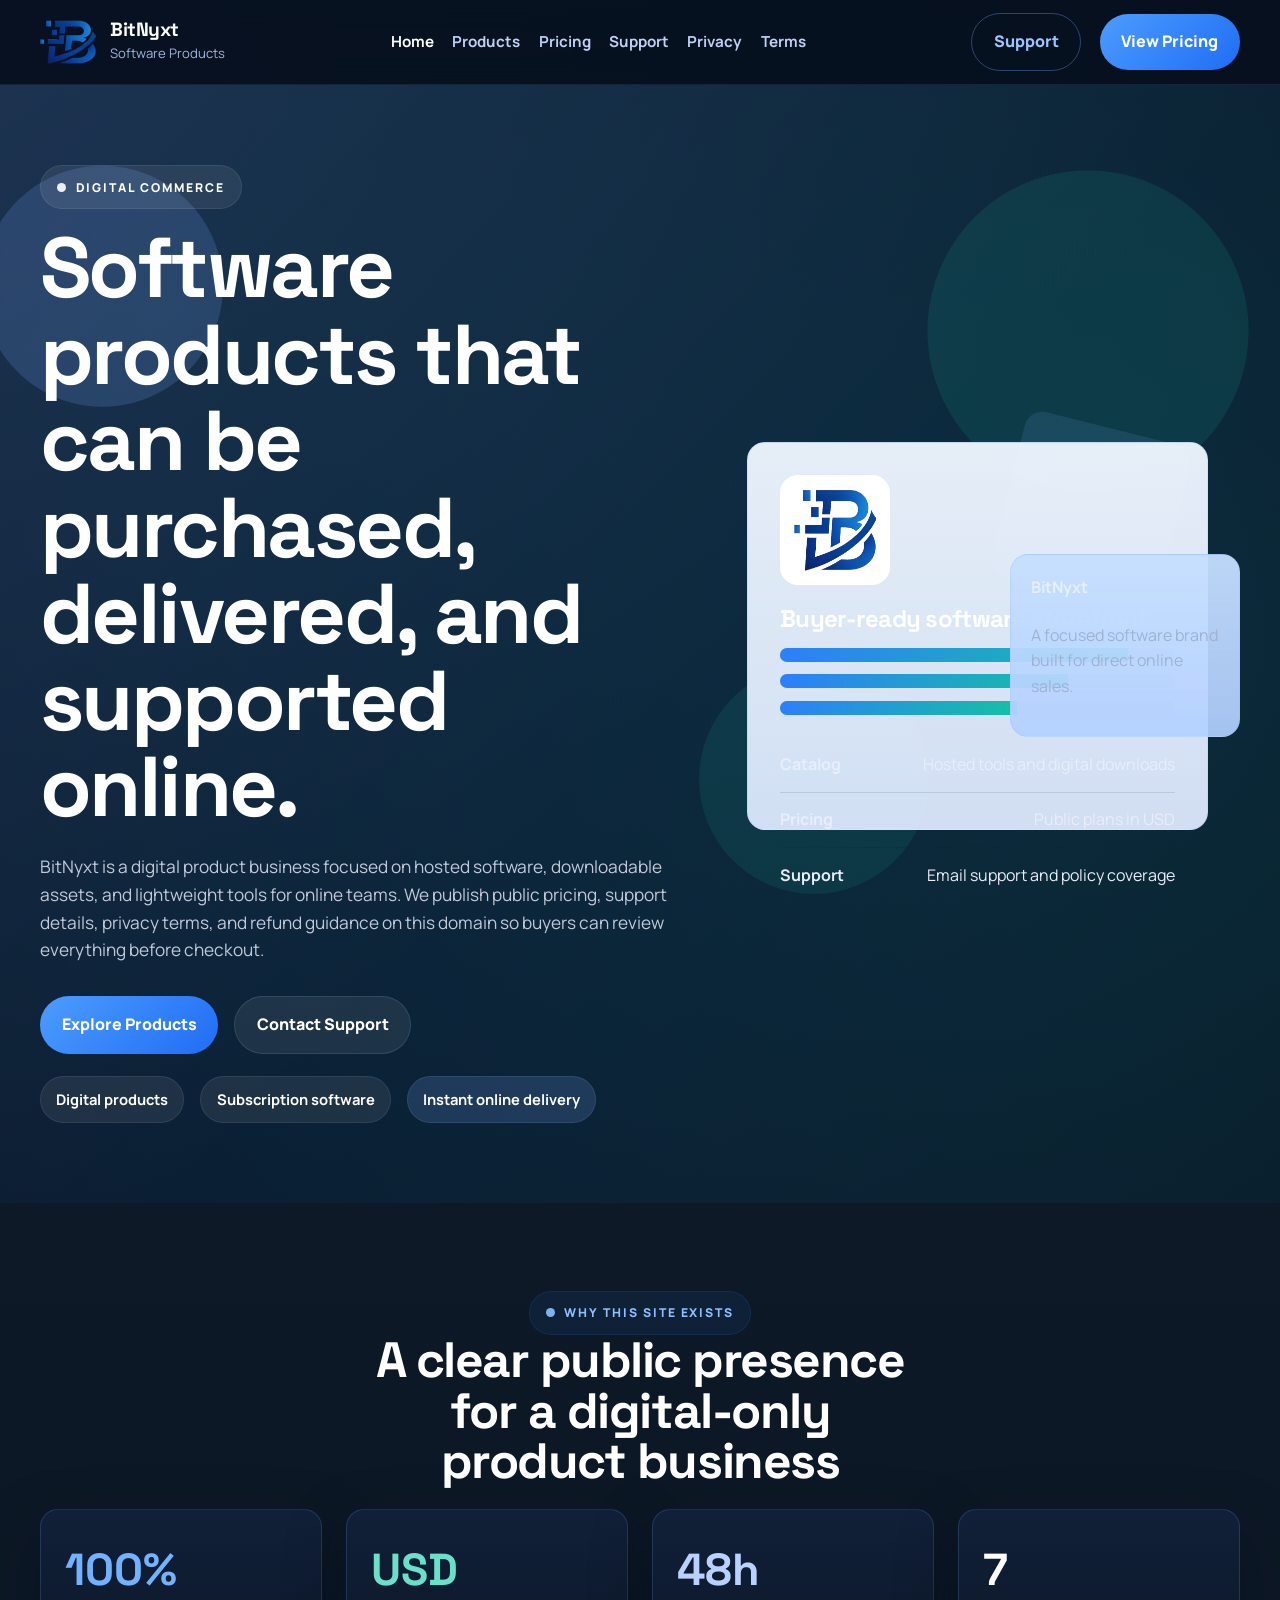
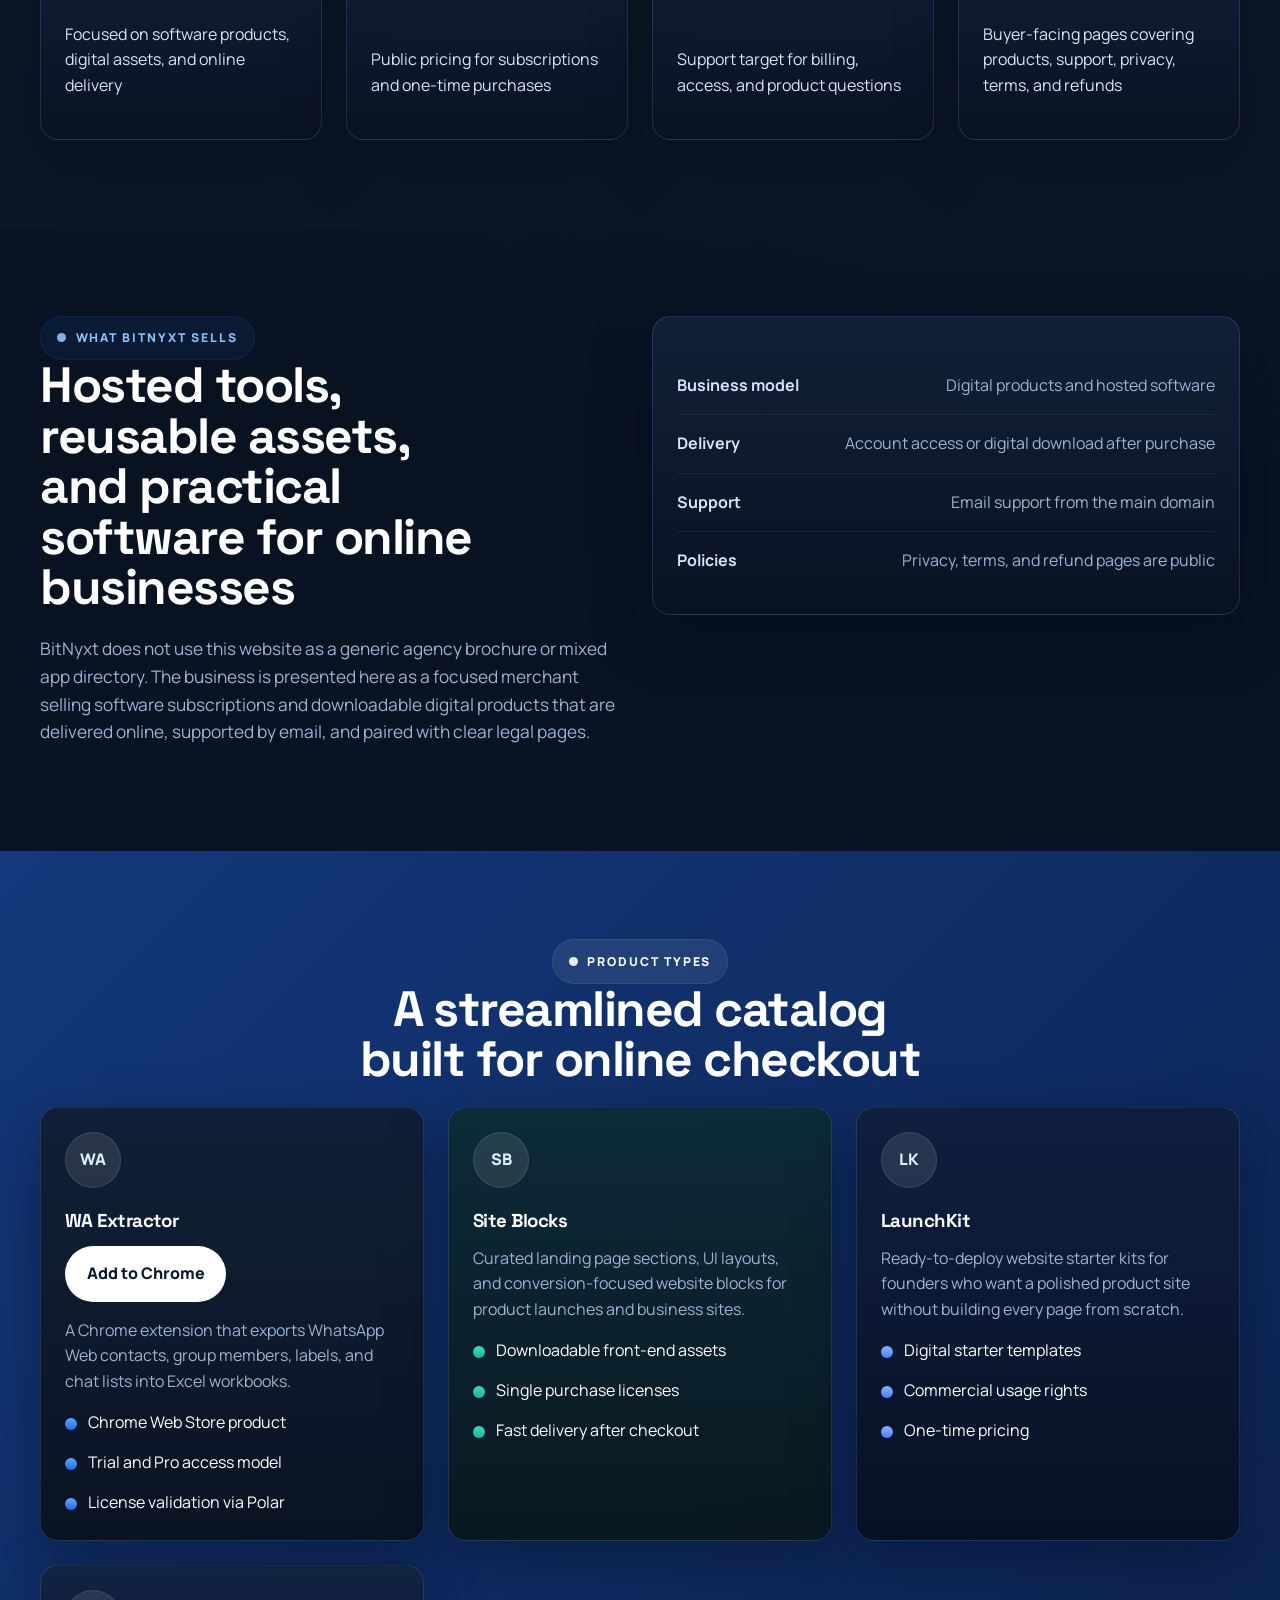
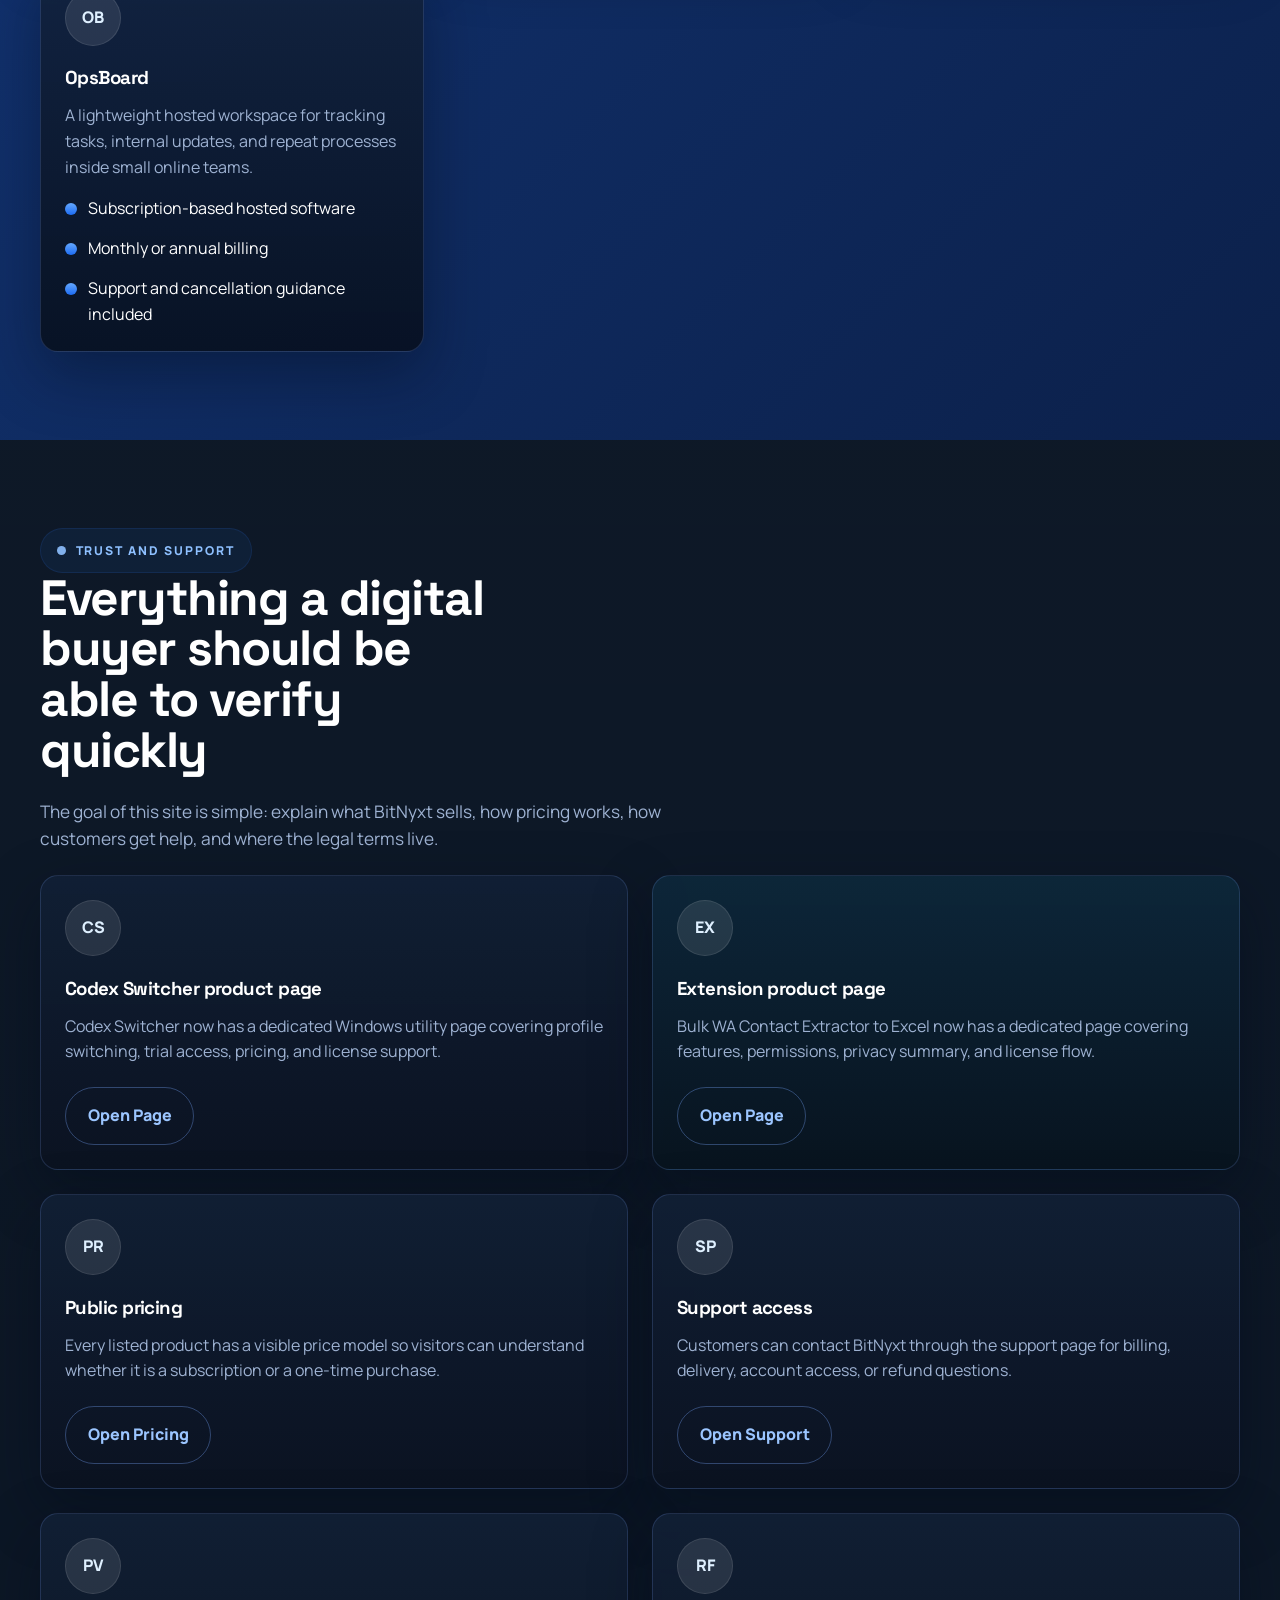
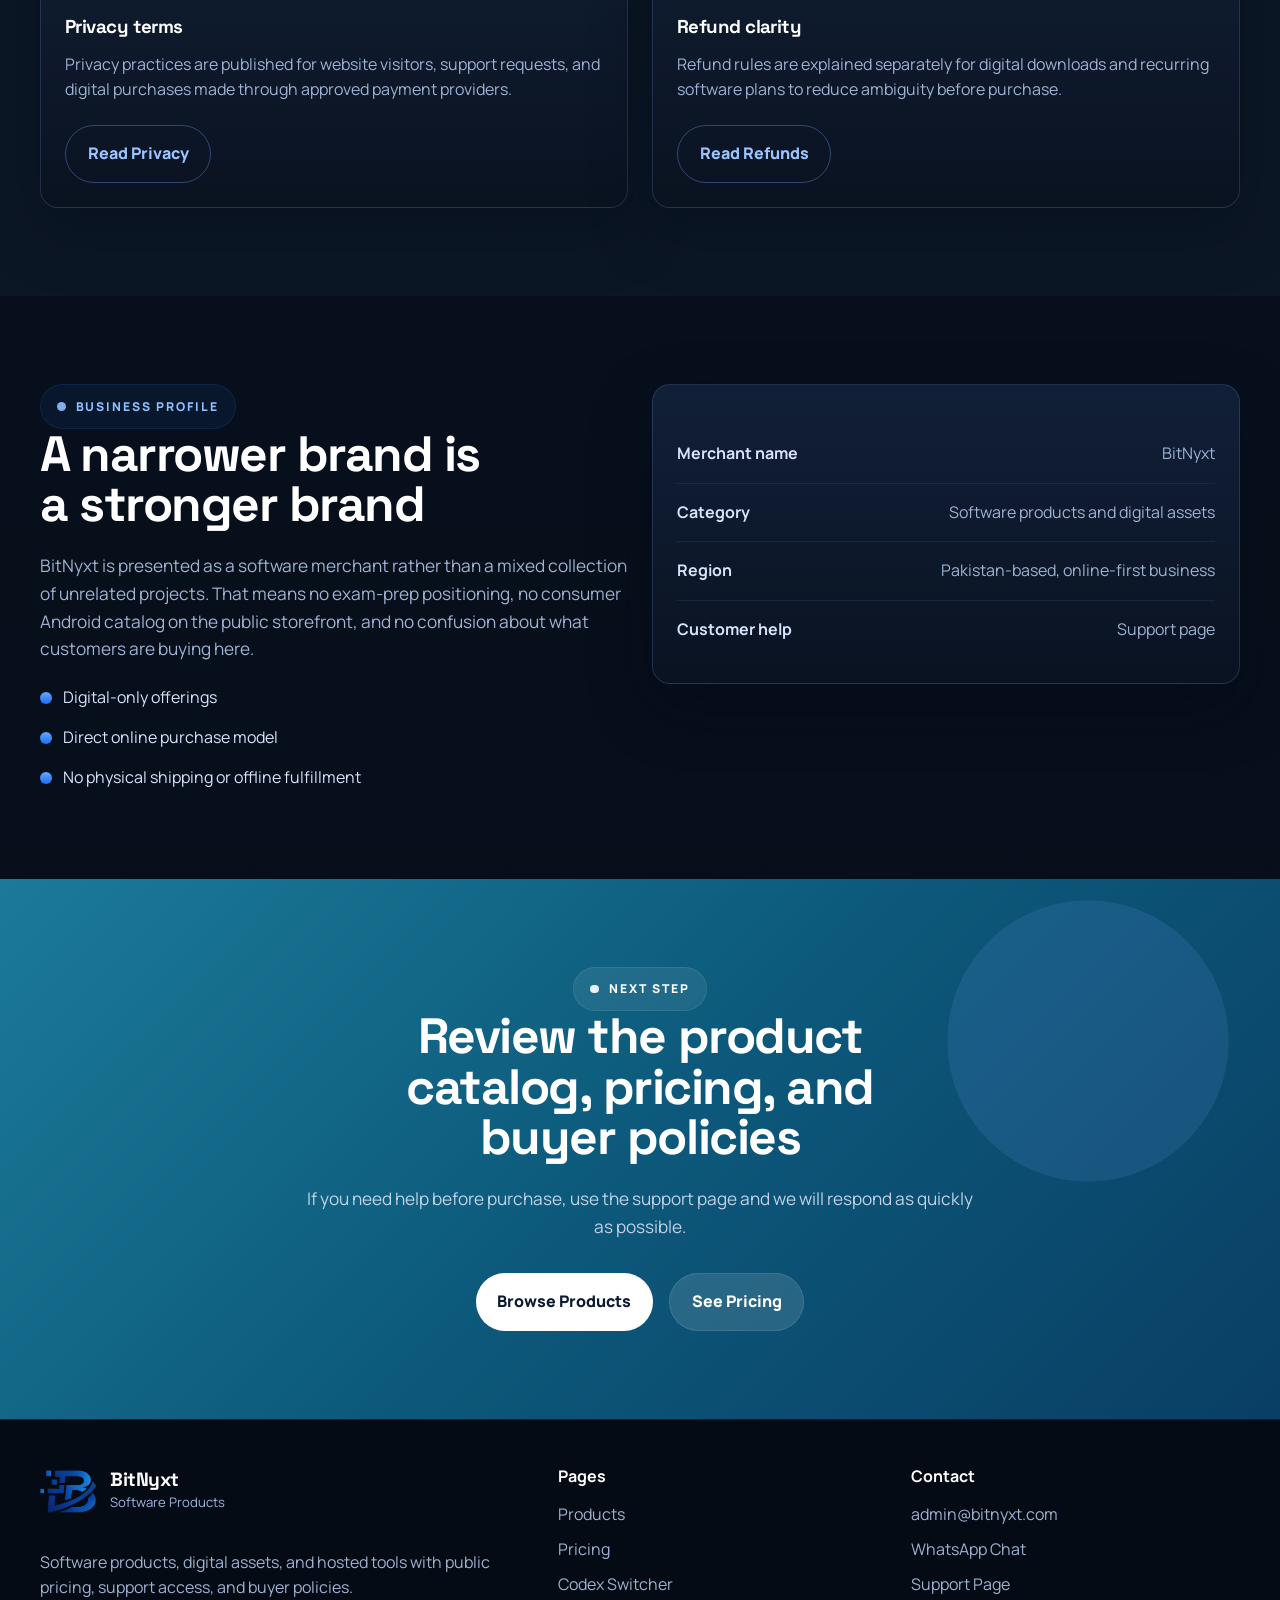
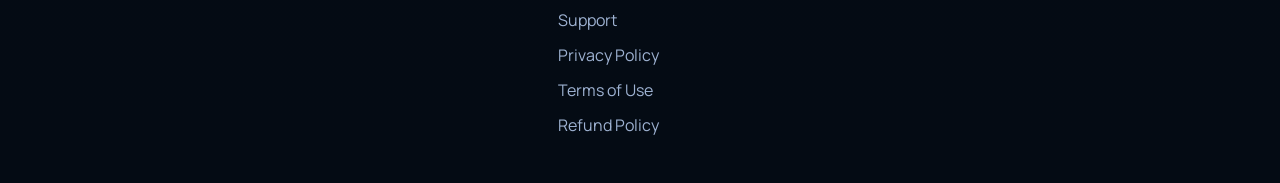
==== commit 8c9ca1e7: "Improve WhatsApp exporter install flow and clarify trial limits" ====
--- a/index.html
+++ b/index.html
@@ -138,8 +138,8 @@
         <div class="services-grid spacer-top">
           <article class="service-card reveal">
             <div class="icon-chip">WA</div>
-            <h3 class="spacer-top">WA Extractor</h3>
-            <p>A Chrome extension that exports WhatsApp Web contacts, group members, labels, and chat lists into Excel or CSV files.</p>
+            <h3 class="spacer-top">WA Extractor</h3><p><a class="btn btn-primary" href="https://chromewebstore.google.com/detail/bulk-wa-contact-extractor/fagaolefppcboofkhfgpmfjfeideilhp?utm_source=bitnyxt&amp;utm_medium=website&amp;utm_campaign=wa_export&amp;utm_content=home_card">Add to Chrome</a></p>
+            <p>A Chrome extension that exports WhatsApp Web contacts, group members, labels, and chat lists into Excel workbooks.</p>
             <ul class="detail-list">
               <li>Chrome Web Store product</li>
               <li>Trial and Pro access model</li>
@@ -191,7 +191,7 @@
           <article class="project-card reveal">
             <div class="icon-chip">CS</div>
             <h3 class="spacer-top">Codex Switcher product page</h3>
-            <p>Codex Switcher eliminates the repetitive logout-login cycle that interrupts your flow when juggling multiple Codex Desktop accounts. With one-click profile switching, isolated local data folders, and instant tray access, developers can move between personal, work, or client environments in seconds — keeping context-switch overhead near zero and shipping time high.</p>
+            <p>Codex Switcher now has a dedicated Windows utility page covering profile switching, trial access, pricing, and license support.</p>
             <div class="spacer-top"><a class="btn btn-outline" href="codex-switcher.html">Open Page</a></div>
           </article>
           <article class="project-card reveal">
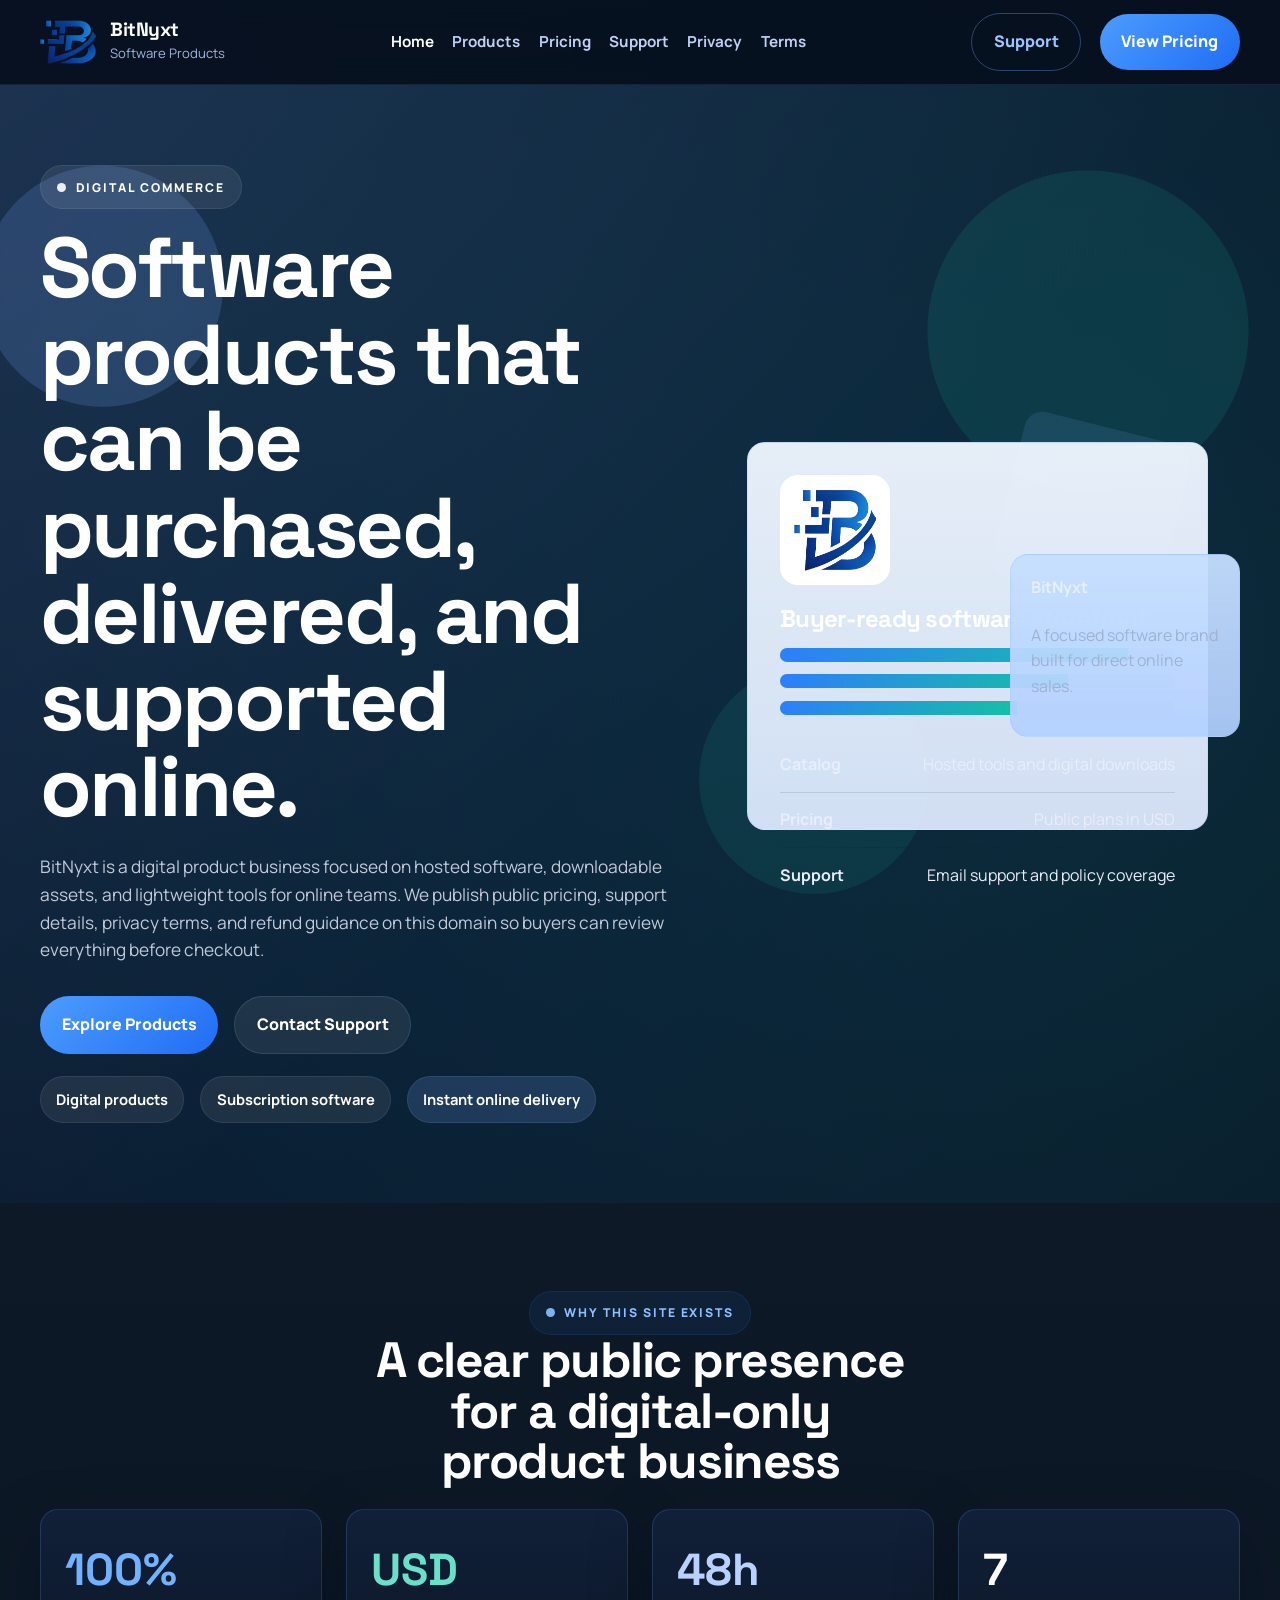
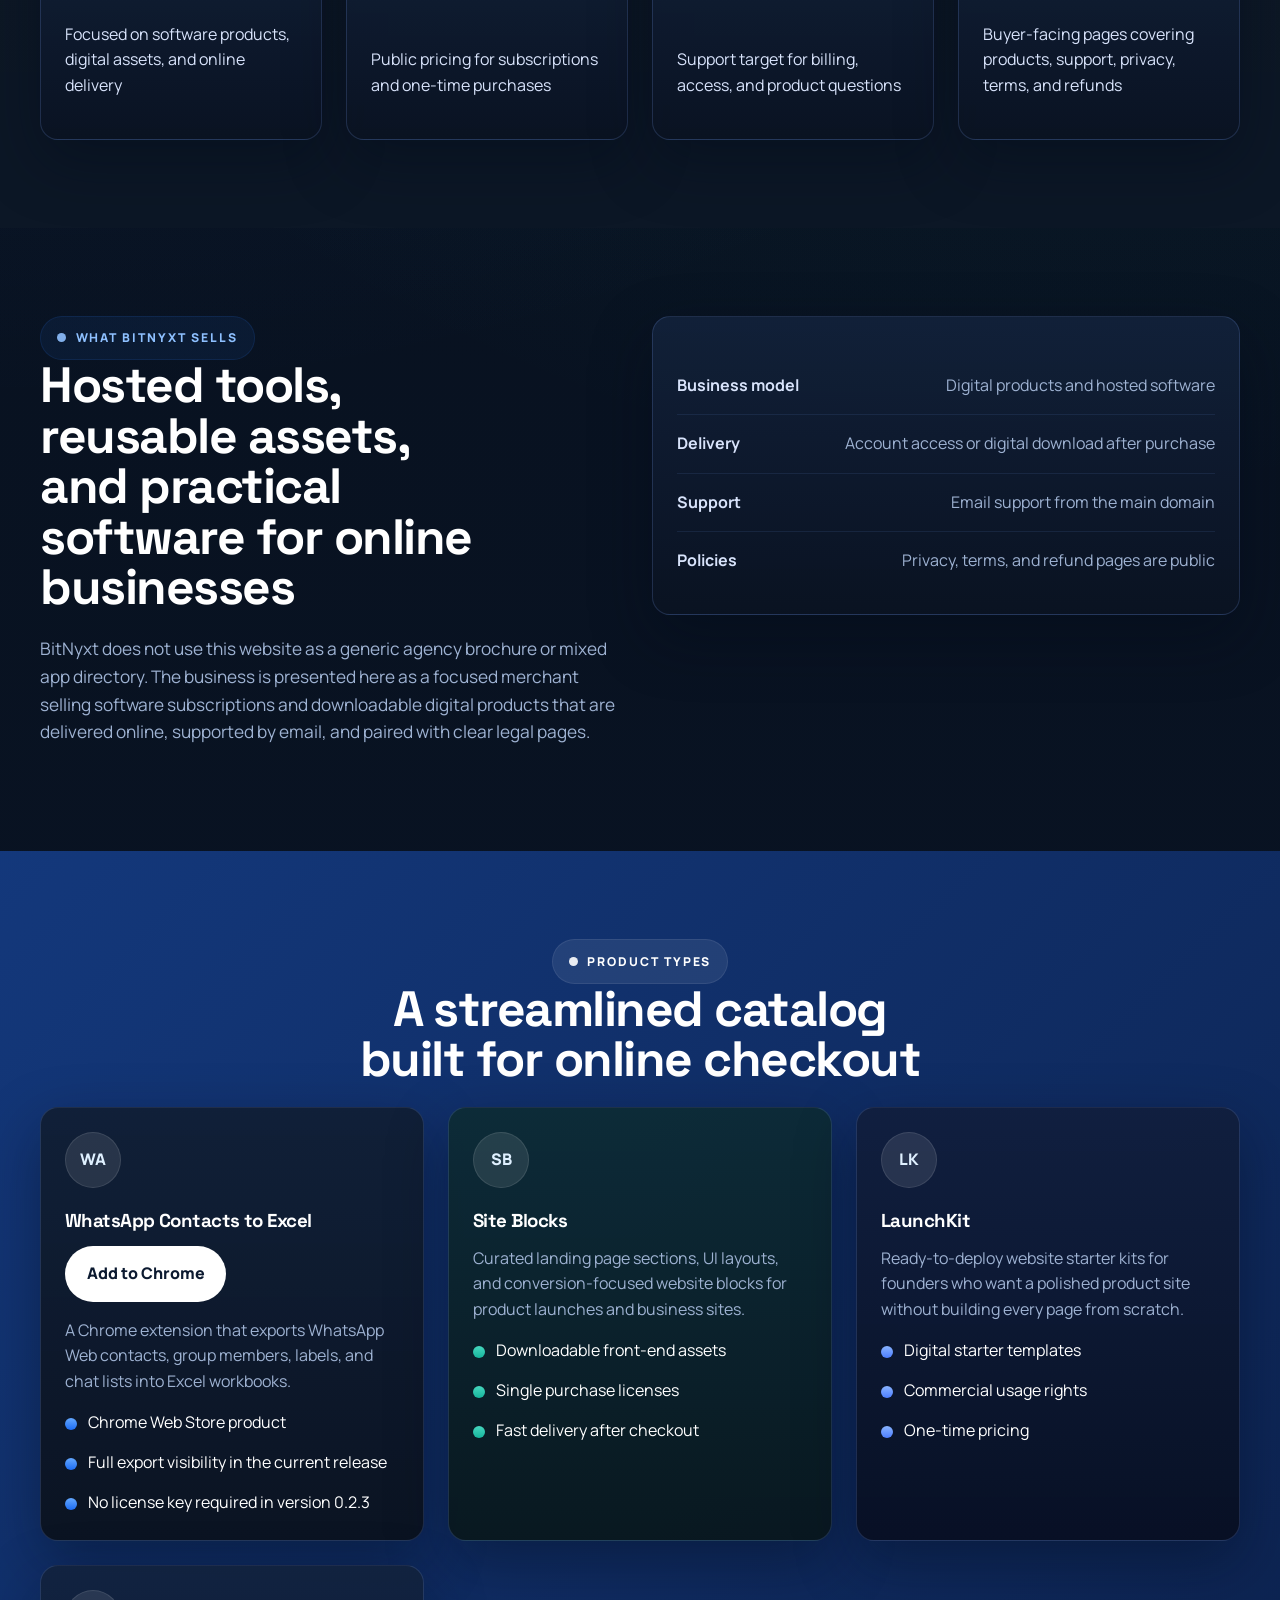
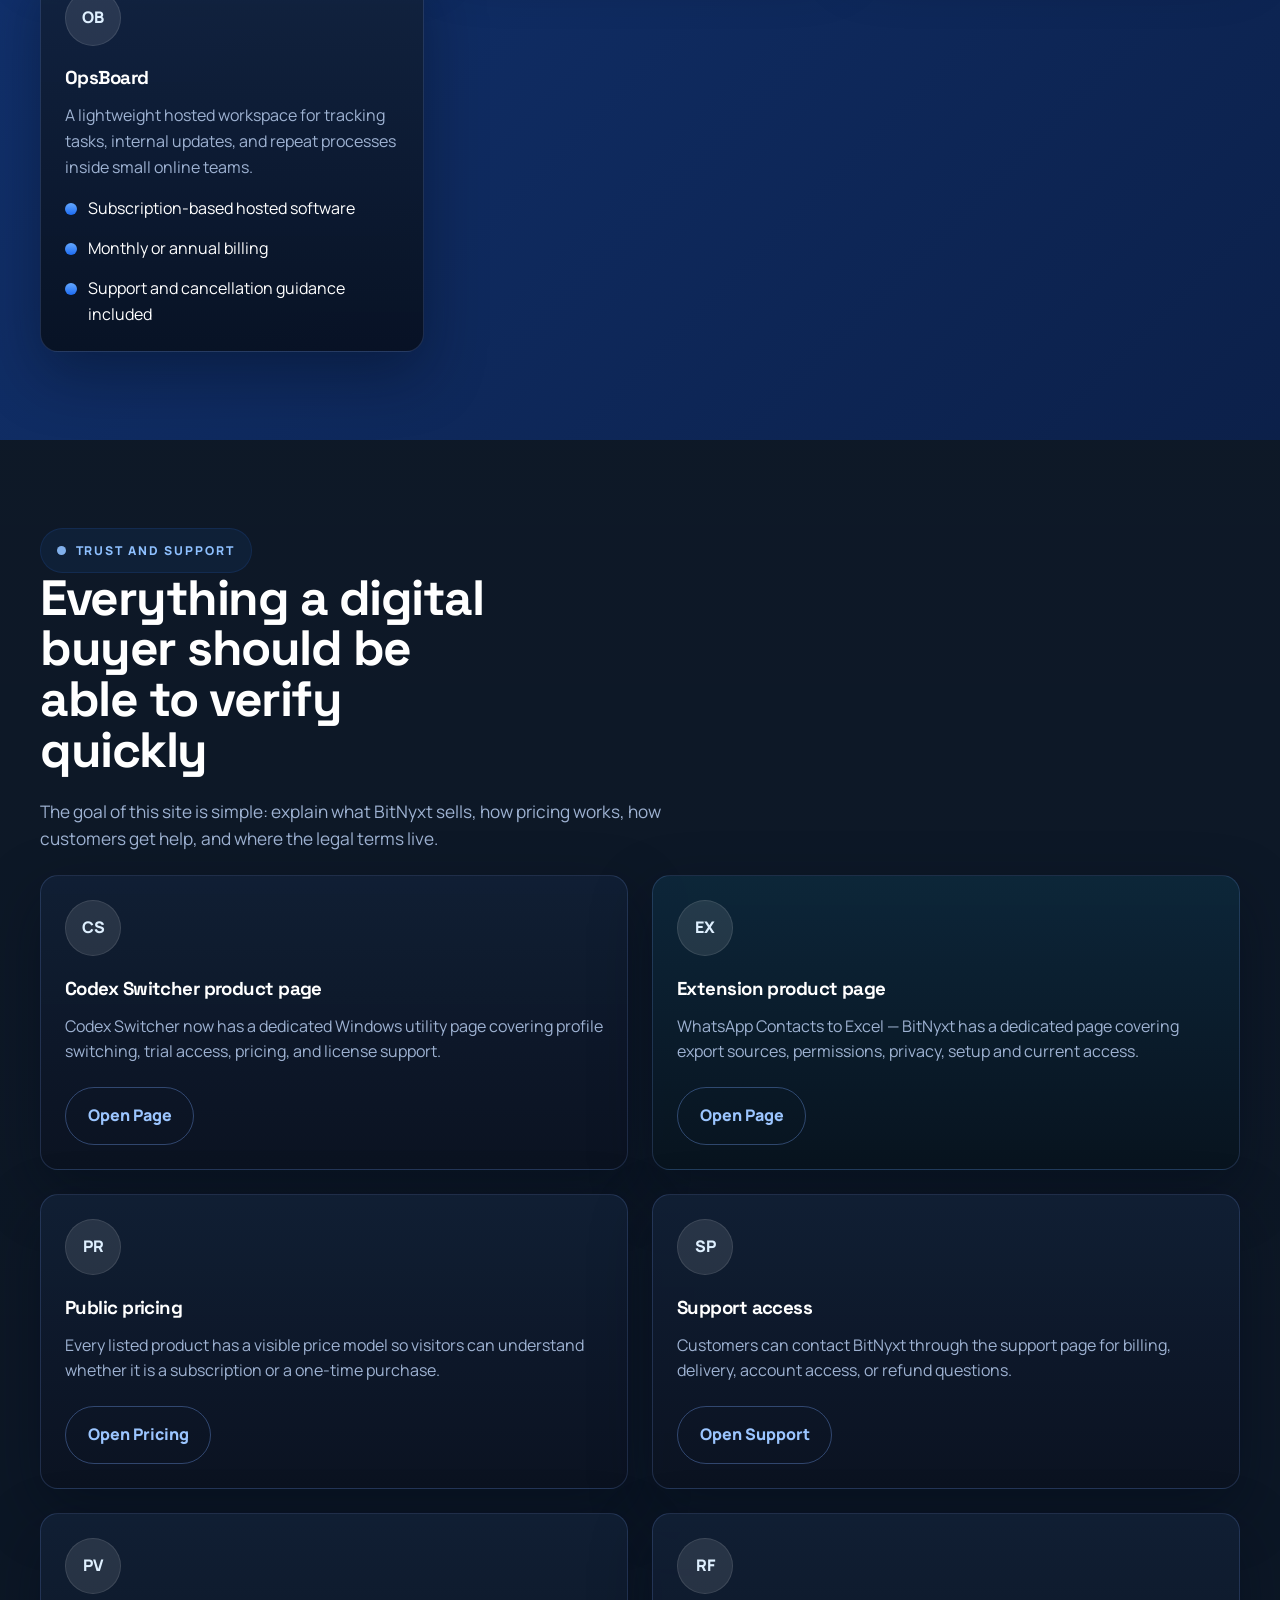
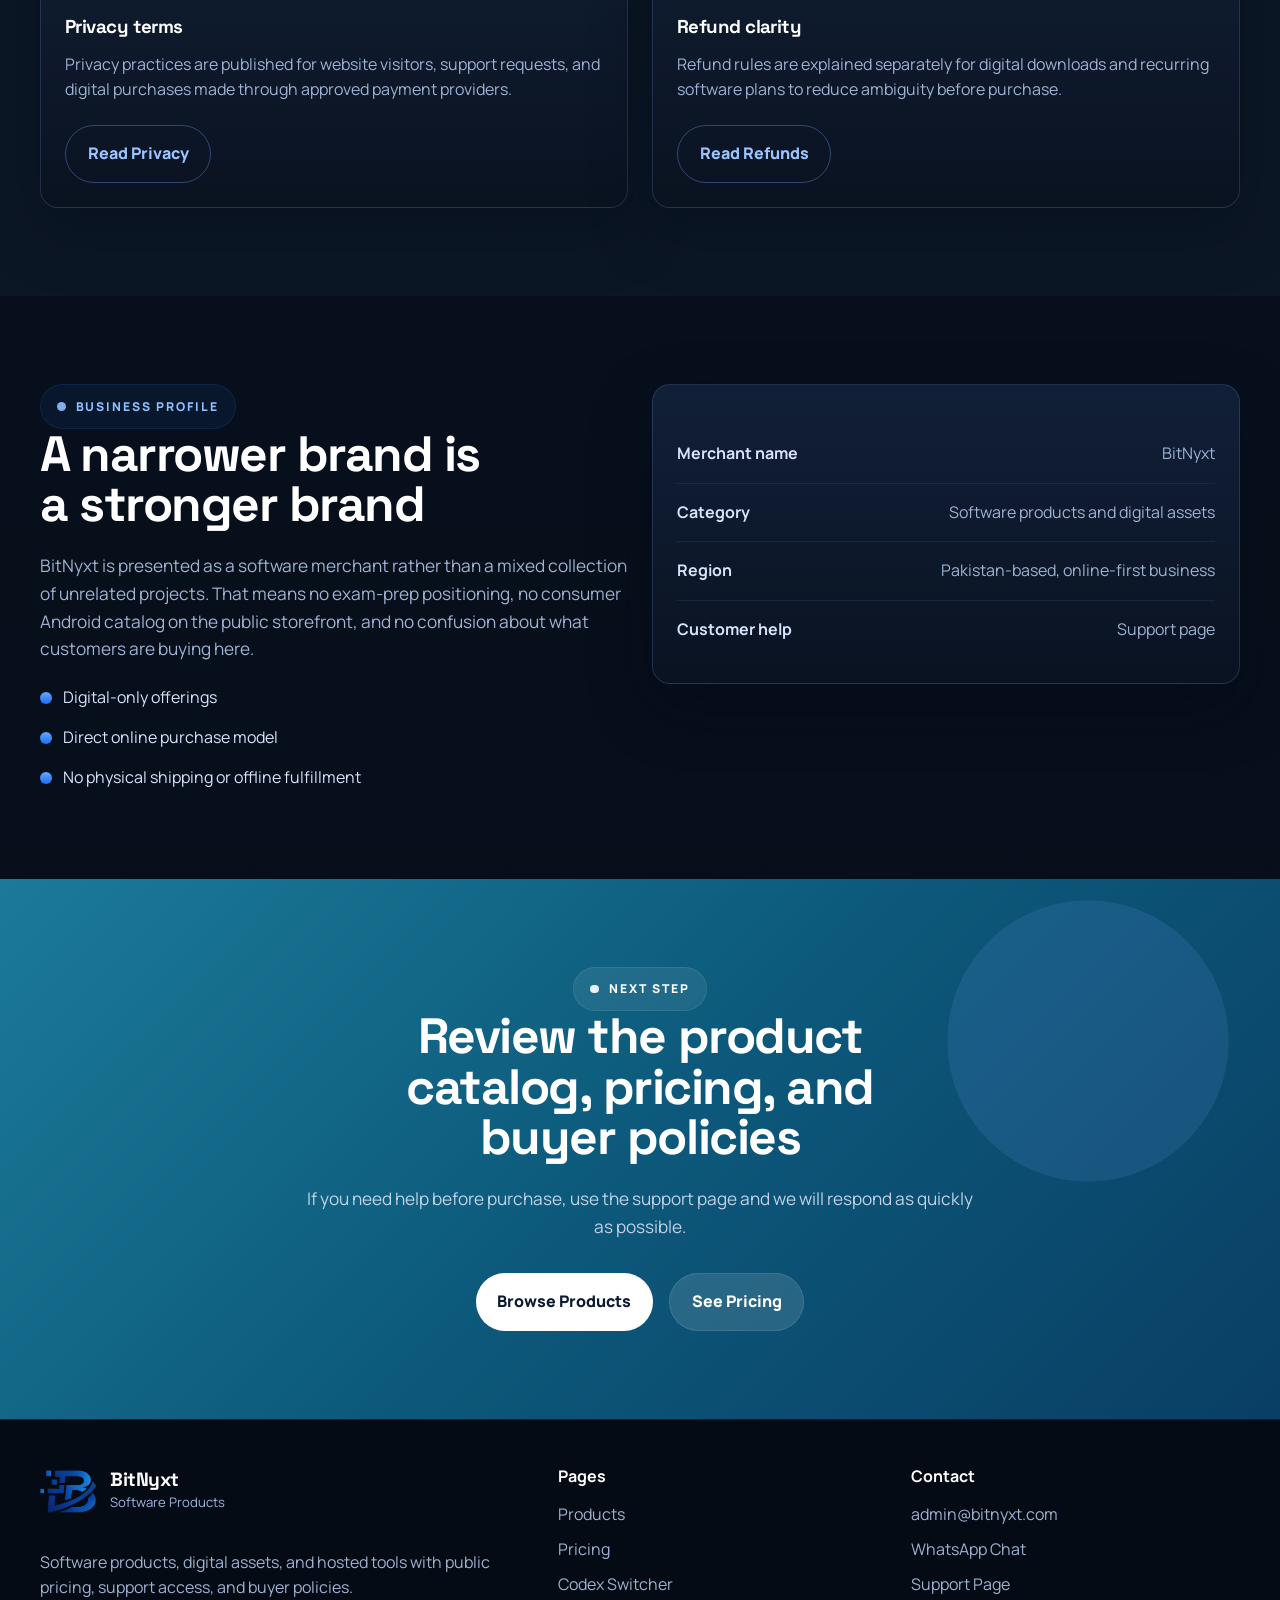
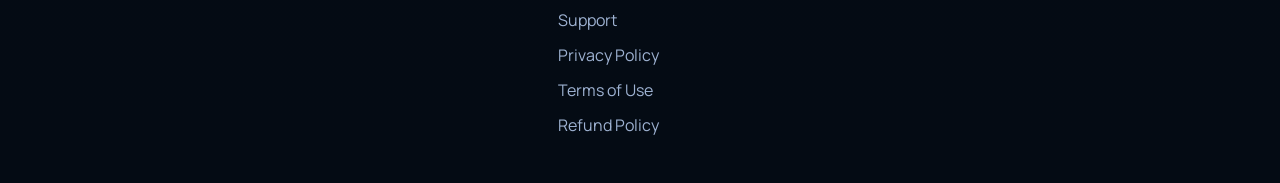
==== commit 0ca4bf96: "Align WhatsApp exporter site with full-access release" ====
--- a/index.html
+++ b/index.html
@@ -138,12 +138,12 @@
         <div class="services-grid spacer-top">
           <article class="service-card reveal">
             <div class="icon-chip">WA</div>
-            <h3 class="spacer-top">WA Extractor</h3><p><a class="btn btn-primary" href="https://chromewebstore.google.com/detail/bulk-wa-contact-extractor/fagaolefppcboofkhfgpmfjfeideilhp?utm_source=bitnyxt&amp;utm_medium=website&amp;utm_campaign=wa_export&amp;utm_content=home_card">Add to Chrome</a></p>
+            <h3 class="spacer-top">WhatsApp Contacts to Excel</h3><p><a class="btn btn-primary" href="https://chromewebstore.google.com/detail/bulk-wa-contact-extractor/fagaolefppcboofkhfgpmfjfeideilhp?utm_source=bitnyxt&amp;utm_medium=website&amp;utm_campaign=wa_export&amp;utm_content=home_card">Add to Chrome</a></p>
             <p>A Chrome extension that exports WhatsApp Web contacts, group members, labels, and chat lists into Excel workbooks.</p>
             <ul class="detail-list">
               <li>Chrome Web Store product</li>
-              <li>Trial and Pro access model</li>
-              <li>License validation via Polar</li>
+              <li>Full export visibility in the current release</li>
+              <li>No license key required in version 0.2.3</li>
             </ul>
           </article>
           <article class="service-card reveal">
@@ -197,7 +197,7 @@
           <article class="project-card reveal">
             <div class="icon-chip">EX</div>
             <h3 class="spacer-top">Extension product page</h3>
-            <p>Bulk WA Contact Extractor to Excel now has a dedicated page covering features, permissions, privacy summary, and license flow.</p>
+            <p>WhatsApp Contacts to Excel — BitNyxt has a dedicated page covering export sources, permissions, privacy, setup and current access.</p>
             <div class="spacer-top"><a class="btn btn-outline" href="bulk-wa-contact-extractor.html">Open Page</a></div>
           </article>
           <article class="project-card reveal">
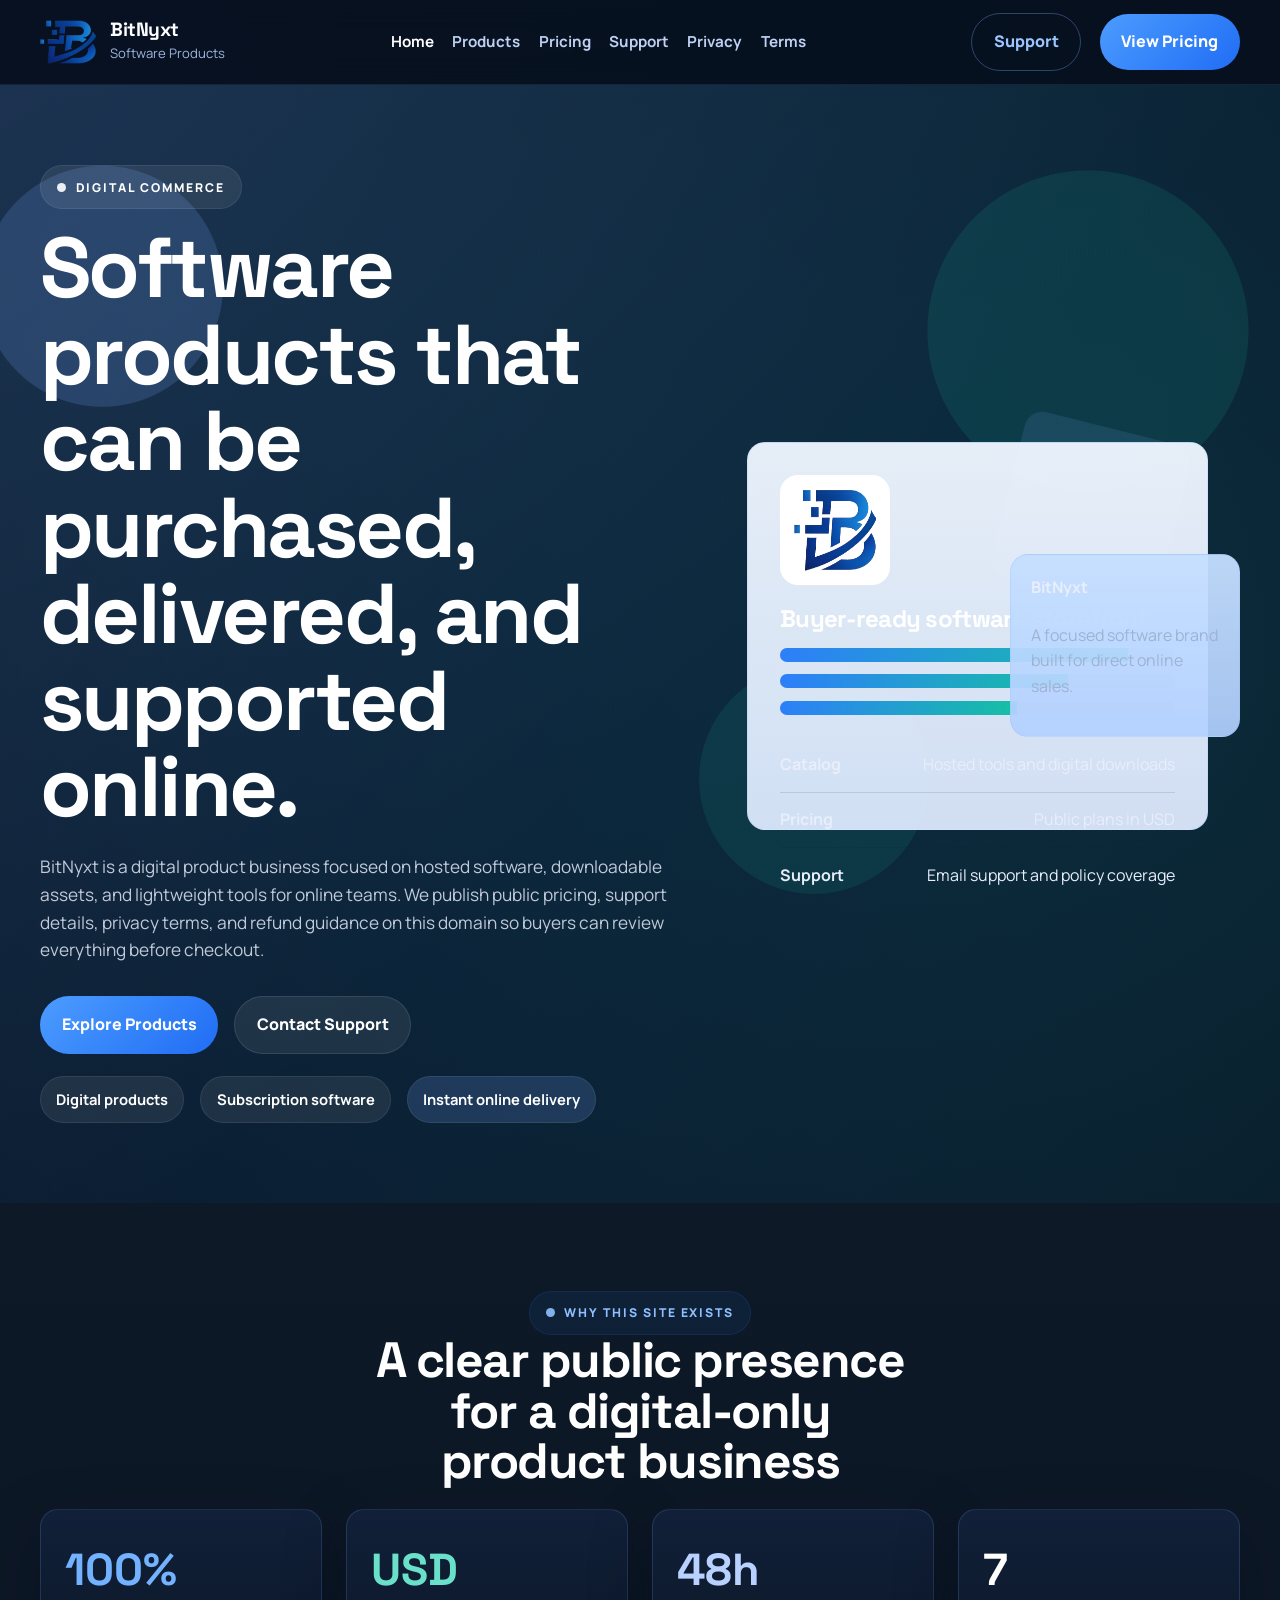
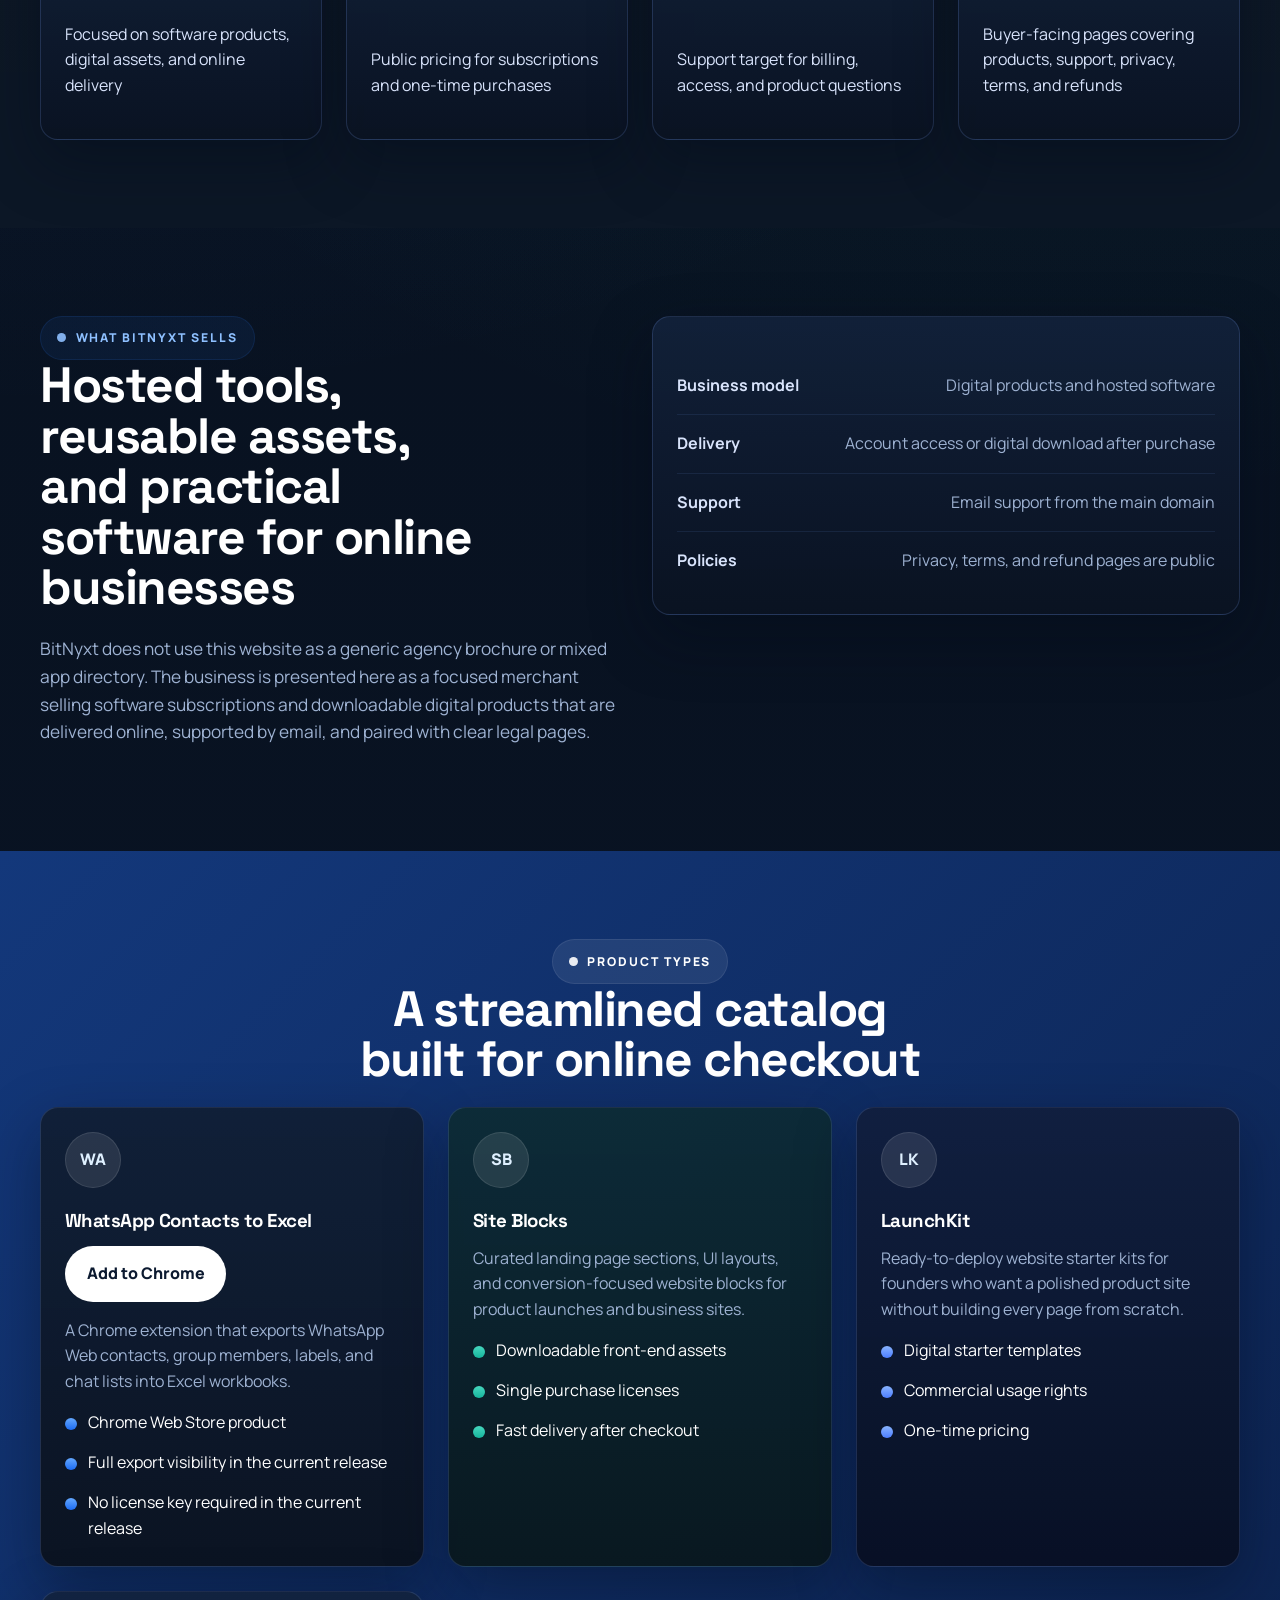
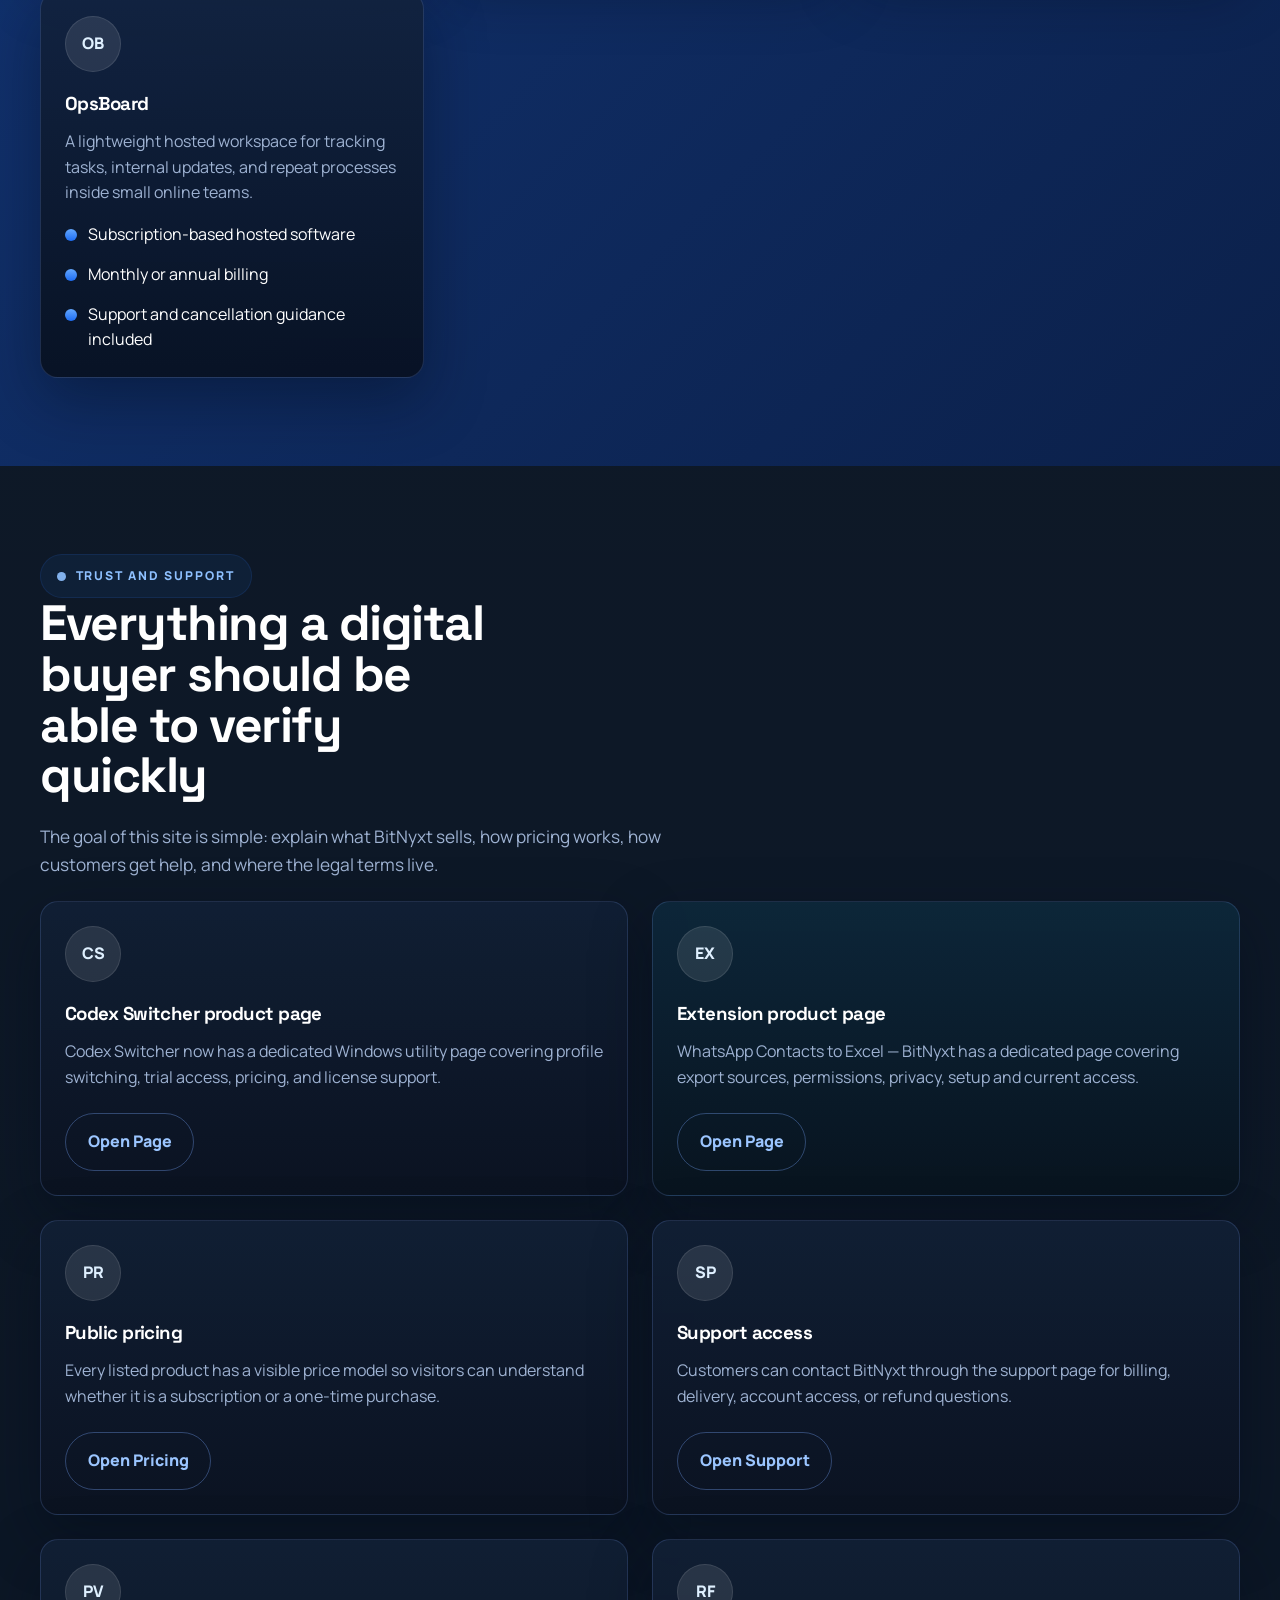
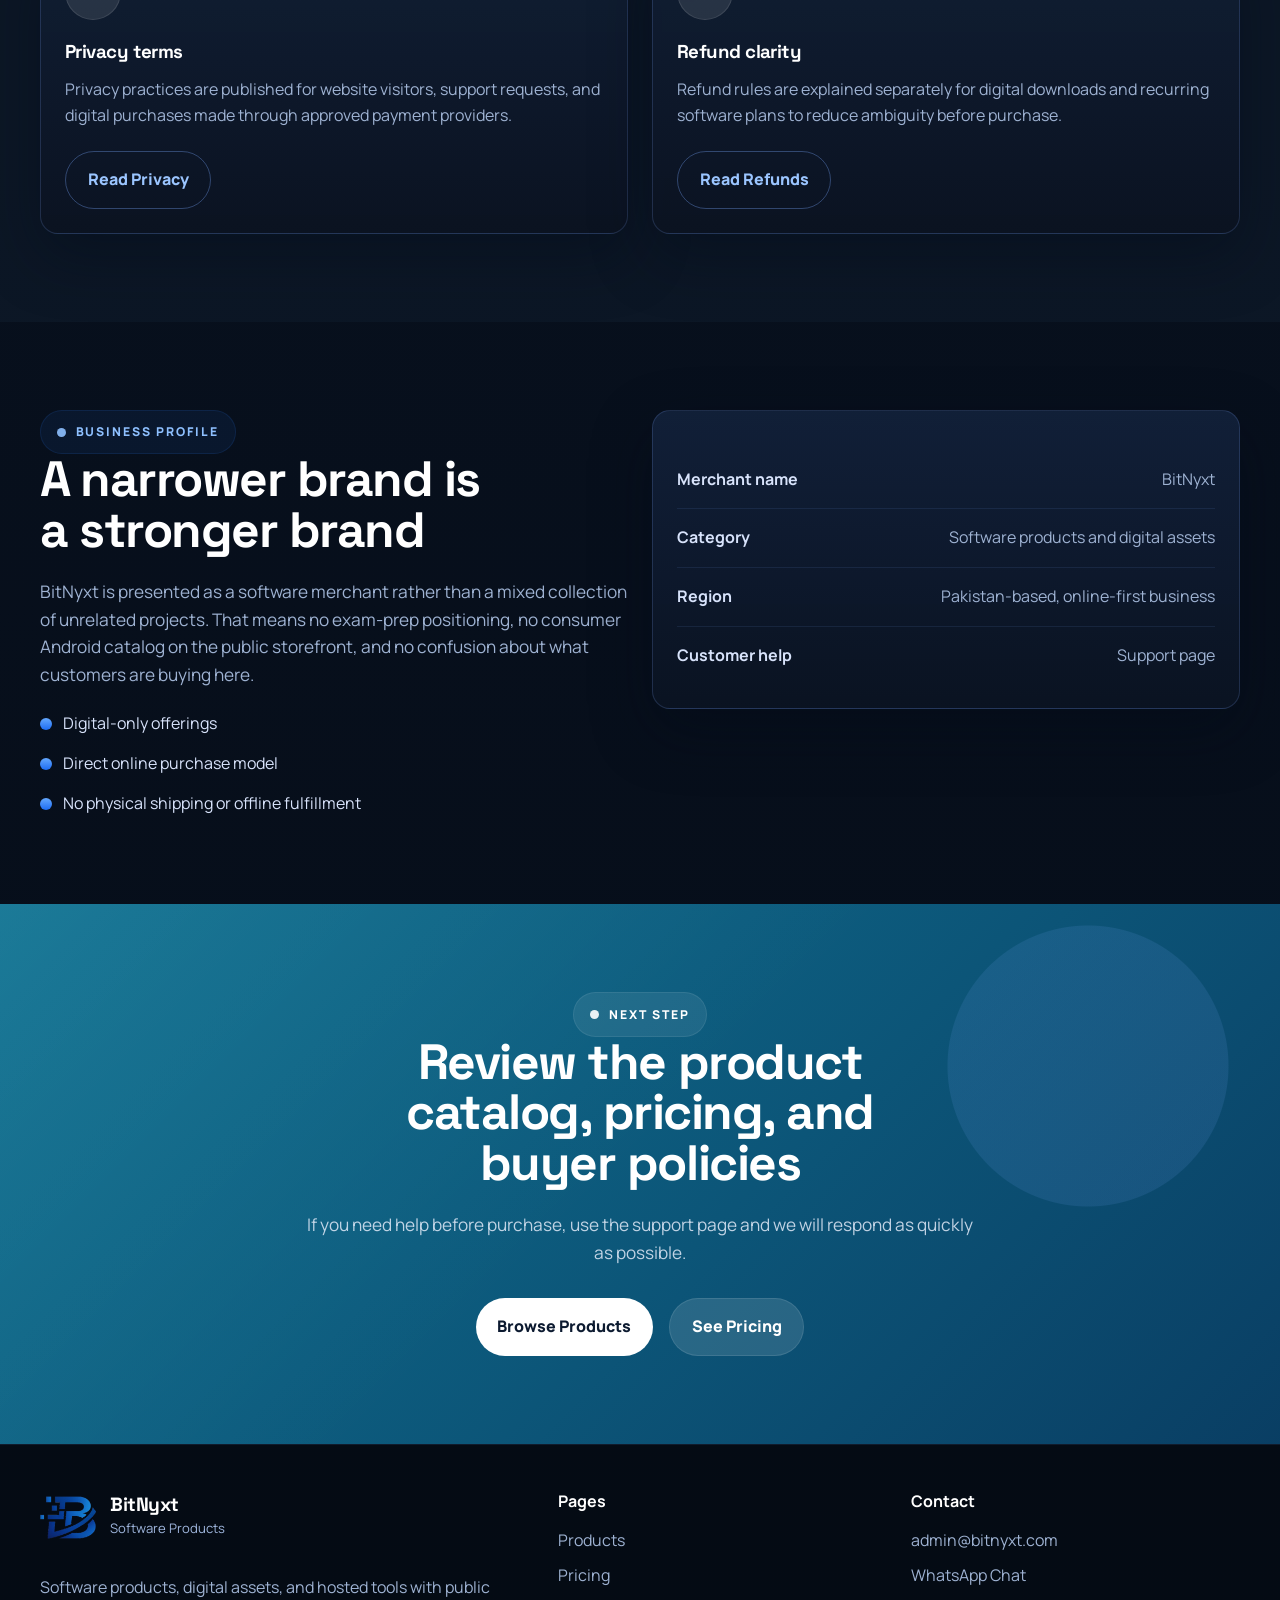
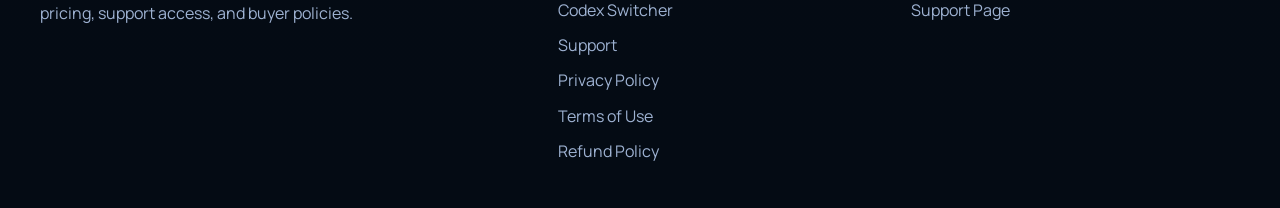
==== commit d38de175: "Prepare public website for WhatsApp exporter launch" ====
--- a/index.html
+++ b/index.html
@@ -6,6 +6,7 @@
   <title>BitNyxt | Software Products and Digital Subscriptions</title>
   <meta name="description" content="BitNyxt sells software products, hosted tools, and downloadable digital assets with public pricing, clear support, and buyer-facing legal policies.">
   <meta name="robots" content="index, follow, max-image-preview:large">
+  <link rel="canonical" href="https://www.bitnyxt.com/">
   <meta property="og:type" content="website">
   <meta property="og:title" content="BitNyxt | Software Products and Digital Subscriptions">
   <meta property="og:description" content="Digital products, hosted software, and downloadable assets from BitNyxt with transparent pricing and public support information.">
@@ -143,7 +144,7 @@
             <ul class="detail-list">
               <li>Chrome Web Store product</li>
               <li>Full export visibility in the current release</li>
-              <li>No license key required in version 0.2.3</li>
+              <li>No license key required in the current release</li>
             </ul>
           </article>
           <article class="service-card reveal">
